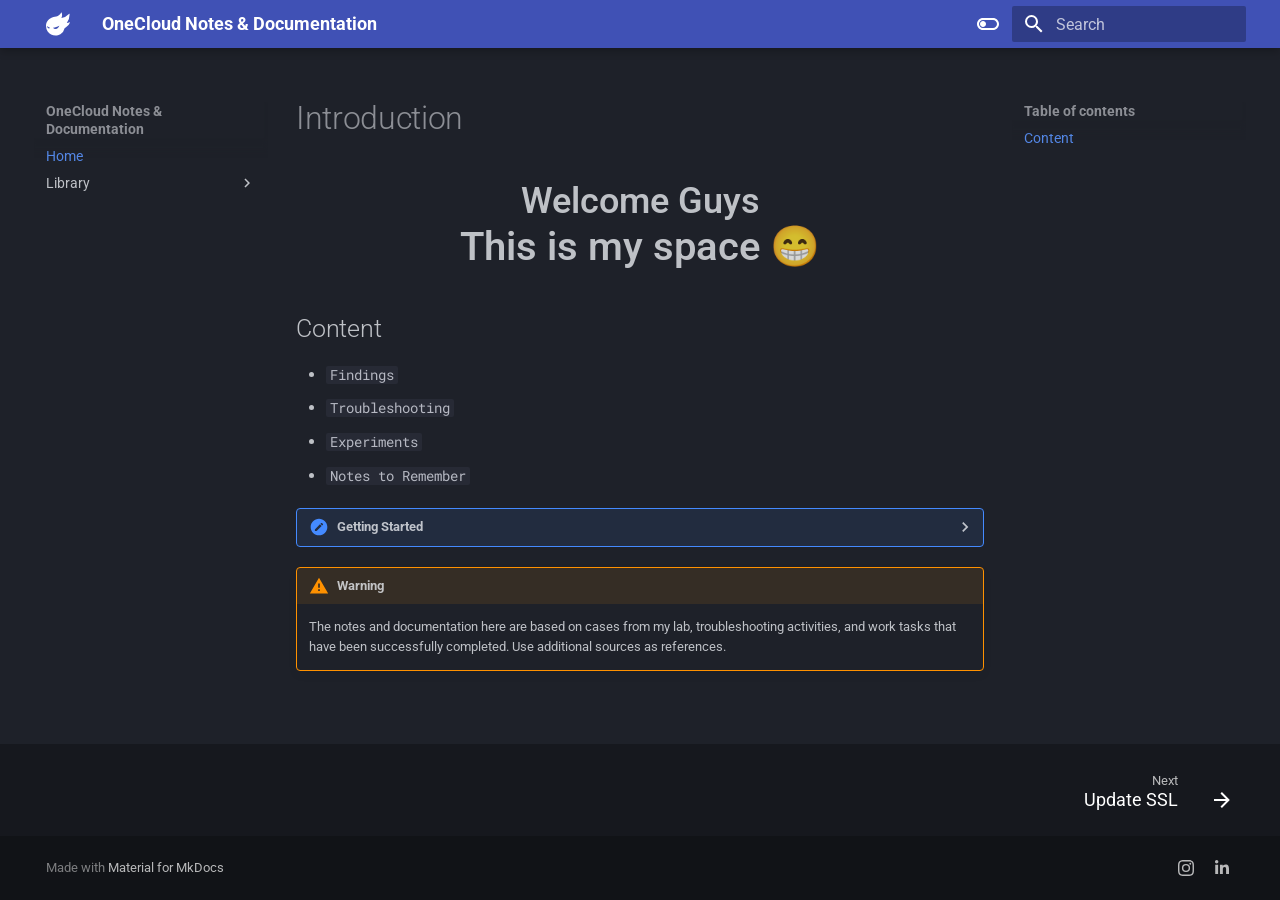
==== index.html @ f85ad083 "Deployed 3a60c97 with MkDocs version: 1.6.1" ====
<!doctype html>
<html lang="en" class="no-js">
  <head>
    
      <meta charset="utf-8">
      <meta name="viewport" content="width=device-width,initial-scale=1">
      
      
      
        <link rel="canonical" href="https://sitename.example/">
      
      
      
        <link rel="next" href="Update-SSL/">
      
      
        
      
      
      <link rel="icon" href="assets/zcool.svg">
      <meta name="generator" content="mkdocs-1.6.1, mkdocs-material-9.7.1">
    
    
      
        <title>OneCloud Notes & Documentation</title>
      
    
    
      <link rel="stylesheet" href="assets/stylesheets/main.484c7ddc.min.css">
      
        
        <link rel="stylesheet" href="assets/stylesheets/palette.ab4e12ef.min.css">
      
      


    
    
      
    
    
      
        
        
        <link rel="preconnect" href="https://fonts.gstatic.com" crossorigin>
        <link rel="stylesheet" href="https://fonts.googleapis.com/css?family=Roboto:300,300i,400,400i,700,700i%7CRoboto+Mono:400,400i,700,700i&display=fallback">
        <style>:root{--md-text-font:"Roboto";--md-code-font:"Roboto Mono"}</style>
      
    
    
      <link rel="stylesheet" href="stylesheets/extra.css">
    
    <script>__md_scope=new URL(".",location),__md_hash=e=>[...e].reduce(((e,_)=>(e<<5)-e+_.charCodeAt(0)),0),__md_get=(e,_=localStorage,t=__md_scope)=>JSON.parse(_.getItem(t.pathname+"."+e)),__md_set=(e,_,t=localStorage,a=__md_scope)=>{try{t.setItem(a.pathname+"."+e,JSON.stringify(_))}catch(e){}}</script>
    
      

    
    
  </head>
  
  
    
    
      
    
    
    
    
    <body dir="ltr" data-md-color-scheme="slate" data-md-color-primary="indigo" data-md-color-accent="grey">
  
    
    <input class="md-toggle" data-md-toggle="drawer" type="checkbox" id="__drawer" autocomplete="off">
    <input class="md-toggle" data-md-toggle="search" type="checkbox" id="__search" autocomplete="off">
    <label class="md-overlay" for="__drawer"></label>
    <div data-md-component="skip">
      
        
        <a href="#introduction" class="md-skip">
          Skip to content
        </a>
      
    </div>
    <div data-md-component="announce">
      
    </div>
    
    
      

  

<header class="md-header md-header--shadow" data-md-component="header">
  <nav class="md-header__inner md-grid" aria-label="Header">
    <a href="." title="OneCloud Notes &amp; Documentation" class="md-header__button md-logo" aria-label="OneCloud Notes & Documentation" data-md-component="logo">
      
  
  <svg xmlns="http://www.w3.org/2000/svg" viewBox="0 0 24 24"><path d="M15.467.438q-.144-.016-.2.12-.87 2.096-3.067 3.157-1.03.5-1.916.67-1.574.304-2.762.631C3.442 6.135.197 9.2.01 13.59q-.138 3.23 1.657 5.85c2.826 4.127 8.452 5.384 12.722 2.732q3.421-2.126 4.359-6.186a.146.148 84 0 1 .084-.103c.282-.128.582-.226.857-.368q3.122-1.608 4.301-4.96a.181.183 13.8 0 0-.144-.24.25.25 0 0 0-.127.011q-1.406.49-2.909.666a.03.03 0 0 1-.028-.047q2.968-4.024 2.799-9.112-.004-.15-.148-.188a.175.17 28.9 0 0-.174.048q-3.21 3.437-7.715 4.185-.116.018-.063-.086c.805-1.595.766-3.625.145-5.23a.2.2 0 0 0-.158-.123zm-2.151 13.195q.146-.02.053.209a6.6 6.6 0 0 1-1.258 2.003q-1.319 1.445-3.265 1.139a2.95 2.95 0 0 1-1.856-1.111.09.09 0 0 1 .001-.109.15.15 0 0 1 .109-.058c2.184-.205 4.073-1.122 6.092-2.033a.5.5 0 0 1 .124-.04m-12.231.618q.06.006.182.11c.739.624 1.679 1.212 2.644 1.296a.12.12 0 0 1 .095.171c-.556 1.113-1.661.87-2.283.025a4.2 4.2 0 0 1-.665-1.358q-.073-.255.027-.244"/></svg>

    </a>
    <label class="md-header__button md-icon" for="__drawer">
      
      <svg xmlns="http://www.w3.org/2000/svg" viewBox="0 0 24 24"><path d="M3 6h18v2H3zm0 5h18v2H3zm0 5h18v2H3z"/></svg>
    </label>
    <div class="md-header__title" data-md-component="header-title">
      <div class="md-header__ellipsis">
        <div class="md-header__topic">
          <span class="md-ellipsis">
            OneCloud Notes & Documentation
          </span>
        </div>
        <div class="md-header__topic" data-md-component="header-topic">
          <span class="md-ellipsis">
            
              Home
            
          </span>
        </div>
      </div>
    </div>
    
      
        <form class="md-header__option" data-md-component="palette">
  
    
    
    
    <input class="md-option" data-md-color-media="" data-md-color-scheme="slate" data-md-color-primary="indigo" data-md-color-accent="grey"  aria-label="Dark mode"  type="radio" name="__palette" id="__palette_0">
    
      <label class="md-header__button md-icon" title="Dark mode" for="__palette_1" hidden>
        <svg xmlns="http://www.w3.org/2000/svg" viewBox="0 0 24 24"><path d="M17 6H7c-3.31 0-6 2.69-6 6s2.69 6 6 6h10c3.31 0 6-2.69 6-6s-2.69-6-6-6m0 10H7c-2.21 0-4-1.79-4-4s1.79-4 4-4h10c2.21 0 4 1.79 4 4s-1.79 4-4 4M7 9c-1.66 0-3 1.34-3 3s1.34 3 3 3 3-1.34 3-3-1.34-3-3-3"/></svg>
      </label>
    
  
    
    
    
    <input class="md-option" data-md-color-media="" data-md-color-scheme="default" data-md-color-primary="indigo" data-md-color-accent="grey"  aria-label="Light mode"  type="radio" name="__palette" id="__palette_1">
    
      <label class="md-header__button md-icon" title="Light mode" for="__palette_0" hidden>
        <svg xmlns="http://www.w3.org/2000/svg" viewBox="0 0 24 24"><path d="M17 7H7a5 5 0 0 0-5 5 5 5 0 0 0 5 5h10a5 5 0 0 0 5-5 5 5 0 0 0-5-5m0 8a3 3 0 0 1-3-3 3 3 0 0 1 3-3 3 3 0 0 1 3 3 3 3 0 0 1-3 3"/></svg>
      </label>
    
  
</form>
      
    
    
      <script>var palette=__md_get("__palette");if(palette&&palette.color){if("(prefers-color-scheme)"===palette.color.media){var media=matchMedia("(prefers-color-scheme: light)"),input=document.querySelector(media.matches?"[data-md-color-media='(prefers-color-scheme: light)']":"[data-md-color-media='(prefers-color-scheme: dark)']");palette.color.media=input.getAttribute("data-md-color-media"),palette.color.scheme=input.getAttribute("data-md-color-scheme"),palette.color.primary=input.getAttribute("data-md-color-primary"),palette.color.accent=input.getAttribute("data-md-color-accent")}for(var[key,value]of Object.entries(palette.color))document.body.setAttribute("data-md-color-"+key,value)}</script>
    
    
    
      
      
        <label class="md-header__button md-icon" for="__search">
          
          <svg xmlns="http://www.w3.org/2000/svg" viewBox="0 0 24 24"><path d="M9.5 3A6.5 6.5 0 0 1 16 9.5c0 1.61-.59 3.09-1.56 4.23l.27.27h.79l5 5-1.5 1.5-5-5v-.79l-.27-.27A6.52 6.52 0 0 1 9.5 16 6.5 6.5 0 0 1 3 9.5 6.5 6.5 0 0 1 9.5 3m0 2C7 5 5 7 5 9.5S7 14 9.5 14 14 12 14 9.5 12 5 9.5 5"/></svg>
        </label>
        <div class="md-search" data-md-component="search" role="dialog">
  <label class="md-search__overlay" for="__search"></label>
  <div class="md-search__inner" role="search">
    <form class="md-search__form" name="search">
      <input type="text" class="md-search__input" name="query" aria-label="Search" placeholder="Search" autocapitalize="off" autocorrect="off" autocomplete="off" spellcheck="false" data-md-component="search-query" required>
      <label class="md-search__icon md-icon" for="__search">
        
        <svg xmlns="http://www.w3.org/2000/svg" viewBox="0 0 24 24"><path d="M9.5 3A6.5 6.5 0 0 1 16 9.5c0 1.61-.59 3.09-1.56 4.23l.27.27h.79l5 5-1.5 1.5-5-5v-.79l-.27-.27A6.52 6.52 0 0 1 9.5 16 6.5 6.5 0 0 1 3 9.5 6.5 6.5 0 0 1 9.5 3m0 2C7 5 5 7 5 9.5S7 14 9.5 14 14 12 14 9.5 12 5 9.5 5"/></svg>
        
        <svg xmlns="http://www.w3.org/2000/svg" viewBox="0 0 24 24"><path d="M20 11v2H8l5.5 5.5-1.42 1.42L4.16 12l7.92-7.92L13.5 5.5 8 11z"/></svg>
      </label>
      <nav class="md-search__options" aria-label="Search">
        
        <button type="reset" class="md-search__icon md-icon" title="Clear" aria-label="Clear" tabindex="-1">
          
          <svg xmlns="http://www.w3.org/2000/svg" viewBox="0 0 24 24"><path d="M19 6.41 17.59 5 12 10.59 6.41 5 5 6.41 10.59 12 5 17.59 6.41 19 12 13.41 17.59 19 19 17.59 13.41 12z"/></svg>
        </button>
      </nav>
      
    </form>
    <div class="md-search__output">
      <div class="md-search__scrollwrap" tabindex="0" data-md-scrollfix>
        <div class="md-search-result" data-md-component="search-result">
          <div class="md-search-result__meta">
            Initializing search
          </div>
          <ol class="md-search-result__list" role="presentation"></ol>
        </div>
      </div>
    </div>
  </div>
</div>
      
    
    
  </nav>
  
</header>
    
    <div class="md-container" data-md-component="container">
      
      
        
          
        
      
      <main class="md-main" data-md-component="main">
        <div class="md-main__inner md-grid">
          
            
              
              <div class="md-sidebar md-sidebar--primary" data-md-component="sidebar" data-md-type="navigation" >
                <div class="md-sidebar__scrollwrap">
                  <div class="md-sidebar__inner">
                    



<nav class="md-nav md-nav--primary" aria-label="Navigation" data-md-level="0">
  <label class="md-nav__title" for="__drawer">
    <a href="." title="OneCloud Notes &amp; Documentation" class="md-nav__button md-logo" aria-label="OneCloud Notes & Documentation" data-md-component="logo">
      
  
  <svg xmlns="http://www.w3.org/2000/svg" viewBox="0 0 24 24"><path d="M15.467.438q-.144-.016-.2.12-.87 2.096-3.067 3.157-1.03.5-1.916.67-1.574.304-2.762.631C3.442 6.135.197 9.2.01 13.59q-.138 3.23 1.657 5.85c2.826 4.127 8.452 5.384 12.722 2.732q3.421-2.126 4.359-6.186a.146.148 84 0 1 .084-.103c.282-.128.582-.226.857-.368q3.122-1.608 4.301-4.96a.181.183 13.8 0 0-.144-.24.25.25 0 0 0-.127.011q-1.406.49-2.909.666a.03.03 0 0 1-.028-.047q2.968-4.024 2.799-9.112-.004-.15-.148-.188a.175.17 28.9 0 0-.174.048q-3.21 3.437-7.715 4.185-.116.018-.063-.086c.805-1.595.766-3.625.145-5.23a.2.2 0 0 0-.158-.123zm-2.151 13.195q.146-.02.053.209a6.6 6.6 0 0 1-1.258 2.003q-1.319 1.445-3.265 1.139a2.95 2.95 0 0 1-1.856-1.111.09.09 0 0 1 .001-.109.15.15 0 0 1 .109-.058c2.184-.205 4.073-1.122 6.092-2.033a.5.5 0 0 1 .124-.04m-12.231.618q.06.006.182.11c.739.624 1.679 1.212 2.644 1.296a.12.12 0 0 1 .095.171c-.556 1.113-1.661.87-2.283.025a4.2 4.2 0 0 1-.665-1.358q-.073-.255.027-.244"/></svg>

    </a>
    OneCloud Notes & Documentation
  </label>
  
  <ul class="md-nav__list" data-md-scrollfix>
    
      
      
  
  
    
  
  
  
    <li class="md-nav__item md-nav__item--active">
      
      <input class="md-nav__toggle md-toggle" type="checkbox" id="__toc">
      
      
        
      
      
        <label class="md-nav__link md-nav__link--active" for="__toc">
          
  
  
  <span class="md-ellipsis">
    
  
    Home
  

    
  </span>
  
  

          <span class="md-nav__icon md-icon"></span>
        </label>
      
      <a href="." class="md-nav__link md-nav__link--active">
        
  
  
  <span class="md-ellipsis">
    
  
    Home
  

    
  </span>
  
  

      </a>
      
        

<nav class="md-nav md-nav--secondary" aria-label="Table of contents">
  
  
  
    
  
  
    <label class="md-nav__title" for="__toc">
      <span class="md-nav__icon md-icon"></span>
      Table of contents
    </label>
    <ul class="md-nav__list" data-md-component="toc" data-md-scrollfix>
      
        <li class="md-nav__item">
  <a href="#content" class="md-nav__link">
    <span class="md-ellipsis">
      
        Content
      
    </span>
  </a>
  
</li>
      
    </ul>
  
</nav>
      
    </li>
  

    
      
      
  
  
  
  
    
    
      
        
      
        
      
        
      
        
      
        
      
        
      
    
    
    
    
    <li class="md-nav__item md-nav__item--nested">
      
        
        
        <input class="md-nav__toggle md-toggle " type="checkbox" id="__nav_2" >
        
          
          <label class="md-nav__link" for="__nav_2" id="__nav_2_label" tabindex="0">
            
  
  
  <span class="md-ellipsis">
    
  
    Library
  

    
  </span>
  
  

            <span class="md-nav__icon md-icon"></span>
          </label>
        
        <nav class="md-nav" data-md-level="1" aria-labelledby="__nav_2_label" aria-expanded="false">
          <label class="md-nav__title" for="__nav_2">
            <span class="md-nav__icon md-icon"></span>
            
  
    Library
  

          </label>
          <ul class="md-nav__list" data-md-scrollfix>
            
              
                
  
  
  
  
    <li class="md-nav__item">
      <a href="Update-SSL/" class="md-nav__link">
        
  
  
  <span class="md-ellipsis">
    
  
    Update SSL
  

    
  </span>
  
  

      </a>
    </li>
  

              
            
              
                
  
  
  
  
    <li class="md-nav__item">
      <a href="reset-admin-AAP/" class="md-nav__link">
        
  
  
  <span class="md-ellipsis">
    
  
    Reset Admin user password for Ansible Automation Platform
  

    
  </span>
  
  

      </a>
    </li>
  

              
            
              
                
  
  
  
  
    <li class="md-nav__item">
      <a href="fsck-root/" class="md-nav__link">
        
  
  
  <span class="md-ellipsis">
    
  
    Corrupted inodes
  

    
  </span>
  
  
    
  
  
    <span class="md-status md-status--new" title="Recently added">
    </span>
  

  

      </a>
    </li>
  

              
            
              
                
  
  
  
  
    <li class="md-nav__item">
      <a href="pending-Ansible/" class="md-nav__link">
        
  
  
  <span class="md-ellipsis">
    
  
    Inventory Pending Deletion in Ansible Automation Platform
  

    
  </span>
  
  

      </a>
    </li>
  

              
            
              
                
  
  
  
  
    <li class="md-nav__item">
      <a href="extend-disk/" class="md-nav__link">
        
  
  
  <span class="md-ellipsis">
    
  
    RHEL OS cannot boot normally (/sysroot: can't read superblock)
  

    
  </span>
  
  

      </a>
    </li>
  

              
            
              
                
  
  
  
  
    <li class="md-nav__item">
      <a href="os-failed/" class="md-nav__link">
        
  
  
  <span class="md-ellipsis">
    
  
    RHEL OS failed to boot, got stuck (crowdstrike service) and the OS shut down immediately
  

    
  </span>
  
  

      </a>
    </li>
  

              
            
          </ul>
        </nav>
      
    </li>
  

    
  </ul>
</nav>
                  </div>
                </div>
              </div>
            
            
              
              <div class="md-sidebar md-sidebar--secondary" data-md-component="sidebar" data-md-type="toc" >
                <div class="md-sidebar__scrollwrap">
                  <div class="md-sidebar__inner">
                    

<nav class="md-nav md-nav--secondary" aria-label="Table of contents">
  
  
  
    
  
  
    <label class="md-nav__title" for="__toc">
      <span class="md-nav__icon md-icon"></span>
      Table of contents
    </label>
    <ul class="md-nav__list" data-md-component="toc" data-md-scrollfix>
      
        <li class="md-nav__item">
  <a href="#content" class="md-nav__link">
    <span class="md-ellipsis">
      
        Content
      
    </span>
  </a>
  
</li>
      
    </ul>
  
</nav>
                  </div>
                </div>
              </div>
            
          
          
            <div class="md-content" data-md-component="content">
              
              <article class="md-content__inner md-typeset">
                
                  



<h1 id="introduction">Introduction</h1>
<div style="text-align:center; line-height:1.2;">
  <div style="font-size:1.8rem; font-weight:550; margin-bottom:0;">
    Welcome Guys
  </div>
  <div style="font-size:2.0rem; font-weight:550; margin-top:0;">
    This is my space 😁
  </div>
</div>

<h2 id="content">Content</h2>
<ul>
<li><code>Findings</code> </li>
<li><code>Troubleshooting</code> </li>
<li><code>Experiments</code></li>
<li><code>Notes to Remember</code></li>
</ul>
<details>
<summary>Getting Started</summary>
<p><a href="Update-SSL/"><span class="twemoji"><svg xmlns="http://www.w3.org/2000/svg" viewBox="0 0 24 24"><path d="M13.22 19.03a.75.75 0 0 1 0-1.06L18.19 13H3.75a.75.75 0 0 1 0-1.5h14.44l-4.97-4.97a.749.749 0 0 1 .326-1.275.75.75 0 0 1 .734.215l6.25 6.25a.75.75 0 0 1 0 1.06l-6.25 6.25a.75.75 0 0 1-1.06 0"/></svg></span> Update SSL</a></p>
</details>
<div class="admonition warning">
<p class="admonition-title">Warning</p>
<p>The notes and documentation here are based on cases from my lab, troubleshooting activities, and work tasks that have been successfully completed. Use additional sources as references.</p>
</div>












                
              </article>
            </div>
          
          
  <script>var tabs=__md_get("__tabs");if(Array.isArray(tabs))e:for(var set of document.querySelectorAll(".tabbed-set")){var labels=set.querySelector(".tabbed-labels");for(var tab of tabs)for(var label of labels.getElementsByTagName("label"))if(label.innerText.trim()===tab){var input=document.getElementById(label.htmlFor);input.checked=!0;continue e}}</script>

<script>var target=document.getElementById(location.hash.slice(1));target&&target.name&&(target.checked=target.name.startsWith("__tabbed_"))</script>
        </div>
        
      </main>
      
        <footer class="md-footer">
  
    
      
      <nav class="md-footer__inner md-grid" aria-label="Footer" >
        
        
          
          <a href="Update-SSL/" class="md-footer__link md-footer__link--next" aria-label="Next: Update SSL">
            <div class="md-footer__title">
              <span class="md-footer__direction">
                Next
              </span>
              <div class="md-ellipsis">
                Update SSL
              </div>
            </div>
            <div class="md-footer__button md-icon">
              
              <svg xmlns="http://www.w3.org/2000/svg" viewBox="0 0 24 24"><path d="M4 11v2h12l-5.5 5.5 1.42 1.42L19.84 12l-7.92-7.92L10.5 5.5 16 11z"/></svg>
            </div>
          </a>
        
      </nav>
    
  
  <div class="md-footer-meta md-typeset">
    <div class="md-footer-meta__inner md-grid">
      <div class="md-copyright">
  
  
    Made with
    <a href="https://squidfunk.github.io/mkdocs-material/" target="_blank" rel="noopener">
      Material for MkDocs
    </a>
  
</div>
      
        
<div class="md-social">
  
    
    
    
    
      
      
    
    <a href="https://www.instagram.com/wnnn23_/" target="_blank" rel="noopener" title="www.instagram.com" class="md-social__link">
      <svg xmlns="http://www.w3.org/2000/svg" viewBox="0 0 24 24"><path d="M7.03.084c-1.277.06-2.149.264-2.91.563a5.9 5.9 0 0 0-2.124 1.388 5.9 5.9 0 0 0-1.38 2.127C.321 4.926.12 5.8.064 7.076s-.069 1.688-.063 4.947.021 3.667.083 4.947c.061 1.277.264 2.149.563 2.911.308.789.72 1.457 1.388 2.123a5.9 5.9 0 0 0 2.129 1.38c.763.295 1.636.496 2.913.552 1.278.056 1.689.069 4.947.063s3.668-.021 4.947-.082c1.28-.06 2.147-.265 2.91-.563a5.9 5.9 0 0 0 2.123-1.388 5.9 5.9 0 0 0 1.38-2.129c.295-.763.496-1.636.551-2.912.056-1.28.07-1.69.063-4.948-.006-3.258-.02-3.667-.081-4.947-.06-1.28-.264-2.148-.564-2.911a5.9 5.9 0 0 0-1.387-2.123 5.86 5.86 0 0 0-2.128-1.38C19.074.322 18.202.12 16.924.066 15.647.009 15.236-.006 11.977 0S8.31.021 7.03.084m.14 21.693c-1.17-.05-1.805-.245-2.228-.408a3.7 3.7 0 0 1-1.382-.895 3.7 3.7 0 0 1-.9-1.378c-.165-.423-.363-1.058-.417-2.228-.06-1.264-.072-1.644-.08-4.848-.006-3.204.006-3.583.061-4.848.05-1.169.246-1.805.408-2.228.216-.561.477-.96.895-1.382a3.7 3.7 0 0 1 1.379-.9c.423-.165 1.057-.361 2.227-.417 1.265-.06 1.644-.072 4.848-.08 3.203-.006 3.583.006 4.85.062 1.168.05 1.804.244 2.227.408.56.216.96.475 1.382.895s.681.817.9 1.378c.165.422.362 1.056.417 2.227.06 1.265.074 1.645.08 4.848.005 3.203-.006 3.583-.061 4.848-.051 1.17-.245 1.805-.408 2.23-.216.56-.477.96-.896 1.38a3.7 3.7 0 0 1-1.378.9c-.422.165-1.058.362-2.226.418-1.266.06-1.645.072-4.85.079s-3.582-.006-4.848-.06m9.783-16.192a1.44 1.44 0 1 0 1.437-1.442 1.44 1.44 0 0 0-1.437 1.442M5.839 12.012a6.161 6.161 0 1 0 12.323-.024 6.162 6.162 0 0 0-12.323.024M8 12.008A4 4 0 1 1 12.008 16 4 4 0 0 1 8 12.008"/></svg>
    </a>
  
    
    
    
    
      
      
    
    <a href="https://www.linkedin.com/in/mohammad-alwan-252454280/" target="_blank" rel="noopener" title="www.linkedin.com" class="md-social__link">
      <svg xmlns="http://www.w3.org/2000/svg" viewBox="0 0 448 512"><!--! Font Awesome Free 7.1.0 by @fontawesome - https://fontawesome.com License - https://fontawesome.com/license/free (Icons: CC BY 4.0, Fonts: SIL OFL 1.1, Code: MIT License) Copyright 2025 Fonticons, Inc.--><path d="M100.3 448H7.4V148.9h92.9zM53.8 108.1C24.1 108.1 0 83.5 0 53.8c0-14.3 5.7-27.9 15.8-38S39.6 0 53.8 0s27.9 5.7 38 15.8 15.8 23.8 15.8 38c0 29.7-24.1 54.3-53.8 54.3M447.9 448h-92.7V302.4c0-34.7-.7-79.2-48.3-79.2-48.3 0-55.7 37.7-55.7 76.7V448h-92.8V148.9h89.1v40.8h1.3c12.4-23.5 42.7-48.3 87.9-48.3 94 0 111.3 61.9 111.3 142.3V448z"/></svg>
    </a>
  
</div>
      
    </div>
  </div>
</footer>
      
    </div>
    <div class="md-dialog" data-md-component="dialog">
      <div class="md-dialog__inner md-typeset"></div>
    </div>
    
    
    
      
      
      <script id="__config" type="application/json">{"annotate": null, "base": ".", "features": ["navigation.indexes", "navigation.footer", "content.code.copy", "content.tabs.link"], "search": "assets/javascripts/workers/search.2c215733.min.js", "tags": null, "translations": {"clipboard.copied": "Copied to clipboard", "clipboard.copy": "Copy to clipboard", "search.result.more.one": "1 more on this page", "search.result.more.other": "# more on this page", "search.result.none": "No matching documents", "search.result.one": "1 matching document", "search.result.other": "# matching documents", "search.result.placeholder": "Type to start searching", "search.result.term.missing": "Missing", "select.version": "Select version"}, "version": null}</script>
    
    
      <script src="assets/javascripts/bundle.79ae519e.min.js"></script>
      
    
  </body>
</html>
---- assets/stylesheets/main.484c7ddc.min.css ----
@charset "UTF-8";html{-webkit-text-size-adjust:none;-moz-text-size-adjust:none;text-size-adjust:none;box-sizing:border-box}*,:after,:before{box-sizing:inherit}@media (prefers-reduced-motion){*,:after,:before{transition:none!important}}body{margin:0}a,button,input,label{-webkit-tap-highlight-color:transparent}a{color:inherit;text-decoration:none}hr{border:0;box-sizing:initial;display:block;height:.05rem;overflow:visible;padding:0}small{font-size:80%}sub,sup{line-height:1em}img{border-style:none}table{border-collapse:initial;border-spacing:0}td,th{font-weight:400;vertical-align:top}button{background:#0000;border:0;font-family:inherit;font-size:inherit;margin:0;padding:0}input{border:0;outline:none}:root{--md-primary-fg-color:#4051b5;--md-primary-fg-color--light:#5d6cc0;--md-primary-fg-color--dark:#303fa1;--md-primary-bg-color:#fff;--md-primary-bg-color--light:#ffffffb3;--md-accent-fg-color:#526cfe;--md-accent-fg-color--transparent:#526cfe1a;--md-accent-bg-color:#fff;--md-accent-bg-color--light:#ffffffb3}[data-md-color-scheme=default]{color-scheme:light}[data-md-color-scheme=default] img[src$="#gh-dark-mode-only"],[data-md-color-scheme=default] img[src$="#only-dark"]{display:none}:root,[data-md-color-scheme=default]{--md-hue:225deg;--md-default-fg-color:#000000de;--md-default-fg-color--light:#0000008a;--md-default-fg-color--lighter:#00000052;--md-default-fg-color--lightest:#00000012;--md-default-bg-color:#fff;--md-default-bg-color--light:#ffffffb3;--md-default-bg-color--lighter:#ffffff4d;--md-default-bg-color--lightest:#ffffff1f;--md-code-fg-color:#36464e;--md-code-bg-color:#f5f5f5;--md-code-bg-color--light:#f5f5f5b3;--md-code-bg-color--lighter:#f5f5f54d;--md-code-hl-color:#4287ff;--md-code-hl-color--light:#4287ff1a;--md-code-hl-number-color:#d52a2a;--md-code-hl-special-color:#db1457;--md-code-hl-function-color:#a846b9;--md-code-hl-constant-color:#6e59d9;--md-code-hl-keyword-color:#3f6ec6;--md-code-hl-string-color:#1c7d4d;--md-code-hl-name-color:var(--md-code-fg-color);--md-code-hl-operator-color:var(--md-default-fg-color--light);--md-code-hl-punctuation-color:var(--md-default-fg-color--light);--md-code-hl-comment-color:var(--md-default-fg-color--light);--md-code-hl-generic-color:var(--md-default-fg-color--light);--md-code-hl-variable-color:var(--md-default-fg-color--light);--md-typeset-color:var(--md-default-fg-color);--md-typeset-a-color:var(--md-primary-fg-color);--md-typeset-del-color:#f5503d26;--md-typeset-ins-color:#0bd57026;--md-typeset-kbd-color:#fafafa;--md-typeset-kbd-accent-color:#fff;--md-typeset-kbd-border-color:#b8b8b8;--md-typeset-mark-color:#ffff0080;--md-typeset-table-color:#0000001f;--md-typeset-table-color--light:rgba(0,0,0,.035);--md-admonition-fg-color:var(--md-default-fg-color);--md-admonition-bg-color:var(--md-default-bg-color);--md-warning-fg-color:#000000de;--md-warning-bg-color:#ff9;--md-footer-fg-color:#fff;--md-footer-fg-color--light:#ffffffb3;--md-footer-fg-color--lighter:#ffffff73;--md-footer-bg-color:#000000de;--md-footer-bg-color--dark:#00000052;--md-shadow-z1:0 0.2rem 0.5rem #0000000d,0 0 0.05rem #0000001a;--md-shadow-z2:0 0.2rem 0.5rem #0000001a,0 0 0.05rem #00000040;--md-shadow-z3:0 0.2rem 0.5rem #0003,0 0 0.05rem #00000059}.md-icon svg{fill:currentcolor;display:block;height:1.2rem;width:1.2rem}body{-webkit-font-smoothing:antialiased;-moz-osx-font-smoothing:grayscale;--md-text-font-family:var(--md-text-font,_),-apple-system,BlinkMacSystemFont,Helvetica,Arial,sans-serif;--md-code-font-family:var(--md-code-font,_),SFMono-Regular,Consolas,Menlo,monospace}aside,body,input{font-feature-settings:"kern","liga";color:var(--md-typeset-color);font-family:var(--md-text-font-family)}code,kbd,pre{font-feature-settings:"kern";font-family:var(--md-code-font-family)}:root{--md-typeset-table-sort-icon:url('data:image/svg+xml;charset=utf-8,<svg xmlns="http://www.w3.org/2000/svg" viewBox="0 0 24 24"><path d="m18 21-4-4h3V7h-3l4-4 4 4h-3v10h3M2 19v-2h10v2M2 13v-2h7v2M2 7V5h4v2z"/></svg>');--md-typeset-table-sort-icon--asc:url('data:image/svg+xml;charset=utf-8,<svg xmlns="http://www.w3.org/2000/svg" viewBox="0 0 24 24"><path d="M19 17h3l-4 4-4-4h3V3h2M2 17h10v2H2M6 5v2H2V5m0 6h7v2H2z"/></svg>');--md-typeset-table-sort-icon--desc:url('data:image/svg+xml;charset=utf-8,<svg xmlns="http://www.w3.org/2000/svg" viewBox="0 0 24 24"><path d="M19 7h3l-4-4-4 4h3v14h2M2 17h10v2H2M6 5v2H2V5m0 6h7v2H2z"/></svg>')}.md-typeset{-webkit-print-color-adjust:exact;color-adjust:exact;font-size:.8rem;line-height:1.6;overflow-wrap:break-word}@media print{.md-typeset{font-size:.68rem}}.md-typeset blockquote,.md-typeset dl,.md-typeset figure,.md-typeset ol,.md-typeset pre,.md-typeset ul{margin-bottom:1em;margin-top:1em}.md-typeset h1{color:var(--md-default-fg-color--light);font-size:2em;line-height:1.3;margin:0 0 1.25em}.md-typeset h1,.md-typeset h2{font-weight:300;letter-spacing:-.01em}.md-typeset h2{font-size:1.5625em;line-height:1.4;margin:1.6em 0 .64em}.md-typeset h3{font-size:1.25em;font-weight:400;letter-spacing:-.01em;line-height:1.5;margin:1.6em 0 .8em}.md-typeset h2+h3{margin-top:.8em}.md-typeset h4{font-weight:700;letter-spacing:-.01em;margin:1em 0}.md-typeset h5,.md-typeset h6{color:var(--md-default-fg-color--light);font-size:.8em;font-weight:700;letter-spacing:-.01em;margin:1.25em 0}.md-typeset h5{text-transform:uppercase}.md-typeset h5 code{text-transform:none}.md-typeset hr{border-bottom:.05rem solid var(--md-default-fg-color--lightest);display:flow-root;margin:1.5em 0}.md-typeset a{color:var(--md-typeset-a-color);word-break:break-word}.md-typeset a,.md-typeset a:before{transition:color 125ms}.md-typeset a:focus,.md-typeset a:hover{color:var(--md-accent-fg-color)}.md-typeset a:focus code,.md-typeset a:hover code{background-color:var(--md-accent-fg-color--transparent);color:var(--md-accent-fg-color)}.md-typeset a code{color:var(--md-typeset-a-color)}.md-typeset a.focus-visible{outline-color:var(--md-accent-fg-color);outline-offset:.2rem}.md-typeset code,.md-typeset kbd,.md-typeset pre{color:var(--md-code-fg-color);direction:ltr;font-variant-ligatures:none;transition:background-color 125ms}@media print{.md-typeset code,.md-typeset kbd,.md-typeset pre{white-space:pre-wrap}}.md-typeset code{background-color:var(--md-code-bg-color);border-radius:.1rem;-webkit-box-decoration-break:clone;box-decoration-break:clone;font-size:.85em;padding:0 .2941176471em;transition:color 125ms,background-color 125ms;word-break:break-word}.md-typeset code:not(.focus-visible){-webkit-tap-highlight-color:transparent;outline:none}.md-typeset pre{display:flow-root;line-height:1.4;position:relative}.md-typeset pre>code{-webkit-box-decoration-break:slice;box-decoration-break:slice;box-shadow:none;display:block;margin:0;outline-color:var(--md-accent-fg-color);overflow:auto;padding:.7720588235em 1.1764705882em;scrollbar-color:var(--md-default-fg-color--lighter) #0000;scrollbar-width:thin;touch-action:auto;word-break:normal}.md-typeset pre>code:hover{scrollbar-color:var(--md-accent-fg-color) #0000}.md-typeset pre>code::-webkit-scrollbar{height:.2rem;width:.2rem}.md-typeset pre>code::-webkit-scrollbar-thumb{background-color:var(--md-default-fg-color--lighter)}.md-typeset pre>code::-webkit-scrollbar-thumb:hover{background-color:var(--md-accent-fg-color)}.md-typeset kbd{background-color:var(--md-typeset-kbd-color);border-radius:.1rem;box-shadow:0 .1rem 0 .05rem var(--md-typeset-kbd-border-color),0 .1rem 0 var(--md-typeset-kbd-border-color),0 -.1rem .2rem var(--md-typeset-kbd-accent-color) inset;color:var(--md-default-fg-color);display:inline-block;font-size:.75em;padding:0 .6666666667em;vertical-align:text-top;word-break:break-word}.md-typeset mark{background-color:var(--md-typeset-mark-color);-webkit-box-decoration-break:clone;box-decoration-break:clone;color:inherit;word-break:break-word}.md-typeset abbr{cursor:help;text-decoration:none}.md-typeset [data-preview],.md-typeset abbr{border-bottom:.05rem dotted var(--md-default-fg-color--light)}.md-typeset small{opacity:.75}[dir=ltr] .md-typeset sub,[dir=ltr] .md-typeset sup{margin-left:.078125em}[dir=rtl] .md-typeset sub,[dir=rtl] .md-typeset sup{margin-right:.078125em}[dir=ltr] .md-typeset blockquote{padding-left:.6rem}[dir=rtl] .md-typeset blockquote{padding-right:.6rem}[dir=ltr] .md-typeset blockquote{border-left:.2rem solid var(--md-default-fg-color--lighter)}[dir=rtl] .md-typeset blockquote{border-right:.2rem solid var(--md-default-fg-color--lighter)}.md-typeset blockquote{color:var(--md-default-fg-color--light);margin-left:0;margin-right:0}.md-typeset ul{list-style-type:disc}.md-typeset ul[type]{list-style-type:revert-layer}[dir=ltr] .md-typeset ol,[dir=ltr] .md-typeset ul{margin-left:.625em}[dir=rtl] .md-typeset ol,[dir=rtl] .md-typeset ul{margin-right:.625em}.md-typeset ol,.md-typeset ul{padding:0}.md-typeset ol:not([hidden]),.md-typeset ul:not([hidden]){display:flow-root}.md-typeset ol ol,.md-typeset ul ol{list-style-type:lower-alpha}.md-typeset ol ol ol,.md-typeset ul ol ol{list-style-type:lower-roman}.md-typeset ol ol ol ol,.md-typeset ul ol ol ol{list-style-type:upper-alpha}.md-typeset ol ol ol ol ol,.md-typeset ul ol ol ol ol{list-style-type:upper-roman}.md-typeset ol[type],.md-typeset ul[type]{list-style-type:revert-layer}[dir=ltr] .md-typeset ol li,[dir=ltr] .md-typeset ul li{margin-left:1.25em}[dir=rtl] .md-typeset ol li,[dir=rtl] .md-typeset ul li{margin-right:1.25em}.md-typeset ol li,.md-typeset ul li{margin-bottom:.5em}.md-typeset ol li blockquote,.md-typeset ol li p,.md-typeset ul li blockquote,.md-typeset ul li p{margin:.5em 0}.md-typeset ol li:last-child,.md-typeset ul li:last-child{margin-bottom:0}[dir=ltr] .md-typeset ol li ol,[dir=ltr] .md-typeset ol li ul,[dir=ltr] .md-typeset ul li ol,[dir=ltr] .md-typeset ul li ul{margin-left:.625em}[dir=rtl] .md-typeset ol li ol,[dir=rtl] .md-typeset ol li ul,[dir=rtl] .md-typeset ul li ol,[dir=rtl] .md-typeset ul li ul{margin-right:.625em}.md-typeset ol li ol,.md-typeset ol li ul,.md-typeset ul li ol,.md-typeset ul li ul{margin-bottom:.5em;margin-top:.5em}[dir=ltr] .md-typeset dd{margin-left:1.875em}[dir=rtl] .md-typeset dd{margin-right:1.875em}.md-typeset dd{margin-bottom:1.5em;margin-top:1em}.md-typeset img,.md-typeset svg,.md-typeset video{height:auto;max-width:100%}.md-typeset img[align=left]{margin:1em 1em 1em 0}.md-typeset img[align=right]{margin:1em 0 1em 1em}.md-typeset img[align]:only-child{margin-top:0}.md-typeset figure{display:flow-root;margin:1em auto;max-width:100%;text-align:center;width:fit-content}.md-typeset figure img{display:block;margin:0 auto}.md-typeset figcaption{font-style:italic;margin:1em auto;max-width:24rem}.md-typeset iframe{max-width:100%}.md-typeset table:not([class]){background-color:var(--md-default-bg-color);border:.05rem solid var(--md-typeset-table-color);border-radius:.1rem;display:inline-block;font-size:.64rem;max-width:100%;overflow:auto;touch-action:auto}@media print{.md-typeset table:not([class]){display:table}}.md-typeset table:not([class])+*{margin-top:1.5em}.md-typeset table:not([class]) td>:first-child,.md-typeset table:not([class]) th>:first-child{margin-top:0}.md-typeset table:not([class]) td>:last-child,.md-typeset table:not([class]) th>:last-child{margin-bottom:0}.md-typeset table:not([class]) td:not([align]),.md-typeset table:not([class]) th:not([align]){text-align:left}[dir=rtl] .md-typeset table:not([class]) td:not([align]),[dir=rtl] .md-typeset table:not([class]) th:not([align]){text-align:right}.md-typeset table:not([class]) th{font-weight:700;min-width:5rem;padding:.9375em 1.25em;vertical-align:top}.md-typeset table:not([class]) td{border-top:.05rem solid var(--md-typeset-table-color);padding:.9375em 1.25em;vertical-align:top}.md-typeset table:not([class]) tbody tr{transition:background-color 125ms}.md-typeset table:not([class]) tbody tr:hover{background-color:var(--md-typeset-table-color--light);box-shadow:0 .05rem 0 var(--md-default-bg-color) inset}.md-typeset table:not([class]) a{word-break:normal}.md-typeset table th[role=columnheader]{cursor:pointer}[dir=ltr] .md-typeset table th[role=columnheader]:after{margin-left:.5em}[dir=rtl] .md-typeset table th[role=columnheader]:after{margin-right:.5em}.md-typeset table th[role=columnheader]:after{content:"";display:inline-block;height:1.2em;-webkit-mask-image:var(--md-typeset-table-sort-icon);mask-image:var(--md-typeset-table-sort-icon);-webkit-mask-repeat:no-repeat;mask-repeat:no-repeat;-webkit-mask-size:contain;mask-size:contain;transition:background-color 125ms;vertical-align:text-bottom;width:1.2em}.md-typeset table th[role=columnheader]:hover:after{background-color:var(--md-default-fg-color--lighter)}.md-typeset table th[role=columnheader][aria-sort=ascending]:after{background-color:var(--md-default-fg-color--light);-webkit-mask-image:var(--md-typeset-table-sort-icon--asc);mask-image:var(--md-typeset-table-sort-icon--asc)}.md-typeset table th[role=columnheader][aria-sort=descending]:after{background-color:var(--md-default-fg-color--light);-webkit-mask-image:var(--md-typeset-table-sort-icon--desc);mask-image:var(--md-typeset-table-sort-icon--desc)}.md-typeset__scrollwrap{margin:1em -.8rem;overflow-x:auto;touch-action:auto}.md-typeset__table{display:inline-block;margin-bottom:.5em;padding:0 .8rem}@media print{.md-typeset__table{display:block}}html .md-typeset__table table{display:table;margin:0;overflow:hidden;width:100%}@media screen and (max-width:44.984375em){.md-content__inner>pre{margin:1em -.8rem}.md-content__inner>pre code{border-radius:0}}.md-typeset .md-author{border-radius:100%;display:block;flex-shrink:0;height:1.6rem;overflow:hidden;position:relative;transition:color 125ms,transform 125ms;width:1.6rem}.md-typeset .md-author img{display:block}.md-typeset .md-author--more{background:var(--md-default-fg-color--lightest);color:var(--md-default-fg-color--lighter);font-size:.6rem;font-weight:700;line-height:1.6rem;text-align:center}.md-typeset .md-author--long{height:2.4rem;width:2.4rem}.md-typeset a.md-author{transform:scale(1)}.md-typeset a.md-author img{border-radius:100%;filter:grayscale(100%) opacity(75%);transition:filter 125ms}.md-typeset a.md-author:focus,.md-typeset a.md-author:hover{transform:scale(1.1);z-index:1}.md-typeset a.md-author:focus img,.md-typeset a.md-author:hover img{filter:grayscale(0)}.md-banner{background-color:var(--md-footer-bg-color);color:var(--md-footer-fg-color);overflow:auto}@media print{.md-banner{display:none}}.md-banner--warning{background-color:var(--md-warning-bg-color);color:var(--md-warning-fg-color)}.md-banner__inner{font-size:.7rem;margin:.6rem auto;padding:0 .8rem}[dir=ltr] .md-banner__button{float:right}[dir=rtl] .md-banner__button{float:left}.md-banner__button{color:inherit;cursor:pointer;transition:opacity .25s}.no-js .md-banner__button{display:none}.md-banner__button:hover{opacity:.7}html{font-size:125%;height:100%;overflow-x:hidden}@media screen and (min-width:100em){html{font-size:137.5%}}@media screen and (min-width:125em){html{font-size:150%}}body{background-color:var(--md-default-bg-color);display:flex;flex-direction:column;font-size:.5rem;min-height:100%;position:relative;width:100%}@media print{body{display:block}}@media screen and (max-width:59.984375em){body[data-md-scrolllock]{position:fixed}}.md-grid{margin-left:auto;margin-right:auto;max-width:61rem}.md-container{display:flex;flex-direction:column;flex-grow:1}@media print{.md-container{display:block}}.md-main{flex-grow:1}.md-main__inner{display:flex;height:100%;margin-top:1.5rem}.md-ellipsis{overflow:hidden;text-overflow:ellipsis}.md-toggle{display:none}.md-option{height:0;opacity:0;position:absolute;width:0}.md-option:checked+label:not([hidden]){display:block}.md-option.focus-visible+label{outline-color:var(--md-accent-fg-color);outline-style:auto}.md-skip{background-color:var(--md-default-fg-color);border-radius:.1rem;color:var(--md-default-bg-color);font-size:.64rem;margin:.5rem;opacity:0;outline-color:var(--md-accent-fg-color);padding:.3rem .5rem;position:fixed;transform:translateY(.4rem);z-index:-1}.md-skip:focus{opacity:1;transform:translateY(0);transition:transform .25s cubic-bezier(.4,0,.2,1),opacity 175ms 75ms;z-index:10}@page{margin:25mm}:root{--md-clipboard-icon:url('data:image/svg+xml;charset=utf-8,<svg xmlns="http://www.w3.org/2000/svg" viewBox="0 0 24 24"><path d="M19 21H8V7h11m0-2H8a2 2 0 0 0-2 2v14a2 2 0 0 0 2 2h11a2 2 0 0 0 2-2V7a2 2 0 0 0-2-2m-3-4H4a2 2 0 0 0-2 2v14h2V3h12z"/></svg>')}.md-clipboard{border-radius:.1rem;color:var(--md-default-fg-color--lightest);cursor:pointer;height:1.5em;outline-color:var(--md-accent-fg-color);outline-offset:.1rem;transition:color .25s;width:1.5em;z-index:1}@media print{.md-clipboard{display:none}}.md-clipboard:not(.focus-visible){-webkit-tap-highlight-color:transparent;outline:none}:hover>.md-clipboard{color:var(--md-default-fg-color--light)}.md-clipboard:focus,.md-clipboard:hover{color:var(--md-accent-fg-color)}.md-clipboard:after{background-color:currentcolor;content:"";display:block;height:1.125em;margin:0 auto;-webkit-mask-image:var(--md-clipboard-icon);mask-image:var(--md-clipboard-icon);-webkit-mask-position:center;mask-position:center;-webkit-mask-repeat:no-repeat;mask-repeat:no-repeat;-webkit-mask-size:contain;mask-size:contain;width:1.125em}.md-clipboard--inline{cursor:pointer}.md-clipboard--inline code{transition:color .25s,background-color .25s}.md-clipboard--inline:focus code,.md-clipboard--inline:hover code{background-color:var(--md-accent-fg-color--transparent);color:var(--md-accent-fg-color)}:root{--md-code-select-icon:url('data:image/svg+xml;charset=utf-8,<svg xmlns="http://www.w3.org/2000/svg" viewBox="0 0 24 24"><path d="M19 19h-4v2h4c1.1 0 2-.9 2-2v-4h-2m0-12h-4v2h4v4h2V5c0-1.1-.9-2-2-2M5 5h4V3H5c-1.1 0-2 .9-2 2v4h2m0 6H3v4c0 1.1.9 2 2 2h4v-2H5zm2-4h2v2H7zm4 0h2v2h-2zm4 0h2v2h-2zM7 7h2v2H7zm4 0h2v2h-2zm4 0h2v2h-2zm-8 8h2v2H7zm4 0h2v2h-2zm4 0h2v2h-2z"/></svg>');--md-code-copy-icon:url('data:image/svg+xml;charset=utf-8,<svg xmlns="http://www.w3.org/2000/svg" viewBox="0 0 24 24"><path d="M19 21H8V7h11m0-2H8a2 2 0 0 0-2 2v14a2 2 0 0 0 2 2h11a2 2 0 0 0 2-2V7a2 2 0 0 0-2-2m-3-4H4a2 2 0 0 0-2 2v14h2V3h12z"/></svg>')}.md-typeset .md-code__content{display:grid}.md-code__nav{background-color:var(--md-code-bg-color--lighter);border-radius:.1rem;display:flex;gap:.2rem;padding:.2rem;position:absolute;right:.25em;top:.25em;transition:background-color .25s;z-index:1}:hover>.md-code__nav{background-color:var(--md-code-bg-color--light)}.md-code__button{color:var(--md-default-fg-color--lightest);cursor:pointer;display:block;height:1.5em;outline-color:var(--md-accent-fg-color);outline-offset:.1rem;transition:color .25s;width:1.5em}:hover>*>.md-code__button{color:var(--md-default-fg-color--light)}.md-code__button.focus-visible,.md-code__button:hover{color:var(--md-accent-fg-color)}.md-code__button--active{color:var(--md-default-fg-color)!important}.md-code__button:after{background-color:currentcolor;content:"";display:block;height:1.125em;margin:0 auto;-webkit-mask-position:center;mask-position:center;-webkit-mask-repeat:no-repeat;mask-repeat:no-repeat;-webkit-mask-size:contain;mask-size:contain;width:1.125em}.md-code__button[data-md-type=select]:after{-webkit-mask-image:var(--md-code-select-icon);mask-image:var(--md-code-select-icon)}.md-code__button[data-md-type=copy]:after{-webkit-mask-image:var(--md-code-copy-icon);mask-image:var(--md-code-copy-icon)}@keyframes consent{0%{opacity:0;transform:translateY(100%)}to{opacity:1;transform:translateY(0)}}@keyframes overlay{0%{opacity:0}to{opacity:1}}.md-consent__overlay{animation:overlay .25s both;-webkit-backdrop-filter:blur(.1rem);backdrop-filter:blur(.1rem);background-color:#0000008a;height:100%;opacity:1;position:fixed;top:0;width:100%;z-index:5}.md-consent__inner{animation:consent .5s cubic-bezier(.1,.7,.1,1) both;background-color:var(--md-default-bg-color);border:0;border-radius:.1rem;bottom:0;box-shadow:0 0 .2rem #0000001a,0 .2rem .4rem #0003;max-height:100%;overflow:auto;padding:0;position:fixed;width:100%;z-index:5}.md-consent__form{padding:.8rem}.md-consent__settings{display:none;margin:1em 0}input:checked+.md-consent__settings{display:block}.md-consent__controls{margin-bottom:.8rem}.md-typeset .md-consent__controls .md-button{display:inline}@media screen and (max-width:44.984375em){.md-typeset .md-consent__controls .md-button{display:block;margin-top:.4rem;text-align:center;width:100%}}.md-consent label{cursor:pointer}.md-content{flex-grow:1;min-width:0}.md-content__inner{margin:0 .8rem 1.2rem;padding-top:.6rem}@media screen and (min-width:76.25em){[dir=ltr] .md-sidebar--primary:not([hidden])~.md-content>.md-content__inner{margin-left:1.2rem}[dir=ltr] .md-sidebar--secondary:not([hidden])~.md-content>.md-content__inner,[dir=rtl] .md-sidebar--primary:not([hidden])~.md-content>.md-content__inner{margin-right:1.2rem}[dir=rtl] .md-sidebar--secondary:not([hidden])~.md-content>.md-content__inner{margin-left:1.2rem}}.md-content__inner:before{content:"";display:block;height:.4rem}.md-content__inner>:last-child{margin-bottom:0}[dir=ltr] .md-content__button{float:right}[dir=rtl] .md-content__button{float:left}[dir=ltr] .md-content__button{margin-left:.4rem}[dir=rtl] .md-content__button{margin-right:.4rem}.md-content__button{margin:.4rem 0;padding:0}@media print{.md-content__button{display:none}}.md-typeset .md-content__button{color:var(--md-default-fg-color--lighter)}.md-content__button svg{display:inline;vertical-align:top}[dir=rtl] .md-content__button svg{transform:scaleX(-1)}[dir=ltr] .md-dialog{right:.8rem}[dir=rtl] .md-dialog{left:.8rem}.md-dialog{background-color:var(--md-default-fg-color);border-radius:.1rem;bottom:.8rem;box-shadow:var(--md-shadow-z3);min-width:11.1rem;opacity:0;padding:.4rem .6rem;pointer-events:none;position:fixed;transform:translateY(100%);transition:transform 0ms .4s,opacity .4s;z-index:4}@media print{.md-dialog{display:none}}.md-dialog--active{opacity:1;pointer-events:auto;transform:translateY(0);transition:transform .4s cubic-bezier(.075,.85,.175,1),opacity .4s}.md-dialog__inner{color:var(--md-default-bg-color);font-size:.7rem}.md-feedback{margin:2em 0 1em;text-align:center}.md-feedback fieldset{border:none;margin:0;padding:0}.md-feedback__title{font-weight:700;margin:1em auto}.md-feedback__inner{position:relative}.md-feedback__list{display:flex;flex-wrap:wrap;place-content:baseline center;position:relative}.md-feedback__list:hover .md-icon:not(:disabled){color:var(--md-default-fg-color--lighter)}:disabled .md-feedback__list{min-height:1.8rem}.md-feedback__icon{color:var(--md-default-fg-color--light);cursor:pointer;flex-shrink:0;margin:0 .1rem;transition:color 125ms}.md-feedback__icon:not(:disabled).md-icon:hover{color:var(--md-accent-fg-color)}.md-feedback__icon:disabled{color:var(--md-default-fg-color--lightest);pointer-events:none}.md-feedback__note{opacity:0;position:relative;transform:translateY(.4rem);transition:transform .4s cubic-bezier(.1,.7,.1,1),opacity .15s}.md-feedback__note>*{margin:0 auto;max-width:16rem}:disabled .md-feedback__note{opacity:1;transform:translateY(0)}@media print{.md-feedback{display:none}}.md-footer{background-color:var(--md-footer-bg-color);color:var(--md-footer-fg-color)}@media print{.md-footer{display:none}}.md-footer__inner{justify-content:space-between;overflow:auto;padding:.2rem}.md-footer__inner:not([hidden]){display:flex}.md-footer__link{align-items:end;display:flex;flex-grow:0.01;margin-bottom:.4rem;margin-top:1rem;max-width:100%;outline-color:var(--md-accent-fg-color);overflow:hidden;transition:opacity .25s}.md-footer__link:focus,.md-footer__link:hover{opacity:.7}[dir=rtl] .md-footer__link svg{transform:scaleX(-1)}@media screen and (max-width:44.984375em){.md-footer__link--prev{flex-shrink:0}.md-footer__link--prev .md-footer__title{display:none}}[dir=ltr] .md-footer__link--next{margin-left:auto}[dir=rtl] .md-footer__link--next{margin-right:auto}.md-footer__link--next{text-align:right}[dir=rtl] .md-footer__link--next{text-align:left}.md-footer__title{flex-grow:1;font-size:.9rem;margin-bottom:.7rem;max-width:calc(100% - 2.4rem);padding:0 1rem;white-space:nowrap}.md-footer__button{margin:.2rem;padding:.4rem}.md-footer__direction{font-size:.64rem;opacity:.7}.md-footer-meta{background-color:var(--md-footer-bg-color--dark)}.md-footer-meta__inner{display:flex;flex-wrap:wrap;justify-content:space-between;padding:.2rem}html .md-footer-meta.md-typeset a{color:var(--md-footer-fg-color--light)}html .md-footer-meta.md-typeset a:focus,html .md-footer-meta.md-typeset a:hover{color:var(--md-footer-fg-color)}.md-copyright{color:var(--md-footer-fg-color--lighter);font-size:.64rem;margin:auto .6rem;padding:.4rem 0;width:100%}@media screen and (min-width:45em){.md-copyright{width:auto}}.md-copyright__highlight{color:var(--md-footer-fg-color--light)}.md-social{display:inline-flex;gap:.2rem;margin:0 .4rem;padding:.2rem 0 .6rem}@media screen and (min-width:45em){.md-social{padding:.6rem 0}}.md-social__link{display:inline-block;height:1.6rem;text-align:center;width:1.6rem}.md-social__link:before{line-height:1.9}.md-social__link svg{fill:currentcolor;max-height:.8rem;vertical-align:-25%}.md-typeset .md-button{border:.1rem solid;border-radius:.1rem;color:var(--md-primary-fg-color);cursor:pointer;display:inline-block;font-weight:700;padding:.625em 2em;transition:color 125ms,background-color 125ms,border-color 125ms}.md-typeset .md-button--primary{background-color:var(--md-primary-fg-color);border-color:var(--md-primary-fg-color);color:var(--md-primary-bg-color)}.md-typeset .md-button:focus,.md-typeset .md-button:hover{background-color:var(--md-accent-fg-color);border-color:var(--md-accent-fg-color);color:var(--md-accent-bg-color)}[dir=ltr] .md-typeset .md-input{border-top-left-radius:.1rem}[dir=ltr] .md-typeset .md-input,[dir=rtl] .md-typeset .md-input{border-top-right-radius:.1rem}[dir=rtl] .md-typeset .md-input{border-top-left-radius:.1rem}.md-typeset .md-input{border-bottom:.1rem solid var(--md-default-fg-color--lighter);box-shadow:var(--md-shadow-z1);font-size:.8rem;height:1.8rem;padding:0 .6rem;transition:border .25s,box-shadow .25s}.md-typeset .md-input:focus,.md-typeset .md-input:hover{border-bottom-color:var(--md-accent-fg-color);box-shadow:var(--md-shadow-z2)}.md-typeset .md-input--stretch{width:100%}.md-header{background-color:var(--md-primary-fg-color);box-shadow:0 0 .2rem #0000,0 .2rem .4rem #0000;color:var(--md-primary-bg-color);display:block;left:0;position:sticky;right:0;top:0;z-index:4}@media print{.md-header{display:none}}.md-header[hidden]{transform:translateY(-100%);transition:transform .25s cubic-bezier(.8,0,.6,1),box-shadow .25s}.md-header--shadow{box-shadow:0 0 .2rem #0000001a,0 .2rem .4rem #0003;transition:transform .25s cubic-bezier(.1,.7,.1,1),box-shadow .25s}.md-header__inner{align-items:center;display:flex;padding:0 .2rem}.md-header__button{color:currentcolor;cursor:pointer;margin:.2rem;outline-color:var(--md-accent-fg-color);padding:.4rem;position:relative;transition:opacity .25s;vertical-align:middle;z-index:1}.md-header__button:hover{opacity:.7}.md-header__button:not([hidden]){display:inline-block}.md-header__button:not(.focus-visible){-webkit-tap-highlight-color:transparent;outline:none}.md-header__button.md-logo{margin:.2rem;padding:.4rem}@media screen and (max-width:76.234375em){.md-header__button.md-logo{display:none}}.md-header__button.md-logo img,.md-header__button.md-logo svg{fill:currentcolor;display:block;height:1.2rem;width:auto}@media screen and (min-width:60em){.md-header__button[for=__search]{display:none}}.no-js .md-header__button[for=__search]{display:none}[dir=rtl] .md-header__button[for=__search] svg{transform:scaleX(-1)}@media screen and (min-width:76.25em){.md-header__button[for=__drawer]{display:none}}.md-header__topic{display:flex;max-width:100%;position:absolute;transition:transform .4s cubic-bezier(.1,.7,.1,1),opacity .15s;white-space:nowrap}.md-header__topic+.md-header__topic{opacity:0;pointer-events:none;transform:translateX(1.25rem);transition:transform .4s cubic-bezier(1,.7,.1,.1),opacity .15s;z-index:-1}[dir=rtl] .md-header__topic+.md-header__topic{transform:translateX(-1.25rem)}.md-header__topic:first-child{font-weight:700}[dir=ltr] .md-header__title{margin-left:1rem;margin-right:.4rem}[dir=rtl] .md-header__title{margin-left:.4rem;margin-right:1rem}.md-header__title{flex-grow:1;font-size:.9rem;height:2.4rem;line-height:2.4rem}.md-header__title--active .md-header__topic{opacity:0;pointer-events:none;transform:translateX(-1.25rem);transition:transform .4s cubic-bezier(1,.7,.1,.1),opacity .15s;z-index:-1}[dir=rtl] .md-header__title--active .md-header__topic{transform:translateX(1.25rem)}.md-header__title--active .md-header__topic+.md-header__topic{opacity:1;pointer-events:auto;transform:translateX(0);transition:transform .4s cubic-bezier(.1,.7,.1,1),opacity .15s;z-index:0}.md-header__title>.md-header__ellipsis{height:100%;position:relative;width:100%}.md-header__option{display:flex;flex-shrink:0;max-width:100%;transition:max-width 0ms .25s,opacity .25s .25s;white-space:nowrap}[data-md-toggle=search]:checked~.md-header .md-header__option{max-width:0;opacity:0;transition:max-width 0ms,opacity 0ms}.md-header__option>input{bottom:0}.md-header__source{display:none}@media screen and (min-width:60em){[dir=ltr] .md-header__source{margin-left:1rem}[dir=rtl] .md-header__source{margin-right:1rem}.md-header__source{display:block;max-width:11.7rem;width:11.7rem}}@media screen and (min-width:76.25em){[dir=ltr] .md-header__source{margin-left:1.4rem}[dir=rtl] .md-header__source{margin-right:1.4rem}}.md-meta{color:var(--md-default-fg-color--light);font-size:.7rem;line-height:1.3}.md-meta__list{display:inline-flex;flex-wrap:wrap;list-style:none;margin:0;padding:0}.md-meta__item:not(:last-child):after{content:"·";margin-left:.2rem;margin-right:.2rem}.md-meta__link{color:var(--md-typeset-a-color)}.md-meta__link:focus,.md-meta__link:hover{color:var(--md-accent-fg-color)}.md-draft{background-color:#ff1744;border-radius:.125em;color:#fff;display:inline-block;font-weight:700;padding-left:.5714285714em;padding-right:.5714285714em}:root{--md-nav-icon--prev:url('data:image/svg+xml;charset=utf-8,<svg xmlns="http://www.w3.org/2000/svg" viewBox="0 0 24 24"><path d="M20 11v2H8l5.5 5.5-1.42 1.42L4.16 12l7.92-7.92L13.5 5.5 8 11z"/></svg>');--md-nav-icon--next:url('data:image/svg+xml;charset=utf-8,<svg xmlns="http://www.w3.org/2000/svg" viewBox="0 0 24 24"><path d="M8.59 16.58 13.17 12 8.59 7.41 10 6l6 6-6 6z"/></svg>');--md-toc-icon:url('data:image/svg+xml;charset=utf-8,<svg xmlns="http://www.w3.org/2000/svg" viewBox="0 0 24 24"><path d="M3 9h14V7H3zm0 4h14v-2H3zm0 4h14v-2H3zm16 0h2v-2h-2zm0-10v2h2V7zm0 6h2v-2h-2z"/></svg>')}.md-nav{font-size:.7rem;line-height:1.3}.md-nav__title{color:var(--md-default-fg-color--light);display:block;font-weight:700;overflow:hidden;padding:0 .6rem;text-overflow:ellipsis}.md-nav__title .md-nav__button{display:none}.md-nav__title .md-nav__button img{height:100%;width:auto}.md-nav__title .md-nav__button.md-logo img,.md-nav__title .md-nav__button.md-logo svg{fill:currentcolor;display:block;height:2.4rem;max-width:100%;object-fit:contain;width:auto}.md-nav__list{list-style:none;margin:0;padding:0}.md-nav__link{align-items:flex-start;display:flex;gap:.4rem;margin-top:.625em;scroll-snap-align:start;transition:color 125ms}.md-nav__link--passed,.md-nav__link--passed code{color:var(--md-default-fg-color--light)}.md-nav__item .md-nav__link--active,.md-nav__item .md-nav__link--active code{color:var(--md-typeset-a-color)}.md-nav__link .md-ellipsis{position:relative}.md-nav__link .md-ellipsis code{word-break:normal}[dir=ltr] .md-nav__link .md-icon:last-child{margin-left:auto}[dir=rtl] .md-nav__link .md-icon:last-child{margin-right:auto}.md-nav__link .md-typeset{font-size:.7rem;line-height:1.3}.md-nav__link svg{fill:currentcolor;flex-shrink:0;height:1.3em;position:relative}.md-nav__link[for]:focus,.md-nav__link[for]:hover,.md-nav__link[href]:focus,.md-nav__link[href]:hover{color:var(--md-accent-fg-color);cursor:pointer}.md-nav__link[for]:focus code,.md-nav__link[for]:hover code,.md-nav__link[href]:focus code,.md-nav__link[href]:hover code{background-color:var(--md-accent-fg-color--transparent);color:var(--md-accent-fg-color)}.md-nav__link.focus-visible{outline-color:var(--md-accent-fg-color);outline-offset:.2rem}.md-nav--primary .md-nav__link[for=__toc]{display:none}.md-nav--primary .md-nav__link[for=__toc] .md-icon:after{background-color:currentcolor;display:block;height:100%;-webkit-mask-image:var(--md-toc-icon);mask-image:var(--md-toc-icon);width:100%}.md-nav--primary .md-nav__link[for=__toc]~.md-nav{display:none}.md-nav__container>.md-nav__link{margin-top:0}.md-nav__container>.md-nav__link:first-child{flex-grow:1;min-width:0}.md-nav__icon{flex-shrink:0}.md-nav__source{display:none}@media screen and (max-width:76.234375em){.md-nav--primary,.md-nav--primary .md-nav{background-color:var(--md-default-bg-color);display:flex;flex-direction:column;height:100%;left:0;position:absolute;right:0;top:0;z-index:1}.md-nav--primary .md-nav__item,.md-nav--primary .md-nav__title{font-size:.8rem;line-height:1.5}.md-nav--primary .md-nav__title{background-color:var(--md-default-fg-color--lightest);color:var(--md-default-fg-color--light);cursor:pointer;height:5.6rem;line-height:2.4rem;padding:3rem .8rem .2rem;position:relative;white-space:nowrap}[dir=ltr] .md-nav--primary .md-nav__title .md-nav__icon{left:.4rem}[dir=rtl] .md-nav--primary .md-nav__title .md-nav__icon{right:.4rem}.md-nav--primary .md-nav__title .md-nav__icon{display:block;height:1.2rem;margin:.2rem;position:absolute;top:.4rem;width:1.2rem}.md-nav--primary .md-nav__title .md-nav__icon:after{background-color:currentcolor;content:"";display:block;height:100%;-webkit-mask-image:var(--md-nav-icon--prev);mask-image:var(--md-nav-icon--prev);-webkit-mask-position:center;mask-position:center;-webkit-mask-repeat:no-repeat;mask-repeat:no-repeat;-webkit-mask-size:contain;mask-size:contain;width:100%}.md-nav--primary .md-nav__title~.md-nav__list{background-color:var(--md-default-bg-color);box-shadow:0 .05rem 0 var(--md-default-fg-color--lightest) inset;overflow-y:auto;scroll-snap-type:y mandatory;touch-action:pan-y}.md-nav--primary .md-nav__title~.md-nav__list>:first-child{border-top:0}.md-nav--primary .md-nav__title[for=__drawer]{background-color:var(--md-primary-fg-color);color:var(--md-primary-bg-color);font-weight:700}.md-nav--primary .md-nav__title .md-logo{display:block;left:.2rem;margin:.2rem;padding:.4rem;position:absolute;right:.2rem;top:.2rem}.md-nav--primary .md-nav__list{flex:1}.md-nav--primary .md-nav__item{border-top:.05rem solid var(--md-default-fg-color--lightest)}.md-nav--primary .md-nav__item--active>.md-nav__link{color:var(--md-typeset-a-color)}.md-nav--primary .md-nav__item--active>.md-nav__link:focus,.md-nav--primary .md-nav__item--active>.md-nav__link:hover{color:var(--md-accent-fg-color)}.md-nav--primary .md-nav__link{margin-top:0;padding:.6rem .8rem}.md-nav--primary .md-nav__link svg{margin-top:.1em}.md-nav--primary .md-nav__link>.md-nav__link{padding:0}[dir=ltr] .md-nav--primary .md-nav__link .md-nav__icon{margin-right:-.2rem}[dir=rtl] .md-nav--primary .md-nav__link .md-nav__icon{margin-left:-.2rem}.md-nav--primary .md-nav__link .md-nav__icon{font-size:1.2rem;height:1.2rem;width:1.2rem}.md-nav--primary .md-nav__link .md-nav__icon:after{background-color:currentcolor;content:"";display:block;height:100%;-webkit-mask-image:var(--md-nav-icon--next);mask-image:var(--md-nav-icon--next);-webkit-mask-position:center;mask-position:center;-webkit-mask-repeat:no-repeat;mask-repeat:no-repeat;-webkit-mask-size:contain;mask-size:contain;width:100%}[dir=rtl] .md-nav--primary .md-nav__icon:after{transform:scale(-1)}.md-nav--primary .md-nav--secondary .md-nav{background-color:initial;position:static}[dir=ltr] .md-nav--primary .md-nav--secondary .md-nav .md-nav__link{padding-left:1.4rem}[dir=rtl] .md-nav--primary .md-nav--secondary .md-nav .md-nav__link{padding-right:1.4rem}[dir=ltr] .md-nav--primary .md-nav--secondary .md-nav .md-nav .md-nav__link{padding-left:2rem}[dir=rtl] .md-nav--primary .md-nav--secondary .md-nav .md-nav .md-nav__link{padding-right:2rem}[dir=ltr] .md-nav--primary .md-nav--secondary .md-nav .md-nav .md-nav .md-nav__link{padding-left:2.6rem}[dir=rtl] .md-nav--primary .md-nav--secondary .md-nav .md-nav .md-nav .md-nav__link{padding-right:2.6rem}[dir=ltr] .md-nav--primary .md-nav--secondary .md-nav .md-nav .md-nav .md-nav .md-nav__link{padding-left:3.2rem}[dir=rtl] .md-nav--primary .md-nav--secondary .md-nav .md-nav .md-nav .md-nav .md-nav__link{padding-right:3.2rem}.md-nav--secondary{background-color:initial}.md-nav__toggle~.md-nav{display:flex;opacity:0;transform:translateX(100%);transition:transform .25s cubic-bezier(.8,0,.6,1),opacity 125ms 50ms}[dir=rtl] .md-nav__toggle~.md-nav{transform:translateX(-100%)}.md-nav__toggle:checked~.md-nav{opacity:1;transform:translateX(0);transition:transform .25s cubic-bezier(.4,0,.2,1),opacity 125ms 125ms}.md-nav__toggle:checked~.md-nav>.md-nav__list{backface-visibility:hidden}}@media screen and (max-width:59.984375em){.md-nav--primary .md-nav__link[for=__toc]{display:flex}.md-nav--primary .md-nav__link[for=__toc] .md-icon:after{content:""}.md-nav--primary .md-nav__link[for=__toc]+.md-nav__link{display:none}.md-nav--primary .md-nav__link[for=__toc]~.md-nav{display:flex}.md-nav__source{background-color:var(--md-primary-fg-color--dark);color:var(--md-primary-bg-color);display:block;padding:0 .2rem}}@media screen and (min-width:60em) and (max-width:76.234375em){.md-nav--integrated .md-nav__link[for=__toc]{display:flex}.md-nav--integrated .md-nav__link[for=__toc] .md-icon:after{content:""}.md-nav--integrated .md-nav__link[for=__toc]+.md-nav__link{display:none}.md-nav--integrated .md-nav__link[for=__toc]~.md-nav{display:flex}}@media screen and (min-width:60em){.md-nav{margin-bottom:-.4rem}.md-nav--secondary .md-nav__title{background:var(--md-default-bg-color);box-shadow:0 0 .4rem .4rem var(--md-default-bg-color);position:sticky;top:0;z-index:1}.md-nav--secondary .md-nav__title[for=__toc]{scroll-snap-align:start}.md-nav--secondary .md-nav__title .md-nav__icon{display:none}[dir=ltr] .md-nav--secondary .md-nav__list{padding-left:.6rem}[dir=rtl] .md-nav--secondary .md-nav__list{padding-right:.6rem}.md-nav--secondary .md-nav__list{padding-bottom:.4rem}[dir=ltr] .md-nav--secondary .md-nav__item>.md-nav__link{margin-right:.4rem}[dir=rtl] .md-nav--secondary .md-nav__item>.md-nav__link{margin-left:.4rem}}@media screen and (min-width:76.25em){.md-nav{margin-bottom:-.4rem;transition:max-height .25s cubic-bezier(.86,0,.07,1)}.md-nav--primary .md-nav__title{background:var(--md-default-bg-color);box-shadow:0 0 .4rem .4rem var(--md-default-bg-color);position:sticky;top:0;z-index:1}.md-nav--primary .md-nav__title[for=__drawer]{scroll-snap-align:start}.md-nav--primary .md-nav__title .md-nav__icon{display:none}[dir=ltr] .md-nav--primary .md-nav__list{padding-left:.6rem}[dir=rtl] .md-nav--primary .md-nav__list{padding-right:.6rem}.md-nav--primary .md-nav__list{padding-bottom:.4rem}[dir=ltr] .md-nav--primary .md-nav__item>.md-nav__link{margin-right:.4rem}[dir=rtl] .md-nav--primary .md-nav__item>.md-nav__link{margin-left:.4rem}.md-nav__toggle~.md-nav{display:grid;grid-template-rows:minmax(.4rem,0fr);opacity:0;transition:grid-template-rows .25s cubic-bezier(.86,0,.07,1),opacity .25s,visibility 0ms .25s;visibility:collapse}.md-nav__toggle~.md-nav>.md-nav__list{overflow:hidden}.md-nav__toggle.md-toggle--indeterminate~.md-nav,.md-nav__toggle:checked~.md-nav{grid-template-rows:minmax(.4rem,1fr);opacity:1;transition:grid-template-rows .25s cubic-bezier(.86,0,.07,1),opacity .15s .1s,visibility 0ms;visibility:visible}.md-nav__toggle.md-toggle--indeterminate~.md-nav{transition:none}.md-nav__item--nested>.md-nav>.md-nav__title{display:none}.md-nav__item--section{display:block;margin:1.25em 0}.md-nav__item--section:last-child{margin-bottom:0}.md-nav__item--section>.md-nav__link{font-weight:700}.md-nav__item--section>.md-nav__link[for]{color:var(--md-default-fg-color--light)}.md-nav__item--section>.md-nav__link:not(.md-nav__container){pointer-events:none}.md-nav__item--section>.md-nav__link .md-icon,.md-nav__item--section>.md-nav__link>[for]{display:none}[dir=ltr] .md-nav__item--section>.md-nav{margin-left:-.6rem}[dir=rtl] .md-nav__item--section>.md-nav{margin-right:-.6rem}.md-nav__item--section>.md-nav{display:block;opacity:1;visibility:visible}.md-nav__item--section>.md-nav>.md-nav__list>.md-nav__item{padding:0}.md-nav__icon{border-radius:100%;height:.9rem;transition:background-color .25s;width:.9rem}.md-nav__icon:hover{background-color:var(--md-accent-fg-color--transparent)}.md-nav__icon:after{background-color:currentcolor;border-radius:100%;content:"";display:inline-block;height:100%;-webkit-mask-image:var(--md-nav-icon--next);mask-image:var(--md-nav-icon--next);-webkit-mask-position:center;mask-position:center;-webkit-mask-repeat:no-repeat;mask-repeat:no-repeat;-webkit-mask-size:contain;mask-size:contain;transition:transform .25s;vertical-align:-.1rem;width:100%}[dir=rtl] .md-nav__icon:after{transform:rotate(180deg)}.md-nav__item--nested .md-nav__toggle:checked~.md-nav__link .md-nav__icon:after,.md-nav__item--nested .md-toggle--indeterminate~.md-nav__link .md-nav__icon:after{transform:rotate(90deg)}.md-nav--lifted>.md-nav__list>.md-nav__item,.md-nav--lifted>.md-nav__title{display:none}.md-nav--lifted>.md-nav__list>.md-nav__item--active{display:block}.md-nav--lifted>.md-nav__list>.md-nav__item--active>.md-nav__link{background:var(--md-default-bg-color);box-shadow:0 0 .4rem .4rem var(--md-default-bg-color);margin-top:0;position:sticky;top:0;z-index:1}.md-nav--lifted>.md-nav__list>.md-nav__item--active>.md-nav__link:not(.md-nav__container){pointer-events:none}.md-nav--lifted>.md-nav__list>.md-nav__item--active.md-nav__item--section{margin:0}[dir=ltr] .md-nav--lifted>.md-nav__list>.md-nav__item>.md-nav:not(.md-nav--secondary){margin-left:-.6rem}[dir=rtl] .md-nav--lifted>.md-nav__list>.md-nav__item>.md-nav:not(.md-nav--secondary){margin-right:-.6rem}.md-nav--lifted>.md-nav__list>.md-nav__item>[for]{color:var(--md-default-fg-color--light)}.md-nav--lifted .md-nav[data-md-level="1"]{grid-template-rows:minmax(.4rem,1fr);opacity:1;visibility:visible}[dir=ltr] .md-nav--integrated>.md-nav__list>.md-nav__item--active .md-nav--secondary{border-left:.05rem solid var(--md-primary-fg-color)}[dir=rtl] .md-nav--integrated>.md-nav__list>.md-nav__item--active .md-nav--secondary{border-right:.05rem solid var(--md-primary-fg-color)}.md-nav--integrated>.md-nav__list>.md-nav__item--active .md-nav--secondary{display:block;margin-bottom:1.25em;opacity:1;visibility:visible}.md-nav--integrated>.md-nav__list>.md-nav__item--active .md-nav--secondary>.md-nav__list{overflow:visible;padding-bottom:0}.md-nav--integrated>.md-nav__list>.md-nav__item--active .md-nav--secondary>.md-nav__title{display:none}}.md-pagination{font-size:.8rem;font-weight:700;gap:.4rem}.md-pagination,.md-pagination>*{align-items:center;display:flex;justify-content:center}.md-pagination>*{border-radius:.2rem;height:1.8rem;min-width:1.8rem;text-align:center}.md-pagination__current{background-color:var(--md-default-fg-color--lightest);color:var(--md-default-fg-color--light)}.md-pagination__link{transition:color 125ms,background-color 125ms}.md-pagination__link:focus,.md-pagination__link:hover{background-color:var(--md-accent-fg-color--transparent);color:var(--md-accent-fg-color)}.md-pagination__link:focus svg,.md-pagination__link:hover svg{color:var(--md-accent-fg-color)}.md-pagination__link.focus-visible{outline-color:var(--md-accent-fg-color);outline-offset:.2rem}.md-pagination__link svg{fill:currentcolor;color:var(--md-default-fg-color--lighter);display:block;max-height:100%;width:1.2rem}:root{--md-path-icon:url('data:image/svg+xml;charset=utf-8,<svg xmlns="http://www.w3.org/2000/svg" viewBox="0 0 24 24"><path d="M8.59 16.58 13.17 12 8.59 7.41 10 6l6 6-6 6z"/></svg>')}.md-path{font-size:.7rem;margin:0 .8rem;overflow:auto;padding-top:1.2rem}.md-path:not([hidden]){display:block}@media screen and (min-width:76.25em){.md-path{margin:0 1.2rem}}.md-path__list{align-items:center;display:flex;gap:.2rem;list-style:none;margin:0;padding:0}.md-path__item:not(:first-child){display:inline-flex;gap:.2rem;white-space:nowrap}.md-path__item:not(:first-child):before{background-color:var(--md-default-fg-color--lighter);content:"";display:inline;height:.8rem;-webkit-mask-image:var(--md-path-icon);mask-image:var(--md-path-icon);width:.8rem}.md-path__link{align-items:center;color:var(--md-default-fg-color--light);display:flex}.md-path__link:focus,.md-path__link:hover{color:var(--md-accent-fg-color)}:root{--md-post-pin-icon:url('data:image/svg+xml;charset=utf-8,<svg xmlns="http://www.w3.org/2000/svg" viewBox="0 0 24 24"><path d="M16 12V4h1V2H7v2h1v8l-2 2v2h5.2v6h1.6v-6H18v-2z"/></svg>')}.md-post__back{border-bottom:.05rem solid var(--md-default-fg-color--lightest);margin-bottom:1.2rem;padding-bottom:1.2rem}@media screen and (max-width:76.234375em){.md-post__back{display:none}}[dir=rtl] .md-post__back svg{transform:scaleX(-1)}.md-post__authors{display:flex;flex-direction:column;gap:.6rem;margin:0 .6rem 1.2rem}.md-post .md-post__meta a{transition:color 125ms}.md-post .md-post__meta a:focus,.md-post .md-post__meta a:hover{color:var(--md-accent-fg-color)}.md-post__title{color:var(--md-default-fg-color--light);font-weight:700}.md-post--excerpt{margin-bottom:3.2rem}.md-post--excerpt .md-post__header{align-items:center;display:flex;gap:.6rem;min-height:1.6rem}.md-post--excerpt .md-post__authors{align-items:center;display:inline-flex;flex-direction:row;gap:.2rem;margin:0;min-height:2.4rem}[dir=ltr] .md-post--excerpt .md-post__meta .md-meta__list{margin-right:.4rem}[dir=rtl] .md-post--excerpt .md-post__meta .md-meta__list{margin-left:.4rem}.md-post--excerpt .md-post__content>:first-child{--md-scroll-margin:6rem;margin-top:0}.md-post>.md-nav--secondary{margin:1em 0}.md-pin{background:var(--md-default-fg-color--lightest);border-radius:1rem;margin-top:-.05rem;padding:.2rem}.md-pin:after{background-color:currentcolor;content:"";display:block;height:.6rem;margin:0 auto;-webkit-mask-image:var(--md-post-pin-icon);mask-image:var(--md-post-pin-icon);-webkit-mask-position:center;mask-position:center;-webkit-mask-repeat:no-repeat;mask-repeat:no-repeat;-webkit-mask-size:contain;mask-size:contain;width:.6rem}.md-profile{align-items:center;display:flex;font-size:.7rem;gap:.6rem;line-height:1.4;width:100%}.md-profile__description{flex-grow:1}.md-content--post{display:flex}@media screen and (max-width:76.234375em){.md-content--post{flex-flow:column-reverse}}.md-content--post>.md-content__inner{flex-grow:1;min-width:0}@media screen and (min-width:76.25em){[dir=ltr] .md-content--post>.md-content__inner{margin-left:1.2rem}[dir=rtl] .md-content--post>.md-content__inner{margin-right:1.2rem}}@media screen and (max-width:76.234375em){.md-sidebar.md-sidebar--post{padding:0;position:static;width:100%}.md-sidebar.md-sidebar--post .md-sidebar__scrollwrap{overflow:visible}.md-sidebar.md-sidebar--post .md-sidebar__inner{padding:0}.md-sidebar.md-sidebar--post .md-post__meta{margin-left:.6rem;margin-right:.6rem}.md-sidebar.md-sidebar--post .md-nav__item{border:none;display:inline}.md-sidebar.md-sidebar--post .md-nav__list{display:inline-flex;flex-wrap:wrap;gap:.6rem;padding-bottom:.6rem;padding-top:.6rem}.md-sidebar.md-sidebar--post .md-nav__link{padding:0}.md-sidebar.md-sidebar--post .md-nav{height:auto;margin-bottom:0;position:static}}:root{--md-progress-value:0;--md-progress-delay:400ms}.md-progress{background:var(--md-primary-bg-color);height:.075rem;opacity:min(clamp(0,var(--md-progress-value),1),clamp(0,100 - var(--md-progress-value),1));position:fixed;top:0;transform:scaleX(calc(var(--md-progress-value)*1%));transform-origin:left;transition:transform .5s cubic-bezier(.19,1,.22,1),opacity .25s var(--md-progress-delay);width:100%;z-index:4}:root{--md-search-result-icon:url('data:image/svg+xml;charset=utf-8,<svg xmlns="http://www.w3.org/2000/svg" viewBox="0 0 24 24"><path d="M14 2H6a2 2 0 0 0-2 2v16a2 2 0 0 0 2 2h7c-.41-.25-.8-.56-1.14-.9-.33-.33-.61-.7-.86-1.1H6V4h7v5h5v1.18c.71.16 1.39.43 2 .82V8zm6.31 16.9c1.33-2.11.69-4.9-1.4-6.22-2.11-1.33-4.91-.68-6.22 1.4-1.34 2.11-.69 4.89 1.4 6.22 1.46.93 3.32.93 4.79.02L22 23.39 23.39 22zm-3.81.1a2.5 2.5 0 0 1-2.5-2.5 2.5 2.5 0 0 1 2.5-2.5 2.5 2.5 0 0 1 2.5 2.5 2.5 2.5 0 0 1-2.5 2.5"/></svg>')}.md-search{position:relative}@media screen and (min-width:60em){.md-search{padding:.2rem 0}}.no-js .md-search{display:none}.md-search__overlay{opacity:0;z-index:1}@media screen and (max-width:59.984375em){[dir=ltr] .md-search__overlay{left:-2.2rem}[dir=rtl] .md-search__overlay{right:-2.2rem}.md-search__overlay{background-color:var(--md-default-bg-color);border-radius:1rem;height:2rem;overflow:hidden;pointer-events:none;position:absolute;top:-1rem;transform-origin:center;transition:transform .3s .1s,opacity .2s .2s;width:2rem}[data-md-toggle=search]:checked~.md-header .md-search__overlay{opacity:1;transition:transform .4s,opacity .1s}}@media screen and (min-width:60em){[dir=ltr] .md-search__overlay{left:0}[dir=rtl] .md-search__overlay{right:0}.md-search__overlay{background-color:#0000008a;cursor:pointer;height:0;position:fixed;top:0;transition:width 0ms .25s,height 0ms .25s,opacity .25s;width:0}[data-md-toggle=search]:checked~.md-header .md-search__overlay{height:200vh;opacity:1;transition:width 0ms,height 0ms,opacity .25s;width:100%}}@media screen and (max-width:29.984375em){[data-md-toggle=search]:checked~.md-header .md-search__overlay{transform:scale(45)}}@media screen and (min-width:30em) and (max-width:44.984375em){[data-md-toggle=search]:checked~.md-header .md-search__overlay{transform:scale(60)}}@media screen and (min-width:45em) and (max-width:59.984375em){[data-md-toggle=search]:checked~.md-header .md-search__overlay{transform:scale(75)}}.md-search__inner{backface-visibility:hidden}@media screen and (max-width:59.984375em){[dir=ltr] .md-search__inner{left:0}[dir=rtl] .md-search__inner{right:0}.md-search__inner{height:0;opacity:0;overflow:hidden;position:fixed;top:0;transform:translateX(5%);transition:width 0ms .3s,height 0ms .3s,transform .15s cubic-bezier(.4,0,.2,1) .15s,opacity .15s .15s;width:0;z-index:2}[dir=rtl] .md-search__inner{transform:translateX(-5%)}[data-md-toggle=search]:checked~.md-header .md-search__inner{height:100%;opacity:1;transform:translateX(0);transition:width 0ms 0ms,height 0ms 0ms,transform .15s cubic-bezier(.1,.7,.1,1) .15s,opacity .15s .15s;width:100%}}@media screen and (min-width:60em){[dir=ltr] .md-search__inner{float:right}[dir=rtl] .md-search__inner{float:left}.md-search__inner{padding:.1rem 0;position:relative;transition:width .25s cubic-bezier(.1,.7,.1,1);width:11.7rem}}@media screen and (min-width:60em) and (max-width:76.234375em){[data-md-toggle=search]:checked~.md-header .md-search__inner{width:23.4rem}}@media screen and (min-width:76.25em){[data-md-toggle=search]:checked~.md-header .md-search__inner{width:34.4rem}}.md-search__form{background-color:var(--md-default-bg-color);box-shadow:0 0 .6rem #0000;height:2.4rem;position:relative;transition:color .25s,background-color .25s;z-index:2}@media screen and (min-width:60em){.md-search__form{background-color:#00000042;border-radius:.1rem;height:1.8rem}.md-search__form:hover{background-color:#ffffff1f}}[data-md-toggle=search]:checked~.md-header .md-search__form{background-color:var(--md-default-bg-color);border-radius:.1rem .1rem 0 0;box-shadow:0 0 .6rem #00000012;color:var(--md-default-fg-color)}[dir=ltr] .md-search__input{padding-left:3.6rem;padding-right:2.2rem}[dir=rtl] .md-search__input{padding-left:2.2rem;padding-right:3.6rem}.md-search__input{background:#0000;font-size:.9rem;height:100%;position:relative;text-overflow:ellipsis;width:100%;z-index:2}.md-search__input::placeholder{transition:color .25s}.md-search__input::placeholder,.md-search__input~.md-search__icon{color:var(--md-default-fg-color--light)}.md-search__input::-ms-clear{display:none}@media screen and (max-width:59.984375em){.md-search__input{font-size:.9rem;height:2.4rem;width:100%}}@media screen and (min-width:60em){[dir=ltr] .md-search__input{padding-left:2.2rem}[dir=rtl] .md-search__input{padding-right:2.2rem}.md-search__input{color:inherit;font-size:.8rem}.md-search__input::placeholder{color:var(--md-primary-bg-color--light)}.md-search__input+.md-search__icon{color:var(--md-primary-bg-color)}[data-md-toggle=search]:checked~.md-header .md-search__input{text-overflow:clip}[data-md-toggle=search]:checked~.md-header .md-search__input+.md-search__icon{color:var(--md-default-fg-color--light)}[data-md-toggle=search]:checked~.md-header .md-search__input::placeholder{color:#0000}}.md-search__icon{cursor:pointer;display:inline-block;height:1.2rem;transition:color .25s,opacity .25s;width:1.2rem}.md-search__icon:hover{opacity:.7}[dir=ltr] .md-search__icon[for=__search]{left:.5rem}[dir=rtl] .md-search__icon[for=__search]{right:.5rem}.md-search__icon[for=__search]{position:absolute;top:.3rem;z-index:2}[dir=rtl] .md-search__icon[for=__search] svg{transform:scaleX(-1)}@media screen and (max-width:59.984375em){[dir=ltr] .md-search__icon[for=__search]{left:.8rem}[dir=rtl] .md-search__icon[for=__search]{right:.8rem}.md-search__icon[for=__search]{top:.6rem}.md-search__icon[for=__search] svg:first-child{display:none}}@media screen and (min-width:60em){.md-search__icon[for=__search]{pointer-events:none}.md-search__icon[for=__search] svg:last-child{display:none}}[dir=ltr] .md-search__options{right:.5rem}[dir=rtl] .md-search__options{left:.5rem}.md-search__options{pointer-events:none;position:absolute;top:.3rem;z-index:2}@media screen and (max-width:59.984375em){[dir=ltr] .md-search__options{right:.8rem}[dir=rtl] .md-search__options{left:.8rem}.md-search__options{top:.6rem}}[dir=ltr] .md-search__options>.md-icon{margin-left:.2rem}[dir=rtl] .md-search__options>.md-icon{margin-right:.2rem}.md-search__options>.md-icon{color:var(--md-default-fg-color--light);opacity:0;transform:scale(.75);transition:transform .15s cubic-bezier(.1,.7,.1,1),opacity .15s}.md-search__options>.md-icon:not(.focus-visible){-webkit-tap-highlight-color:transparent;outline:none}[data-md-toggle=search]:checked~.md-header .md-search__input:valid~.md-search__options>.md-icon{opacity:1;pointer-events:auto;transform:scale(1)}[data-md-toggle=search]:checked~.md-header .md-search__input:valid~.md-search__options>.md-icon:hover{opacity:.7}[dir=ltr] .md-search__suggest{padding-left:3.6rem;padding-right:2.2rem}[dir=rtl] .md-search__suggest{padding-left:2.2rem;padding-right:3.6rem}.md-search__suggest{align-items:center;color:var(--md-default-fg-color--lighter);display:flex;font-size:.9rem;height:100%;opacity:0;position:absolute;top:0;transition:opacity 50ms;white-space:nowrap;width:100%}@media screen and (min-width:60em){[dir=ltr] .md-search__suggest{padding-left:2.2rem}[dir=rtl] .md-search__suggest{padding-right:2.2rem}.md-search__suggest{font-size:.8rem}}[data-md-toggle=search]:checked~.md-header .md-search__suggest{opacity:1;transition:opacity .3s .1s}[dir=ltr] .md-search__output{border-bottom-left-radius:.1rem}[dir=ltr] .md-search__output,[dir=rtl] .md-search__output{border-bottom-right-radius:.1rem}[dir=rtl] .md-search__output{border-bottom-left-radius:.1rem}.md-search__output{overflow:hidden;position:absolute;width:100%;z-index:1}@media screen and (max-width:59.984375em){.md-search__output{bottom:0;top:2.4rem}}@media screen and (min-width:60em){.md-search__output{opacity:0;top:1.9rem;transition:opacity .4s}[data-md-toggle=search]:checked~.md-header .md-search__output{box-shadow:var(--md-shadow-z3);opacity:1}}.md-search__scrollwrap{backface-visibility:hidden;background-color:var(--md-default-bg-color);height:100%;overflow-y:auto;touch-action:pan-y}@media (-webkit-max-device-pixel-ratio:1),(max-resolution:1dppx){.md-search__scrollwrap{transform:translateZ(0)}}@media screen and (min-width:60em) and (max-width:76.234375em){.md-search__scrollwrap{width:23.4rem}}@media screen and (min-width:76.25em){.md-search__scrollwrap{width:34.4rem}}@media screen and (min-width:60em){.md-search__scrollwrap{max-height:0;scrollbar-color:var(--md-default-fg-color--lighter) #0000;scrollbar-width:thin}[data-md-toggle=search]:checked~.md-header .md-search__scrollwrap{max-height:75vh}.md-search__scrollwrap:hover{scrollbar-color:var(--md-accent-fg-color) #0000}.md-search__scrollwrap::-webkit-scrollbar{height:.2rem;width:.2rem}.md-search__scrollwrap::-webkit-scrollbar-thumb{background-color:var(--md-default-fg-color--lighter)}.md-search__scrollwrap::-webkit-scrollbar-thumb:hover{background-color:var(--md-accent-fg-color)}}.md-search-result{color:var(--md-default-fg-color);word-break:break-word}.md-search-result__meta{background-color:var(--md-default-fg-color--lightest);color:var(--md-default-fg-color--light);font-size:.64rem;line-height:1.8rem;padding:0 .8rem;scroll-snap-align:start}@media screen and (min-width:60em){[dir=ltr] .md-search-result__meta{padding-left:2.2rem}[dir=rtl] .md-search-result__meta{padding-right:2.2rem}}.md-search-result__list{list-style:none;margin:0;padding:0;-webkit-user-select:none;user-select:none}.md-search-result__item{box-shadow:0 -.05rem var(--md-default-fg-color--lightest)}.md-search-result__item:first-child{box-shadow:none}.md-search-result__link{display:block;outline:none;scroll-snap-align:start;transition:background-color .25s}.md-search-result__link:focus,.md-search-result__link:hover{background-color:var(--md-accent-fg-color--transparent)}.md-search-result__link:last-child p:last-child{margin-bottom:.6rem}.md-search-result__more>summary{cursor:pointer;display:block;outline:none;position:sticky;scroll-snap-align:start;top:0;z-index:1}.md-search-result__more>summary::marker{display:none}.md-search-result__more>summary::-webkit-details-marker{display:none}.md-search-result__more>summary>div{color:var(--md-typeset-a-color);font-size:.64rem;padding:.75em .8rem;transition:color .25s,background-color .25s}@media screen and (min-width:60em){[dir=ltr] .md-search-result__more>summary>div{padding-left:2.2rem}[dir=rtl] .md-search-result__more>summary>div{padding-right:2.2rem}}.md-search-result__more>summary:focus>div,.md-search-result__more>summary:hover>div{background-color:var(--md-accent-fg-color--transparent);color:var(--md-accent-fg-color)}.md-search-result__more[open]>summary{background-color:var(--md-default-bg-color)}.md-search-result__article{overflow:hidden;padding:0 .8rem;position:relative}@media screen and (min-width:60em){[dir=ltr] .md-search-result__article{padding-left:2.2rem}[dir=rtl] .md-search-result__article{padding-right:2.2rem}}[dir=ltr] .md-search-result__icon{left:0}[dir=rtl] .md-search-result__icon{right:0}.md-search-result__icon{color:var(--md-default-fg-color--light);height:1.2rem;margin:.5rem;position:absolute;width:1.2rem}@media screen and (max-width:59.984375em){.md-search-result__icon{display:none}}.md-search-result__icon:after{background-color:currentcolor;content:"";display:inline-block;height:100%;-webkit-mask-image:var(--md-search-result-icon);mask-image:var(--md-search-result-icon);-webkit-mask-position:center;mask-position:center;-webkit-mask-repeat:no-repeat;mask-repeat:no-repeat;-webkit-mask-size:contain;mask-size:contain;width:100%}[dir=rtl] .md-search-result__icon:after{transform:scaleX(-1)}.md-search-result .md-typeset{color:var(--md-default-fg-color--light);font-size:.64rem;line-height:1.6}.md-search-result .md-typeset h1{color:var(--md-default-fg-color);font-size:.8rem;font-weight:400;line-height:1.4;margin:.55rem 0}.md-search-result .md-typeset h1 mark{text-decoration:none}.md-search-result .md-typeset h2{color:var(--md-default-fg-color);font-size:.64rem;font-weight:700;line-height:1.6;margin:.5em 0}.md-search-result .md-typeset h2 mark{text-decoration:none}.md-search-result__terms{color:var(--md-default-fg-color);display:block;font-size:.64rem;font-style:italic;margin:.5em 0}.md-search-result mark{background-color:initial;color:var(--md-accent-fg-color);text-decoration:underline}.md-select{position:relative;z-index:1}.md-select__inner{background-color:var(--md-default-bg-color);border-radius:.1rem;box-shadow:var(--md-shadow-z2);color:var(--md-default-fg-color);left:50%;margin-top:.2rem;max-height:0;opacity:0;position:absolute;top:calc(100% - .2rem);transform:translate3d(-50%,.3rem,0);transition:transform .25s 375ms,opacity .25s .25s,max-height 0ms .5s}.md-select:focus-within .md-select__inner,.md-select:hover .md-select__inner{max-height:10rem;opacity:1;transform:translate3d(-50%,0,0);transition:transform .25s cubic-bezier(.1,.7,.1,1),opacity .25s,max-height 0ms}.md-select__inner:after{border-bottom:.2rem solid #0000;border-bottom-color:var(--md-default-bg-color);border-left:.2rem solid #0000;border-right:.2rem solid #0000;border-top:0;content:"";height:0;left:50%;margin-left:-.2rem;margin-top:-.2rem;position:absolute;top:0;width:0}.md-select__list{border-radius:.1rem;font-size:.8rem;list-style-type:none;margin:0;max-height:inherit;overflow:auto;padding:0}.md-select__item{line-height:1.8rem}[dir=ltr] .md-select__link{padding-left:.6rem;padding-right:1.2rem}[dir=rtl] .md-select__link{padding-left:1.2rem;padding-right:.6rem}.md-select__link{cursor:pointer;display:block;outline:none;scroll-snap-align:start;transition:background-color .25s,color .25s;width:100%}.md-select__link:focus,.md-select__link:hover{color:var(--md-accent-fg-color)}.md-select__link:focus{background-color:var(--md-default-fg-color--lightest)}.md-sidebar{align-self:flex-start;flex-shrink:0;padding:1.2rem 0;position:sticky;top:2.4rem;width:12.1rem}@media print{.md-sidebar{display:none}}@media screen and (max-width:76.234375em){[dir=ltr] .md-sidebar--primary{left:-12.1rem}[dir=rtl] .md-sidebar--primary{right:-12.1rem}.md-sidebar--primary{background-color:var(--md-default-bg-color);display:block;height:100%;position:fixed;top:0;transform:translateX(0);transition:transform .25s cubic-bezier(.4,0,.2,1),box-shadow .25s;width:12.1rem;z-index:5}[data-md-toggle=drawer]:checked~.md-container .md-sidebar--primary{box-shadow:var(--md-shadow-z3);transform:translateX(12.1rem)}[dir=rtl] [data-md-toggle=drawer]:checked~.md-container .md-sidebar--primary{transform:translateX(-12.1rem)}.md-sidebar--primary .md-sidebar__scrollwrap{bottom:0;left:0;margin:0;overflow:hidden;position:absolute;right:0;scroll-snap-type:none;top:0}}@media screen and (min-width:76.25em){.md-sidebar{height:0}.no-js .md-sidebar{height:auto}.md-header--lifted~.md-container .md-sidebar{top:4.8rem}}.md-sidebar--secondary{display:none;order:2}@media screen and (min-width:60em){.md-sidebar--secondary{height:0}.no-js .md-sidebar--secondary{height:auto}.md-sidebar--secondary:not([hidden]){display:block}.md-sidebar--secondary .md-sidebar__scrollwrap{touch-action:pan-y}}.md-sidebar__scrollwrap{backface-visibility:hidden;margin:0 .2rem;overflow-y:auto;scrollbar-color:var(--md-default-fg-color--lighter) #0000}@media screen and (min-width:60em){.md-sidebar__scrollwrap{scrollbar-gutter:stable;scrollbar-width:thin}}.md-sidebar__scrollwrap::-webkit-scrollbar{height:.2rem;width:.2rem}.md-sidebar__scrollwrap:focus-within,.md-sidebar__scrollwrap:hover{scrollbar-color:var(--md-accent-fg-color) #0000}.md-sidebar__scrollwrap:focus-within::-webkit-scrollbar-thumb,.md-sidebar__scrollwrap:hover::-webkit-scrollbar-thumb{background-color:var(--md-default-fg-color--lighter)}.md-sidebar__scrollwrap:focus-within::-webkit-scrollbar-thumb:hover,.md-sidebar__scrollwrap:hover::-webkit-scrollbar-thumb:hover{background-color:var(--md-accent-fg-color)}@supports selector(::-webkit-scrollbar){.md-sidebar__scrollwrap{scrollbar-gutter:auto}[dir=ltr] .md-sidebar__inner{padding-right:calc(100% - 11.5rem)}[dir=rtl] .md-sidebar__inner{padding-left:calc(100% - 11.5rem)}}@media screen and (max-width:76.234375em){.md-overlay{background-color:#0000008a;height:0;opacity:0;position:fixed;top:0;transition:width 0ms .25s,height 0ms .25s,opacity .25s;width:0;z-index:5}[data-md-toggle=drawer]:checked~.md-overlay{height:100%;opacity:1;transition:width 0ms,height 0ms,opacity .25s;width:100%}}@keyframes facts{0%{height:0}to{height:.65rem}}@keyframes fact{0%{opacity:0;transform:translateY(100%)}50%{opacity:0}to{opacity:1;transform:translateY(0)}}:root{--md-source-forks-icon:url('data:image/svg+xml;charset=utf-8,<svg xmlns="http://www.w3.org/2000/svg" viewBox="0 0 16 16"><path d="M5 5.372v.878c0 .414.336.75.75.75h4.5a.75.75 0 0 0 .75-.75v-.878a2.25 2.25 0 1 1 1.5 0v.878a2.25 2.25 0 0 1-2.25 2.25h-1.5v2.128a2.251 2.251 0 1 1-1.5 0V8.5h-1.5A2.25 2.25 0 0 1 3.5 6.25v-.878a2.25 2.25 0 1 1 1.5 0M5 3.25a.75.75 0 1 0-1.5 0 .75.75 0 0 0 1.5 0m6.75.75a.75.75 0 1 0 0-1.5.75.75 0 0 0 0 1.5m-3 8.75a.75.75 0 1 0-1.5 0 .75.75 0 0 0 1.5 0"/></svg>');--md-source-repositories-icon:url('data:image/svg+xml;charset=utf-8,<svg xmlns="http://www.w3.org/2000/svg" viewBox="0 0 16 16"><path d="M2 2.5A2.5 2.5 0 0 1 4.5 0h8.75a.75.75 0 0 1 .75.75v12.5a.75.75 0 0 1-.75.75h-2.5a.75.75 0 0 1 0-1.5h1.75v-2h-8a1 1 0 0 0-.714 1.7.75.75 0 1 1-1.072 1.05A2.5 2.5 0 0 1 2 11.5Zm10.5-1h-8a1 1 0 0 0-1 1v6.708A2.5 2.5 0 0 1 4.5 9h8ZM5 12.25a.25.25 0 0 1 .25-.25h3.5a.25.25 0 0 1 .25.25v3.25a.25.25 0 0 1-.4.2l-1.45-1.087a.25.25 0 0 0-.3 0L5.4 15.7a.25.25 0 0 1-.4-.2Z"/></svg>');--md-source-stars-icon:url('data:image/svg+xml;charset=utf-8,<svg xmlns="http://www.w3.org/2000/svg" viewBox="0 0 16 16"><path d="M8 .25a.75.75 0 0 1 .673.418l1.882 3.815 4.21.612a.75.75 0 0 1 .416 1.279l-3.046 2.97.719 4.192a.751.751 0 0 1-1.088.791L8 12.347l-3.766 1.98a.75.75 0 0 1-1.088-.79l.72-4.194L.818 6.374a.75.75 0 0 1 .416-1.28l4.21-.611L7.327.668A.75.75 0 0 1 8 .25m0 2.445L6.615 5.5a.75.75 0 0 1-.564.41l-3.097.45 2.24 2.184a.75.75 0 0 1 .216.664l-.528 3.084 2.769-1.456a.75.75 0 0 1 .698 0l2.77 1.456-.53-3.084a.75.75 0 0 1 .216-.664l2.24-2.183-3.096-.45a.75.75 0 0 1-.564-.41z"/></svg>');--md-source-version-icon:url('data:image/svg+xml;charset=utf-8,<svg xmlns="http://www.w3.org/2000/svg" viewBox="0 0 16 16"><path d="M1 7.775V2.75C1 1.784 1.784 1 2.75 1h5.025c.464 0 .91.184 1.238.513l6.25 6.25a1.75 1.75 0 0 1 0 2.474l-5.026 5.026a1.75 1.75 0 0 1-2.474 0l-6.25-6.25A1.75 1.75 0 0 1 1 7.775m1.5 0c0 .066.026.13.073.177l6.25 6.25a.25.25 0 0 0 .354 0l5.025-5.025a.25.25 0 0 0 0-.354l-6.25-6.25a.25.25 0 0 0-.177-.073H2.75a.25.25 0 0 0-.25.25ZM6 5a1 1 0 1 1 0 2 1 1 0 0 1 0-2"/></svg>')}.md-source{backface-visibility:hidden;display:block;font-size:.65rem;line-height:1.2;outline-color:var(--md-accent-fg-color);transition:opacity .25s;white-space:nowrap}.md-source:hover{opacity:.7}.md-source__icon{display:inline-block;height:2.4rem;vertical-align:middle;width:2rem}[dir=ltr] .md-source__icon svg{margin-left:.6rem}[dir=rtl] .md-source__icon svg{margin-right:.6rem}.md-source__icon svg{margin-top:.6rem}[dir=ltr] .md-source__icon+.md-source__repository{padding-left:2rem}[dir=rtl] .md-source__icon+.md-source__repository{padding-right:2rem}[dir=ltr] .md-source__icon+.md-source__repository{margin-left:-2rem}[dir=rtl] .md-source__icon+.md-source__repository{margin-right:-2rem}[dir=ltr] .md-source__repository{margin-left:.6rem}[dir=rtl] .md-source__repository{margin-right:.6rem}.md-source__repository{display:inline-block;max-width:calc(100% - 1.2rem);overflow:hidden;text-overflow:ellipsis;vertical-align:middle}.md-source__facts{display:flex;font-size:.55rem;gap:.4rem;list-style-type:none;margin:.1rem 0 0;opacity:.75;overflow:hidden;padding:0;width:100%}.md-source__repository--active .md-source__facts{animation:facts .25s ease-in}.md-source__fact{overflow:hidden;text-overflow:ellipsis}.md-source__repository--active .md-source__fact{animation:fact .4s ease-out}[dir=ltr] .md-source__fact:before{margin-right:.1rem}[dir=rtl] .md-source__fact:before{margin-left:.1rem}.md-source__fact:before{background-color:currentcolor;content:"";display:inline-block;height:.6rem;-webkit-mask-position:center;mask-position:center;-webkit-mask-repeat:no-repeat;mask-repeat:no-repeat;-webkit-mask-size:contain;mask-size:contain;vertical-align:text-top;width:.6rem}.md-source__fact:nth-child(1n+2){flex-shrink:0}.md-source__fact--version:before{-webkit-mask-image:var(--md-source-version-icon);mask-image:var(--md-source-version-icon)}.md-source__fact--stars:before{-webkit-mask-image:var(--md-source-stars-icon);mask-image:var(--md-source-stars-icon)}.md-source__fact--forks:before{-webkit-mask-image:var(--md-source-forks-icon);mask-image:var(--md-source-forks-icon)}.md-source__fact--repositories:before{-webkit-mask-image:var(--md-source-repositories-icon);mask-image:var(--md-source-repositories-icon)}.md-source-file{margin:1em 0}[dir=ltr] .md-source-file__fact{margin-right:.6rem}[dir=rtl] .md-source-file__fact{margin-left:.6rem}.md-source-file__fact{align-items:center;color:var(--md-default-fg-color--light);display:inline-flex;font-size:.68rem;gap:.3rem}.md-source-file__fact .md-icon{flex-shrink:0;margin-bottom:.05rem}[dir=ltr] .md-source-file__fact .md-author{float:left}[dir=rtl] .md-source-file__fact .md-author{float:right}.md-source-file__fact .md-author{margin-right:.2rem}.md-source-file__fact svg{width:.9rem}:root{--md-status:url('data:image/svg+xml;charset=utf-8,<svg xmlns="http://www.w3.org/2000/svg" viewBox="0 0 24 24"><path d="M11 9h2V7h-2m1 13c-4.41 0-8-3.59-8-8s3.59-8 8-8 8 3.59 8 8-3.59 8-8 8m0-18A10 10 0 0 0 2 12a10 10 0 0 0 10 10 10 10 0 0 0 10-10A10 10 0 0 0 12 2m-1 15h2v-6h-2z"/></svg>');--md-status--new:url('data:image/svg+xml;charset=utf-8,<svg xmlns="http://www.w3.org/2000/svg" viewBox="0 0 24 24"><path d="m23 12-2.44-2.78.34-3.68-3.61-.82-1.89-3.18L12 3 8.6 1.54 6.71 4.72l-3.61.81.34 3.68L1 12l2.44 2.78-.34 3.69 3.61.82 1.89 3.18L12 21l3.4 1.46 1.89-3.18 3.61-.82-.34-3.68zm-10 5h-2v-2h2zm0-4h-2V7h2z"/></svg>');--md-status--deprecated:url('data:image/svg+xml;charset=utf-8,<svg xmlns="http://www.w3.org/2000/svg" viewBox="0 0 24 24"><path d="M9 3v1H4v2h1v13a2 2 0 0 0 2 2h10a2 2 0 0 0 2-2V6h1V4h-5V3zm0 5h2v9H9zm4 0h2v9h-2z"/></svg>');--md-status--encrypted:url('data:image/svg+xml;charset=utf-8,<svg xmlns="http://www.w3.org/2000/svg" viewBox="0 0 24 24"><path d="M12 1 3 5v6c0 5.55 3.84 10.74 9 12 5.16-1.26 9-6.45 9-12V5zm0 6c1.4 0 2.8 1.1 2.8 2.5V11c.6 0 1.2.6 1.2 1.3v3.5c0 .6-.6 1.2-1.3 1.2H9.2c-.6 0-1.2-.6-1.2-1.3v-3.5c0-.6.6-1.2 1.2-1.2V9.5C9.2 8.1 10.6 7 12 7m0 1.2c-.8 0-1.5.5-1.5 1.3V11h3V9.5c0-.8-.7-1.3-1.5-1.3"/></svg>')}.md-status:after{background-color:var(--md-default-fg-color--light);content:"";display:inline-block;height:1.125em;-webkit-mask-image:var(--md-status);mask-image:var(--md-status);-webkit-mask-position:center;mask-position:center;-webkit-mask-repeat:no-repeat;mask-repeat:no-repeat;-webkit-mask-size:contain;mask-size:contain;vertical-align:text-bottom;width:1.125em}.md-status:hover:after{background-color:currentcolor}.md-status--new:after{-webkit-mask-image:var(--md-status--new);mask-image:var(--md-status--new)}.md-status--deprecated:after{-webkit-mask-image:var(--md-status--deprecated);mask-image:var(--md-status--deprecated)}.md-status--encrypted:after{-webkit-mask-image:var(--md-status--encrypted);mask-image:var(--md-status--encrypted)}.md-tabs{background-color:var(--md-primary-fg-color);color:var(--md-primary-bg-color);display:block;line-height:1.3;overflow:auto;width:100%;z-index:3}@media print{.md-tabs{display:none}}@media screen and (max-width:76.234375em){.md-tabs{display:none}}.md-tabs[hidden]{pointer-events:none}[dir=ltr] .md-tabs__list{margin-left:.2rem}[dir=rtl] .md-tabs__list{margin-right:.2rem}.md-tabs__list{contain:content;display:flex;list-style:none;margin:0;overflow:auto;padding:0;scrollbar-width:none;white-space:nowrap}.md-tabs__list::-webkit-scrollbar{display:none}.md-tabs__item{height:2.4rem;padding-left:.6rem;padding-right:.6rem}.md-tabs__item--active .md-tabs__link{color:inherit;opacity:1}.md-tabs__link{backface-visibility:hidden;display:flex;font-size:.7rem;margin-top:.8rem;opacity:.7;outline-color:var(--md-accent-fg-color);outline-offset:.2rem;transition:transform .4s cubic-bezier(.1,.7,.1,1),opacity .25s}.md-tabs__link:focus,.md-tabs__link:hover{color:inherit;opacity:1}[dir=ltr] .md-tabs__link svg{margin-right:.4rem}[dir=rtl] .md-tabs__link svg{margin-left:.4rem}.md-tabs__link svg{fill:currentcolor;height:1.3em}.md-tabs__item:nth-child(2) .md-tabs__link{transition-delay:20ms}.md-tabs__item:nth-child(3) .md-tabs__link{transition-delay:40ms}.md-tabs__item:nth-child(4) .md-tabs__link{transition-delay:60ms}.md-tabs__item:nth-child(5) .md-tabs__link{transition-delay:80ms}.md-tabs__item:nth-child(6) .md-tabs__link{transition-delay:.1s}.md-tabs__item:nth-child(7) .md-tabs__link{transition-delay:.12s}.md-tabs__item:nth-child(8) .md-tabs__link{transition-delay:.14s}.md-tabs__item:nth-child(9) .md-tabs__link{transition-delay:.16s}.md-tabs__item:nth-child(10) .md-tabs__link{transition-delay:.18s}.md-tabs__item:nth-child(11) .md-tabs__link{transition-delay:.2s}.md-tabs__item:nth-child(12) .md-tabs__link{transition-delay:.22s}.md-tabs__item:nth-child(13) .md-tabs__link{transition-delay:.24s}.md-tabs__item:nth-child(14) .md-tabs__link{transition-delay:.26s}.md-tabs__item:nth-child(15) .md-tabs__link{transition-delay:.28s}.md-tabs__item:nth-child(16) .md-tabs__link{transition-delay:.3s}.md-tabs[hidden] .md-tabs__link{opacity:0;transform:translateY(50%);transition:transform 0ms .1s,opacity .1s}:root{--md-tag-icon:url('data:image/svg+xml;charset=utf-8,<svg xmlns="http://www.w3.org/2000/svg" viewBox="0 0 24 24"><path d="m5.41 21 .71-4h-4l.35-2h4l1.06-6h-4l.35-2h4l.71-4h2l-.71 4h6l.71-4h2l-.71 4h4l-.35 2h-4l-1.06 6h4l-.35 2h-4l-.71 4h-2l.71-4h-6l-.71 4zM9.53 9l-1.06 6h6l1.06-6z"/></svg>')}.md-typeset .md-tags:not([hidden]){display:inline-flex;flex-wrap:wrap;gap:.5em;margin-bottom:.75em;margin-top:-.125em}.md-typeset .md-tag{align-items:center;background:var(--md-default-fg-color--lightest);border-radius:2.4rem;display:inline-flex;font-size:.64rem;font-size:min(.8em,.64rem);font-weight:700;gap:.5em;letter-spacing:normal;line-height:1.6;padding:.3125em .78125em}.md-typeset .md-tag[href]{-webkit-tap-highlight-color:transparent;color:inherit;outline:none;transition:color 125ms,background-color 125ms}.md-typeset .md-tag[href]:focus,.md-typeset .md-tag[href]:hover{background-color:var(--md-accent-fg-color);color:var(--md-accent-bg-color)}[id]>.md-typeset .md-tag{vertical-align:text-top}.md-typeset .md-tag-shadow{opacity:.5}.md-typeset .md-tag-icon:before{background-color:var(--md-default-fg-color--lighter);content:"";display:inline-block;height:1.2em;-webkit-mask-image:var(--md-tag-icon);mask-image:var(--md-tag-icon);-webkit-mask-position:center;mask-position:center;-webkit-mask-repeat:no-repeat;mask-repeat:no-repeat;-webkit-mask-size:contain;mask-size:contain;transition:background-color 125ms;vertical-align:text-bottom;width:1.2em}.md-typeset .md-tag-icon[href]:focus:before,.md-typeset .md-tag-icon[href]:hover:before{background-color:var(--md-accent-bg-color)}@keyframes pulse{0%{transform:scale(.95)}75%{transform:scale(1)}to{transform:scale(.95)}}:root{--md-annotation-bg-icon:url('data:image/svg+xml;charset=utf-8,<svg xmlns="http://www.w3.org/2000/svg" viewBox="0 0 24 24"><path d="M12 2A10 10 0 0 0 2 12a10 10 0 0 0 10 10 10 10 0 0 0 10-10A10 10 0 0 0 12 2"/></svg>');--md-annotation-icon:url('data:image/svg+xml;charset=utf-8,<svg xmlns="http://www.w3.org/2000/svg" viewBox="0 0 24 24"><path d="M17 13h-4v4h-2v-4H7v-2h4V7h2v4h4m-5-9A10 10 0 0 0 2 12a10 10 0 0 0 10 10 10 10 0 0 0 10-10A10 10 0 0 0 12 2"/></svg>')}.md-tooltip{backface-visibility:hidden;background-color:var(--md-default-bg-color);border-radius:.1rem;box-shadow:var(--md-shadow-z2);color:var(--md-default-fg-color);font-family:var(--md-text-font-family);left:clamp(var(--md-tooltip-0,0rem) + .8rem,var(--md-tooltip-x),100vw + var(--md-tooltip-0,0rem) + .8rem - var(--md-tooltip-width) - 2 * .8rem);max-width:calc(100vw - 1.6rem);opacity:0;position:absolute;top:var(--md-tooltip-y);transform:translateY(-.4rem);transition:transform 0ms .25s,opacity .25s,z-index .25s;width:var(--md-tooltip-width);z-index:0}.md-tooltip--active{opacity:1;transform:translateY(0);transition:transform .25s cubic-bezier(.1,.7,.1,1),opacity .25s,z-index 0ms;z-index:2}.md-tooltip--inline{font-weight:700;-webkit-user-select:none;user-select:none;width:auto}.md-tooltip--inline:not(.md-tooltip--active){transform:translateY(.2rem) scale(.9)}.md-tooltip--inline .md-tooltip__inner{font-size:.5rem;padding:.2rem .4rem}[hidden]+.md-tooltip--inline{display:none}.focus-visible>.md-tooltip,.md-tooltip:target{outline:var(--md-accent-fg-color) auto}.md-tooltip__inner{font-size:.64rem;padding:.8rem}.md-tooltip__inner.md-typeset>:first-child{margin-top:0}.md-tooltip__inner.md-typeset>:last-child{margin-bottom:0}.md-annotation{font-style:normal;font-weight:400;outline:none;text-align:initial;vertical-align:text-bottom;white-space:normal}[dir=rtl] .md-annotation{direction:rtl}code .md-annotation{font-family:var(--md-code-font-family);font-size:inherit}.md-annotation:not([hidden]){display:inline-block;line-height:1.25}.md-annotation__index{border-radius:.01px;cursor:pointer;display:inline-block;margin-left:.4ch;margin-right:.4ch;outline:none;overflow:hidden;position:relative;-webkit-user-select:none;user-select:none;vertical-align:text-top;z-index:0}.md-annotation .md-annotation__index{transition:z-index .25s}@media screen{.md-annotation__index{width:2.2ch}[data-md-visible]>.md-annotation__index{animation:pulse 2s infinite}.md-annotation__index:before{background:var(--md-default-bg-color);-webkit-mask-image:var(--md-annotation-bg-icon);mask-image:var(--md-annotation-bg-icon)}.md-annotation__index:after,.md-annotation__index:before{content:"";height:2.2ch;-webkit-mask-position:center;mask-position:center;-webkit-mask-repeat:no-repeat;mask-repeat:no-repeat;-webkit-mask-size:contain;mask-size:contain;position:absolute;top:-.1ch;width:2.2ch;z-index:-1}.md-annotation__index:after{background-color:var(--md-default-fg-color--lighter);-webkit-mask-image:var(--md-annotation-icon);mask-image:var(--md-annotation-icon);transform:scale(1.0001);transition:background-color .25s,transform .25s}.md-tooltip--active+.md-annotation__index:after{transform:rotate(45deg)}.md-tooltip--active+.md-annotation__index:after,:hover>.md-annotation__index:after{background-color:var(--md-accent-fg-color)}}.md-tooltip--active+.md-annotation__index{animation-play-state:paused;transition-duration:0ms;z-index:2}.md-annotation__index [data-md-annotation-id]{display:inline-block}@media print{.md-annotation__index [data-md-annotation-id]{background:var(--md-default-fg-color--lighter);border-radius:2ch;color:var(--md-default-bg-color);font-weight:700;padding:0 .6ch;white-space:nowrap}.md-annotation__index [data-md-annotation-id]:after{content:attr(data-md-annotation-id)}}.md-typeset .md-annotation-list{counter-reset:annotation;list-style:none!important}.md-typeset .md-annotation-list li{position:relative}[dir=ltr] .md-typeset .md-annotation-list li:before{left:-2.125em}[dir=rtl] .md-typeset .md-annotation-list li:before{right:-2.125em}.md-typeset .md-annotation-list li:before{background:var(--md-default-fg-color--lighter);border-radius:2ch;color:var(--md-default-bg-color);content:counter(annotation);counter-increment:annotation;font-size:.8875em;font-weight:700;height:2ch;line-height:1.25;min-width:2ch;padding:0 .6ch;position:absolute;text-align:center;top:.25em}:root{--md-tooltip-width:20rem;--md-tooltip-tail:0.3rem}.md-tooltip2{backface-visibility:hidden;color:var(--md-default-fg-color);font-family:var(--md-text-font-family);opacity:0;pointer-events:none;position:absolute;top:calc(var(--md-tooltip-host-y) + var(--md-tooltip-y));transform:translateY(-.4rem);transform-origin:calc(var(--md-tooltip-host-x) + var(--md-tooltip-x)) 0;transition:transform 0ms .25s,opacity .25s,z-index .25s;width:100%;z-index:0}.md-tooltip2:before{border-left:var(--md-tooltip-tail) solid #0000;border-right:var(--md-tooltip-tail) solid #0000;content:"";display:block;left:clamp(1.5 * .8rem,var(--md-tooltip-host-x) + var(--md-tooltip-x) - var(--md-tooltip-tail),100vw - 2 * var(--md-tooltip-tail) - 1.5 * .8rem);position:absolute;z-index:1}.md-tooltip2--top:before{border-top:var(--md-tooltip-tail) solid var(--md-default-bg-color);bottom:calc(var(--md-tooltip-tail)*-1 + .025rem);filter:drop-shadow(0 1px 0 hsla(0,0%,0%,.05))}.md-tooltip2--bottom:before{border-bottom:var(--md-tooltip-tail) solid var(--md-default-bg-color);filter:drop-shadow(0 -1px 0 hsla(0,0%,0%,.05));top:calc(var(--md-tooltip-tail)*-1 + .025rem)}.md-tooltip2--active{opacity:1;transform:translateY(0);transition:transform .4s cubic-bezier(0,1,.5,1),opacity .25s,z-index 0ms;z-index:2}.md-tooltip2__inner{scrollbar-gutter:stable;background-color:var(--md-default-bg-color);border-radius:.1rem;box-shadow:var(--md-shadow-z2);left:clamp(.8rem,var(--md-tooltip-host-x) - .8rem,100vw - var(--md-tooltip-width) - .8rem);max-height:40vh;max-width:calc(100vw - 1.6rem);position:relative;scrollbar-width:thin}.md-tooltip2__inner::-webkit-scrollbar{height:.2rem;width:.2rem}.md-tooltip2__inner::-webkit-scrollbar-thumb{background-color:var(--md-default-fg-color--lighter)}.md-tooltip2__inner::-webkit-scrollbar-thumb:hover{background-color:var(--md-accent-fg-color)}[role=dialog]>.md-tooltip2__inner{font-size:.64rem;overflow:auto;padding:0 .8rem;pointer-events:auto;width:var(--md-tooltip-width)}[role=dialog]>.md-tooltip2__inner:after,[role=dialog]>.md-tooltip2__inner:before{content:"";display:block;height:.8rem;position:sticky;width:100%;z-index:10}[role=dialog]>.md-tooltip2__inner:before{background:linear-gradient(var(--md-default-bg-color),#0000 75%);top:0}[role=dialog]>.md-tooltip2__inner:after{background:linear-gradient(#0000,var(--md-default-bg-color) 75%);bottom:0}[role=tooltip]>.md-tooltip2__inner{font-size:.5rem;font-weight:700;left:clamp(.8rem,var(--md-tooltip-host-x) + var(--md-tooltip-x) - var(--md-tooltip-width)/2,100vw - var(--md-tooltip-width) - .8rem);max-width:min(100vw - 2 * .8rem,400px);padding:.2rem .4rem;-webkit-user-select:none;user-select:none;width:fit-content}.md-tooltip2__inner.md-typeset>:first-child{margin-top:0}.md-tooltip2__inner.md-typeset>:last-child{margin-bottom:0}[dir=ltr] .md-top{margin-left:50%}[dir=rtl] .md-top{margin-right:50%}.md-top{background-color:var(--md-default-bg-color);border-radius:1.6rem;box-shadow:var(--md-shadow-z2);color:var(--md-default-fg-color--light);cursor:pointer;display:block;font-size:.7rem;outline:none;padding:.4rem .8rem;position:fixed;top:3.2rem;transform:translate(-50%);transition:color 125ms,background-color 125ms,transform 125ms cubic-bezier(.4,0,.2,1),opacity 125ms;z-index:2}@media print{.md-top{display:none}}[dir=rtl] .md-top{transform:translate(50%)}.md-top[hidden]{opacity:0;pointer-events:none;transform:translate(-50%,.2rem);transition-duration:0ms}[dir=rtl] .md-top[hidden]{transform:translate(50%,.2rem)}.md-top:focus,.md-top:hover{background-color:var(--md-accent-fg-color);color:var(--md-accent-bg-color)}.md-top svg{display:inline-block;vertical-align:-.5em}@keyframes hoverfix{0%{pointer-events:none}}:root{--md-version-icon:url('data:image/svg+xml;charset=utf-8,<svg xmlns="http://www.w3.org/2000/svg" viewBox="0 0 320 512"><!--! Font Awesome Free 7.1.0 by @fontawesome - https://fontawesome.com License - https://fontawesome.com/license/free (Icons: CC BY 4.0, Fonts: SIL OFL 1.1, Code: MIT License) Copyright 2025 Fonticons, Inc.--><path d="M140.3 376.8c12.6 10.2 31.1 9.5 42.8-2.2l128-128c9.2-9.2 11.9-22.9 6.9-34.9S301.4 192 288.5 192h-256c-12.9 0-24.6 7.8-29.6 19.8s-2.2 25.7 7 34.8l128 128z"/></svg>')}.md-version{flex-shrink:0;font-size:.8rem;height:2.4rem}[dir=ltr] .md-version__current{margin-left:1.4rem;margin-right:.4rem}[dir=rtl] .md-version__current{margin-left:.4rem;margin-right:1.4rem}.md-version__current{color:inherit;cursor:pointer;outline:none;position:relative;top:.05rem}[dir=ltr] .md-version__current:after{margin-left:.4rem}[dir=rtl] .md-version__current:after{margin-right:.4rem}.md-version__current:after{background-color:currentcolor;content:"";display:inline-block;height:.6rem;-webkit-mask-image:var(--md-version-icon);mask-image:var(--md-version-icon);-webkit-mask-position:center;mask-position:center;-webkit-mask-repeat:no-repeat;mask-repeat:no-repeat;-webkit-mask-size:contain;mask-size:contain;width:.4rem}.md-version__alias{margin-left:.3rem;opacity:.7}.md-version__list{background-color:var(--md-default-bg-color);border-radius:.1rem;box-shadow:var(--md-shadow-z2);color:var(--md-default-fg-color);list-style-type:none;margin:.2rem .8rem;max-height:0;opacity:0;overflow:auto;padding:0;position:absolute;scroll-snap-type:y mandatory;top:.15rem;transition:max-height 0ms .5s,opacity .25s .25s;z-index:3}.md-version:focus-within .md-version__list,.md-version:hover .md-version__list{max-height:10rem;opacity:1;transition:max-height 0ms,opacity .25s}@media (hover:none),(pointer:coarse){.md-version:hover .md-version__list{animation:hoverfix .25s forwards}.md-version:focus-within .md-version__list{animation:none}}.md-version__item{line-height:1.8rem}[dir=ltr] .md-version__link{padding-left:.6rem;padding-right:1.2rem}[dir=rtl] .md-version__link{padding-left:1.2rem;padding-right:.6rem}.md-version__link{cursor:pointer;display:block;outline:none;scroll-snap-align:start;transition:color .25s,background-color .25s;white-space:nowrap;width:100%}.md-version__link:focus,.md-version__link:hover{color:var(--md-accent-fg-color)}.md-version__link:focus{background-color:var(--md-default-fg-color--lightest)}:root{--md-admonition-icon--note:url('data:image/svg+xml;charset=utf-8,<svg xmlns="http://www.w3.org/2000/svg" viewBox="0 0 24 24"><path d="M12 2C6.47 2 2 6.47 2 12s4.47 10 10 10 10-4.47 10-10S17.53 2 12 2m3.1 5.07c.14 0 .28.05.4.16l1.27 1.27c.23.22.23.57 0 .78l-1 1-2.05-2.05 1-1c.1-.11.24-.16.38-.16m-1.97 1.74 2.06 2.06-6.06 6.06H7.07v-2.06z"/></svg>');--md-admonition-icon--abstract:url('data:image/svg+xml;charset=utf-8,<svg xmlns="http://www.w3.org/2000/svg" viewBox="0 0 24 24"><path d="M17 9H7V7h10m0 6H7v-2h10m-3 6H7v-2h7M12 3a1 1 0 0 1 1 1 1 1 0 0 1-1 1 1 1 0 0 1-1-1 1 1 0 0 1 1-1m7 0h-4.18C14.4 1.84 13.3 1 12 1s-2.4.84-2.82 2H5a2 2 0 0 0-2 2v14a2 2 0 0 0 2 2h14a2 2 0 0 0 2-2V5a2 2 0 0 0-2-2"/></svg>');--md-admonition-icon--info:url('data:image/svg+xml;charset=utf-8,<svg xmlns="http://www.w3.org/2000/svg" viewBox="0 0 24 24"><path d="M13 9h-2V7h2m0 10h-2v-6h2m-1-9A10 10 0 0 0 2 12a10 10 0 0 0 10 10 10 10 0 0 0 10-10A10 10 0 0 0 12 2"/></svg>');--md-admonition-icon--tip:url('data:image/svg+xml;charset=utf-8,<svg xmlns="http://www.w3.org/2000/svg" viewBox="0 0 24 24"><path d="M17.66 11.2c-.23-.3-.51-.56-.77-.82-.67-.6-1.43-1.03-2.07-1.66C13.33 7.26 13 4.85 13.95 3c-.95.23-1.78.75-2.49 1.32-2.59 2.08-3.61 5.75-2.39 8.9.04.1.08.2.08.33 0 .22-.15.42-.35.5-.23.1-.47.04-.66-.12a.6.6 0 0 1-.14-.17c-1.13-1.43-1.31-3.48-.55-5.12C5.78 10 4.87 12.3 5 14.47c.06.5.12 1 .29 1.5.14.6.41 1.2.71 1.73 1.08 1.73 2.95 2.97 4.96 3.22 2.14.27 4.43-.12 6.07-1.6 1.83-1.66 2.47-4.32 1.53-6.6l-.13-.26c-.21-.46-.77-1.26-.77-1.26m-3.16 6.3c-.28.24-.74.5-1.1.6-1.12.4-2.24-.16-2.9-.82 1.19-.28 1.9-1.16 2.11-2.05.17-.8-.15-1.46-.28-2.23-.12-.74-.1-1.37.17-2.06.19.38.39.76.63 1.06.77 1 1.98 1.44 2.24 2.8.04.14.06.28.06.43.03.82-.33 1.72-.93 2.27"/></svg>');--md-admonition-icon--success:url('data:image/svg+xml;charset=utf-8,<svg xmlns="http://www.w3.org/2000/svg" viewBox="0 0 24 24"><path d="M21 7 9 19l-5.5-5.5 1.41-1.41L9 16.17 19.59 5.59z"/></svg>');--md-admonition-icon--question:url('data:image/svg+xml;charset=utf-8,<svg xmlns="http://www.w3.org/2000/svg" viewBox="0 0 24 24"><path d="m15.07 11.25-.9.92C13.45 12.89 13 13.5 13 15h-2v-.5c0-1.11.45-2.11 1.17-2.83l1.24-1.26c.37-.36.59-.86.59-1.41a2 2 0 0 0-2-2 2 2 0 0 0-2 2H8a4 4 0 0 1 4-4 4 4 0 0 1 4 4 3.2 3.2 0 0 1-.93 2.25M13 19h-2v-2h2M12 2A10 10 0 0 0 2 12a10 10 0 0 0 10 10 10 10 0 0 0 10-10c0-5.53-4.5-10-10-10"/></svg>');--md-admonition-icon--warning:url('data:image/svg+xml;charset=utf-8,<svg xmlns="http://www.w3.org/2000/svg" viewBox="0 0 24 24"><path d="M13 14h-2V9h2m0 9h-2v-2h2M1 21h22L12 2z"/></svg>');--md-admonition-icon--failure:url('data:image/svg+xml;charset=utf-8,<svg xmlns="http://www.w3.org/2000/svg" viewBox="0 0 24 24"><path d="M19 6.41 17.59 5 12 10.59 6.41 5 5 6.41 10.59 12 5 17.59 6.41 19 12 13.41 17.59 19 19 17.59 13.41 12z"/></svg>');--md-admonition-icon--danger:url('data:image/svg+xml;charset=utf-8,<svg xmlns="http://www.w3.org/2000/svg" viewBox="0 0 24 24"><path d="m11.5 20 4.86-9.73H13V4l-5 9.73h3.5zM12 2c2.75 0 5.1 1 7.05 2.95S22 9.25 22 12s-1 5.1-2.95 7.05S14.75 22 12 22s-5.1-1-7.05-2.95S2 14.75 2 12s1-5.1 2.95-7.05S9.25 2 12 2"/></svg>');--md-admonition-icon--bug:url('data:image/svg+xml;charset=utf-8,<svg xmlns="http://www.w3.org/2000/svg" viewBox="0 0 24 24"><path d="M11 13h2v1h-2zm10-8v6c0 5.5-3.8 10.7-9 12-5.2-1.3-9-6.5-9-12V5l9-4zm-4 5h-2.2c-.2-.6-.6-1.1-1.1-1.5l1.2-1.2-.7-.7L12.8 8H12c-.2 0-.5 0-.7.1L9.9 6.6l-.8.8 1.2 1.2c-.5.3-.9.8-1.1 1.4H7v1h2v1H7v1h2v1H7v1h2.2c.4 1.2 1.5 2 2.8 2s2.4-.8 2.8-2H17v-1h-2v-1h2v-1h-2v-1h2zm-6 2h2v-1h-2z"/></svg>');--md-admonition-icon--example:url('data:image/svg+xml;charset=utf-8,<svg xmlns="http://www.w3.org/2000/svg" viewBox="0 0 24 24"><path d="M7 2v2h1v14a4 4 0 0 0 4 4 4 4 0 0 0 4-4V4h1V2zm4 14c-.6 0-1-.4-1-1s.4-1 1-1 1 .4 1 1-.4 1-1 1m2-4c-.6 0-1-.4-1-1s.4-1 1-1 1 .4 1 1-.4 1-1 1m1-5h-4V4h4z"/></svg>');--md-admonition-icon--quote:url('data:image/svg+xml;charset=utf-8,<svg xmlns="http://www.w3.org/2000/svg" viewBox="0 0 24 24"><path d="M14 17h3l2-4V7h-6v6h3M6 17h3l2-4V7H5v6h3z"/></svg>')}.md-typeset .admonition,.md-typeset details{background-color:var(--md-admonition-bg-color);border:.075rem solid #448aff;border-radius:.2rem;box-shadow:var(--md-shadow-z1);color:var(--md-admonition-fg-color);display:flow-root;font-size:.64rem;margin:1.5625em 0;padding:0 .6rem;page-break-inside:avoid;transition:box-shadow 125ms}@media print{.md-typeset .admonition,.md-typeset details{box-shadow:none}}.md-typeset .admonition:focus-within,.md-typeset details:focus-within{box-shadow:0 0 0 .2rem #448aff1a}.md-typeset .admonition>*,.md-typeset details>*{box-sizing:border-box}.md-typeset .admonition .admonition,.md-typeset .admonition details,.md-typeset details .admonition,.md-typeset details details{margin-bottom:1em;margin-top:1em}.md-typeset .admonition .md-typeset__scrollwrap,.md-typeset details .md-typeset__scrollwrap{margin:1em -.6rem}.md-typeset .admonition .md-typeset__table,.md-typeset details .md-typeset__table{padding:0 .6rem}.md-typeset .admonition>.tabbed-set:only-child,.md-typeset details>.tabbed-set:only-child{margin-top:0}html .md-typeset .admonition>:last-child,html .md-typeset details>:last-child{margin-bottom:.6rem}[dir=ltr] .md-typeset .admonition-title,[dir=ltr] .md-typeset summary{padding-left:2rem;padding-right:.6rem}[dir=rtl] .md-typeset .admonition-title,[dir=rtl] .md-typeset summary{padding-left:.6rem;padding-right:2rem}[dir=ltr] .md-typeset .admonition-title,[dir=ltr] .md-typeset summary{border-left-width:.2rem}[dir=rtl] .md-typeset .admonition-title,[dir=rtl] .md-typeset summary{border-right-width:.2rem}[dir=ltr] .md-typeset .admonition-title,[dir=ltr] .md-typeset summary{border-top-left-radius:.1rem}[dir=ltr] .md-typeset .admonition-title,[dir=ltr] .md-typeset summary,[dir=rtl] .md-typeset .admonition-title,[dir=rtl] .md-typeset summary{border-top-right-radius:.1rem}[dir=rtl] .md-typeset .admonition-title,[dir=rtl] .md-typeset summary{border-top-left-radius:.1rem}.md-typeset .admonition-title,.md-typeset summary{background-color:#448aff1a;border:none;font-weight:700;margin:0 -.6rem;padding-bottom:.4rem;padding-top:.4rem;position:relative}html .md-typeset .admonition-title:last-child,html .md-typeset summary:last-child{margin-bottom:0}[dir=ltr] .md-typeset .admonition-title:before,[dir=ltr] .md-typeset summary:before{left:.6rem}[dir=rtl] .md-typeset .admonition-title:before,[dir=rtl] .md-typeset summary:before{right:.6rem}.md-typeset .admonition-title:before,.md-typeset summary:before{background-color:#448aff;content:"";height:1rem;-webkit-mask-image:var(--md-admonition-icon--note);mask-image:var(--md-admonition-icon--note);-webkit-mask-position:center;mask-position:center;-webkit-mask-repeat:no-repeat;mask-repeat:no-repeat;-webkit-mask-size:contain;mask-size:contain;position:absolute;top:.625em;width:1rem}.md-typeset .admonition-title code,.md-typeset summary code{box-shadow:0 0 0 .05rem var(--md-default-fg-color--lightest)}.md-typeset .admonition.note,.md-typeset details.note{border-color:#448aff}.md-typeset .admonition.note:focus-within,.md-typeset details.note:focus-within{box-shadow:0 0 0 .2rem #448aff1a}.md-typeset .note>.admonition-title,.md-typeset .note>summary{background-color:#448aff1a}.md-typeset .note>.admonition-title:before,.md-typeset .note>summary:before{background-color:#448aff;-webkit-mask-image:var(--md-admonition-icon--note);mask-image:var(--md-admonition-icon--note)}.md-typeset .note>.admonition-title:after,.md-typeset .note>summary:after{color:#448aff}.md-typeset .admonition.abstract,.md-typeset details.abstract{border-color:#00b0ff}.md-typeset .admonition.abstract:focus-within,.md-typeset details.abstract:focus-within{box-shadow:0 0 0 .2rem #00b0ff1a}.md-typeset .abstract>.admonition-title,.md-typeset .abstract>summary{background-color:#00b0ff1a}.md-typeset .abstract>.admonition-title:before,.md-typeset .abstract>summary:before{background-color:#00b0ff;-webkit-mask-image:var(--md-admonition-icon--abstract);mask-image:var(--md-admonition-icon--abstract)}.md-typeset .abstract>.admonition-title:after,.md-typeset .abstract>summary:after{color:#00b0ff}.md-typeset .admonition.info,.md-typeset details.info{border-color:#00b8d4}.md-typeset .admonition.info:focus-within,.md-typeset details.info:focus-within{box-shadow:0 0 0 .2rem #00b8d41a}.md-typeset .info>.admonition-title,.md-typeset .info>summary{background-color:#00b8d41a}.md-typeset .info>.admonition-title:before,.md-typeset .info>summary:before{background-color:#00b8d4;-webkit-mask-image:var(--md-admonition-icon--info);mask-image:var(--md-admonition-icon--info)}.md-typeset .info>.admonition-title:after,.md-typeset .info>summary:after{color:#00b8d4}.md-typeset .admonition.tip,.md-typeset details.tip{border-color:#00bfa5}.md-typeset .admonition.tip:focus-within,.md-typeset details.tip:focus-within{box-shadow:0 0 0 .2rem #00bfa51a}.md-typeset .tip>.admonition-title,.md-typeset .tip>summary{background-color:#00bfa51a}.md-typeset .tip>.admonition-title:before,.md-typeset .tip>summary:before{background-color:#00bfa5;-webkit-mask-image:var(--md-admonition-icon--tip);mask-image:var(--md-admonition-icon--tip)}.md-typeset .tip>.admonition-title:after,.md-typeset .tip>summary:after{color:#00bfa5}.md-typeset .admonition.success,.md-typeset details.success{border-color:#00c853}.md-typeset .admonition.success:focus-within,.md-typeset details.success:focus-within{box-shadow:0 0 0 .2rem #00c8531a}.md-typeset .success>.admonition-title,.md-typeset .success>summary{background-color:#00c8531a}.md-typeset .success>.admonition-title:before,.md-typeset .success>summary:before{background-color:#00c853;-webkit-mask-image:var(--md-admonition-icon--success);mask-image:var(--md-admonition-icon--success)}.md-typeset .success>.admonition-title:after,.md-typeset .success>summary:after{color:#00c853}.md-typeset .admonition.question,.md-typeset details.question{border-color:#64dd17}.md-typeset .admonition.question:focus-within,.md-typeset details.question:focus-within{box-shadow:0 0 0 .2rem #64dd171a}.md-typeset .question>.admonition-title,.md-typeset .question>summary{background-color:#64dd171a}.md-typeset .question>.admonition-title:before,.md-typeset .question>summary:before{background-color:#64dd17;-webkit-mask-image:var(--md-admonition-icon--question);mask-image:var(--md-admonition-icon--question)}.md-typeset .question>.admonition-title:after,.md-typeset .question>summary:after{color:#64dd17}.md-typeset .admonition.warning,.md-typeset details.warning{border-color:#ff9100}.md-typeset .admonition.warning:focus-within,.md-typeset details.warning:focus-within{box-shadow:0 0 0 .2rem #ff91001a}.md-typeset .warning>.admonition-title,.md-typeset .warning>summary{background-color:#ff91001a}.md-typeset .warning>.admonition-title:before,.md-typeset .warning>summary:before{background-color:#ff9100;-webkit-mask-image:var(--md-admonition-icon--warning);mask-image:var(--md-admonition-icon--warning)}.md-typeset .warning>.admonition-title:after,.md-typeset .warning>summary:after{color:#ff9100}.md-typeset .admonition.failure,.md-typeset details.failure{border-color:#ff5252}.md-typeset .admonition.failure:focus-within,.md-typeset details.failure:focus-within{box-shadow:0 0 0 .2rem #ff52521a}.md-typeset .failure>.admonition-title,.md-typeset .failure>summary{background-color:#ff52521a}.md-typeset .failure>.admonition-title:before,.md-typeset .failure>summary:before{background-color:#ff5252;-webkit-mask-image:var(--md-admonition-icon--failure);mask-image:var(--md-admonition-icon--failure)}.md-typeset .failure>.admonition-title:after,.md-typeset .failure>summary:after{color:#ff5252}.md-typeset .admonition.danger,.md-typeset details.danger{border-color:#ff1744}.md-typeset .admonition.danger:focus-within,.md-typeset details.danger:focus-within{box-shadow:0 0 0 .2rem #ff17441a}.md-typeset .danger>.admonition-title,.md-typeset .danger>summary{background-color:#ff17441a}.md-typeset .danger>.admonition-title:before,.md-typeset .danger>summary:before{background-color:#ff1744;-webkit-mask-image:var(--md-admonition-icon--danger);mask-image:var(--md-admonition-icon--danger)}.md-typeset .danger>.admonition-title:after,.md-typeset .danger>summary:after{color:#ff1744}.md-typeset .admonition.bug,.md-typeset details.bug{border-color:#f50057}.md-typeset .admonition.bug:focus-within,.md-typeset details.bug:focus-within{box-shadow:0 0 0 .2rem #f500571a}.md-typeset .bug>.admonition-title,.md-typeset .bug>summary{background-color:#f500571a}.md-typeset .bug>.admonition-title:before,.md-typeset .bug>summary:before{background-color:#f50057;-webkit-mask-image:var(--md-admonition-icon--bug);mask-image:var(--md-admonition-icon--bug)}.md-typeset .bug>.admonition-title:after,.md-typeset .bug>summary:after{color:#f50057}.md-typeset .admonition.example,.md-typeset details.example{border-color:#7c4dff}.md-typeset .admonition.example:focus-within,.md-typeset details.example:focus-within{box-shadow:0 0 0 .2rem #7c4dff1a}.md-typeset .example>.admonition-title,.md-typeset .example>summary{background-color:#7c4dff1a}.md-typeset .example>.admonition-title:before,.md-typeset .example>summary:before{background-color:#7c4dff;-webkit-mask-image:var(--md-admonition-icon--example);mask-image:var(--md-admonition-icon--example)}.md-typeset .example>.admonition-title:after,.md-typeset .example>summary:after{color:#7c4dff}.md-typeset .admonition.quote,.md-typeset details.quote{border-color:#9e9e9e}.md-typeset .admonition.quote:focus-within,.md-typeset details.quote:focus-within{box-shadow:0 0 0 .2rem #9e9e9e1a}.md-typeset .quote>.admonition-title,.md-typeset .quote>summary{background-color:#9e9e9e1a}.md-typeset .quote>.admonition-title:before,.md-typeset .quote>summary:before{background-color:#9e9e9e;-webkit-mask-image:var(--md-admonition-icon--quote);mask-image:var(--md-admonition-icon--quote)}.md-typeset .quote>.admonition-title:after,.md-typeset .quote>summary:after{color:#9e9e9e}:root{--md-footnotes-icon:url('data:image/svg+xml;charset=utf-8,<svg xmlns="http://www.w3.org/2000/svg" viewBox="0 0 24 24"><path d="M19 7v4H5.83l3.58-3.59L8 6l-6 6 6 6 1.41-1.42L5.83 13H21V7z"/></svg>')}.md-typeset .footnote{color:var(--md-default-fg-color--light);font-size:.64rem}[dir=ltr] .md-typeset .footnote>ol{margin-left:0}[dir=rtl] .md-typeset .footnote>ol{margin-right:0}.md-typeset .footnote>ol>li{transition:color 125ms}.md-typeset .footnote>ol>li:target{color:var(--md-default-fg-color)}.md-typeset .footnote>ol>li:focus-within .footnote-backref{opacity:1;transform:translateX(0);transition:none}.md-typeset .footnote>ol>li:hover .footnote-backref,.md-typeset .footnote>ol>li:target .footnote-backref{opacity:1;transform:translateX(0)}.md-typeset .footnote>ol>li>:first-child{margin-top:0}.md-typeset .footnote-ref{font-size:.75em;font-weight:700}html .md-typeset .footnote-ref{outline-offset:.1rem}.md-typeset [id^="fnref:"]:target>.footnote-ref{outline:auto}.md-typeset .footnote-backref{color:var(--md-typeset-a-color);display:inline-block;font-size:0;opacity:0;transform:translateX(.25rem);transition:color .25s,transform .25s .25s,opacity 125ms .25s;vertical-align:text-bottom}@media print{.md-typeset .footnote-backref{color:var(--md-typeset-a-color);opacity:1;transform:translateX(0)}}[dir=rtl] .md-typeset .footnote-backref{transform:translateX(-.25rem)}.md-typeset .footnote-backref:hover{color:var(--md-accent-fg-color)}.md-typeset .footnote-backref:before{background-color:currentcolor;content:"";display:inline-block;height:.8rem;-webkit-mask-image:var(--md-footnotes-icon);mask-image:var(--md-footnotes-icon);-webkit-mask-position:center;mask-position:center;-webkit-mask-repeat:no-repeat;mask-repeat:no-repeat;-webkit-mask-size:contain;mask-size:contain;width:.8rem}[dir=rtl] .md-typeset .footnote-backref:before{transform:scaleX(-1)}[dir=ltr] .md-typeset .headerlink{margin-left:.5rem}[dir=rtl] .md-typeset .headerlink{margin-right:.5rem}.md-typeset .headerlink{color:var(--md-default-fg-color--lighter);display:inline-block;opacity:0;transition:color .25s,opacity 125ms}@media print{.md-typeset .headerlink{display:none}}.md-typeset .headerlink:focus,.md-typeset :hover>.headerlink,.md-typeset :target>.headerlink{opacity:1;transition:color .25s,opacity 125ms}.md-typeset .headerlink:focus,.md-typeset .headerlink:hover,.md-typeset :target>.headerlink{color:var(--md-accent-fg-color)}.md-typeset :target{--md-scroll-margin:3.6rem;--md-scroll-offset:0rem;scroll-margin-top:calc(var(--md-scroll-margin) - var(--md-scroll-offset))}@media screen and (min-width:76.25em){.md-header--lifted~.md-container .md-typeset :target{--md-scroll-margin:6rem}}.md-typeset h1:target,.md-typeset h2:target,.md-typeset h3:target{--md-scroll-offset:0.2rem}.md-typeset h4:target{--md-scroll-offset:0.15rem}.md-typeset div.arithmatex{overflow:auto}@media screen and (max-width:44.984375em){.md-typeset div.arithmatex{margin:0 -.8rem}.md-typeset div.arithmatex>*{width:min-content}}.md-typeset div.arithmatex>*{margin-left:auto!important;margin-right:auto!important;padding:0 .8rem;touch-action:auto}.md-typeset div.arithmatex>* mjx-container{margin:0!important}.md-typeset div.arithmatex mjx-assistive-mml{height:0}.md-typeset .katex-html svg{max-width:revert}.md-typeset del.critic{background-color:var(--md-typeset-del-color)}.md-typeset del.critic,.md-typeset ins.critic{-webkit-box-decoration-break:clone;box-decoration-break:clone}.md-typeset ins.critic{background-color:var(--md-typeset-ins-color)}.md-typeset .critic.comment{-webkit-box-decoration-break:clone;box-decoration-break:clone;color:var(--md-code-hl-comment-color)}.md-typeset .critic.comment:before{content:"/* "}.md-typeset .critic.comment:after{content:" */"}.md-typeset .critic.block{box-shadow:none;display:block;margin:1em 0;overflow:auto;padding-left:.8rem;padding-right:.8rem}.md-typeset .critic.block>:first-child{margin-top:.5em}.md-typeset .critic.block>:last-child{margin-bottom:.5em}:root{--md-details-icon:url('data:image/svg+xml;charset=utf-8,<svg xmlns="http://www.w3.org/2000/svg" viewBox="0 0 24 24"><path d="M8.59 16.58 13.17 12 8.59 7.41 10 6l6 6-6 6z"/></svg>')}.md-typeset details{display:flow-root;overflow:visible;padding-top:0}.md-typeset details[open]>summary:after{transform:rotate(90deg)}.md-typeset details:not([open]){box-shadow:none;padding-bottom:0}.md-typeset details:not([open])>summary{border-radius:.1rem}[dir=ltr] .md-typeset summary{padding-right:1.8rem}[dir=rtl] .md-typeset summary{padding-left:1.8rem}[dir=ltr] .md-typeset summary{border-top-left-radius:.1rem}[dir=ltr] .md-typeset summary,[dir=rtl] .md-typeset summary{border-top-right-radius:.1rem}[dir=rtl] .md-typeset summary{border-top-left-radius:.1rem}.md-typeset summary{cursor:pointer;display:block;min-height:1rem;overflow:hidden}.md-typeset summary.focus-visible{outline-color:var(--md-accent-fg-color);outline-offset:.2rem}.md-typeset summary:not(.focus-visible){-webkit-tap-highlight-color:transparent;outline:none}[dir=ltr] .md-typeset summary:after{right:.4rem}[dir=rtl] .md-typeset summary:after{left:.4rem}.md-typeset summary:after{background-color:currentcolor;content:"";height:1rem;-webkit-mask-image:var(--md-details-icon);mask-image:var(--md-details-icon);-webkit-mask-position:center;mask-position:center;-webkit-mask-repeat:no-repeat;mask-repeat:no-repeat;-webkit-mask-size:contain;mask-size:contain;position:absolute;top:.625em;transform:rotate(0deg);transition:transform .25s;width:1rem}[dir=rtl] .md-typeset summary:after{transform:rotate(180deg)}.md-typeset summary::marker{display:none}.md-typeset summary::-webkit-details-marker{display:none}.md-typeset .emojione,.md-typeset .gemoji,.md-typeset .twemoji{--md-icon-size:1.125em;display:inline-flex;height:var(--md-icon-size);vertical-align:text-top}.md-typeset .emojione svg,.md-typeset .gemoji svg,.md-typeset .twemoji svg{fill:currentcolor;max-height:100%;width:var(--md-icon-size)}.md-typeset .lg,.md-typeset .xl,.md-typeset .xxl,.md-typeset .xxxl{vertical-align:text-bottom}.md-typeset .middle{vertical-align:middle}.md-typeset .lg{--md-icon-size:1.5em}.md-typeset .xl{--md-icon-size:2.25em}.md-typeset .xxl{--md-icon-size:3em}.md-typeset .xxxl{--md-icon-size:4em}.highlight .o,.highlight .ow{color:var(--md-code-hl-operator-color)}.highlight .p{color:var(--md-code-hl-punctuation-color)}.highlight .cpf,.highlight .l,.highlight .s,.highlight .s1,.highlight .s2,.highlight .sb,.highlight .sc,.highlight .si,.highlight .ss{color:var(--md-code-hl-string-color)}.highlight .cp,.highlight .se,.highlight .sh,.highlight .sr,.highlight .sx{color:var(--md-code-hl-special-color)}.highlight .il,.highlight .m,.highlight .mb,.highlight .mf,.highlight .mh,.highlight .mi,.highlight .mo{color:var(--md-code-hl-number-color)}.highlight .k,.highlight .kd,.highlight .kn,.highlight .kp,.highlight .kr,.highlight .kt{color:var(--md-code-hl-keyword-color)}.highlight .kc,.highlight .n{color:var(--md-code-hl-name-color)}.highlight .bp,.highlight .nb,.highlight .no{color:var(--md-code-hl-constant-color)}.highlight .nc,.highlight .ne,.highlight .nf,.highlight .nn{color:var(--md-code-hl-function-color)}.highlight .nd,.highlight .ni,.highlight .nl,.highlight .nt{color:var(--md-code-hl-keyword-color)}.highlight .c,.highlight .c1,.highlight .ch,.highlight .cm,.highlight .cs,.highlight .sd{color:var(--md-code-hl-comment-color)}.highlight .na,.highlight .nv,.highlight .vc,.highlight .vg,.highlight .vi{color:var(--md-code-hl-variable-color)}.highlight .ge,.highlight .gh,.highlight .go,.highlight .gp,.highlight .gr,.highlight .gs,.highlight .gt,.highlight .gu{color:var(--md-code-hl-generic-color)}.highlight .gd,.highlight .gi{border-radius:.1rem;margin:0 -.125em;padding:0 .125em}.highlight .gd{background-color:var(--md-typeset-del-color)}.highlight .gi{background-color:var(--md-typeset-ins-color)}.highlight .hll{background-color:var(--md-code-hl-color--light);box-shadow:2px 0 0 0 var(--md-code-hl-color) inset;display:block;margin:0 -1.1764705882em;padding:0 1.1764705882em}.highlight span.filename{background-color:var(--md-code-bg-color);border-bottom:.05rem solid var(--md-default-fg-color--lightest);border-top-left-radius:.1rem;border-top-right-radius:.1rem;display:flow-root;font-size:.85em;font-weight:700;margin-top:1em;padding:.6617647059em 1.1764705882em;position:relative}.highlight span.filename+pre{margin-top:0}.highlight span.filename+pre>code{border-top-left-radius:0;border-top-right-radius:0}.highlight [data-linenos]:before{background-color:var(--md-code-bg-color);box-shadow:-.05rem 0 var(--md-default-fg-color--lightest) inset;color:var(--md-default-fg-color--light);content:attr(data-linenos);float:left;left:-1.1764705882em;margin-left:-1.1764705882em;margin-right:1.1764705882em;padding-left:1.1764705882em;position:sticky;-webkit-user-select:none;user-select:none;z-index:3}.highlight code a[id]{position:absolute;visibility:hidden}.highlight code[data-md-copying]{display:initial}.highlight code[data-md-copying] .hll{display:contents}.highlight code[data-md-copying] .md-annotation{display:none}.highlighttable{display:flow-root}.highlighttable tbody,.highlighttable td{display:block;padding:0}.highlighttable tr{display:flex}.highlighttable pre{margin:0}.highlighttable th.filename{flex-grow:1;padding:0;text-align:left}.highlighttable th.filename span.filename{margin-top:0}.highlighttable .linenos{background-color:var(--md-code-bg-color);border-bottom-left-radius:.1rem;border-top-left-radius:.1rem;font-size:.85em;padding:.7720588235em 0 .7720588235em 1.1764705882em;-webkit-user-select:none;user-select:none}.highlighttable .linenodiv{box-shadow:-.05rem 0 var(--md-default-fg-color--lightest) inset}.highlighttable .linenodiv pre{color:var(--md-default-fg-color--light);text-align:right}.highlighttable .linenodiv span[class]{padding-right:.5882352941em}.highlighttable .code{flex:1;min-width:0}.linenodiv a{color:inherit}.md-typeset .highlighttable{direction:ltr;margin:1em 0}.md-typeset .highlighttable>tbody>tr>.code>div>pre>code{border-bottom-left-radius:0;border-top-left-radius:0}.md-typeset .highlight+.result{border:.05rem solid var(--md-code-bg-color);border-bottom-left-radius:.1rem;border-bottom-right-radius:.1rem;border-top-width:.1rem;margin-top:-1.125em;overflow:visible;padding:0 1em}.md-typeset .highlight+.result:after{clear:both;content:"";display:block}@media screen and (max-width:44.984375em){.md-content__inner>.highlight{margin:1em -.8rem}.md-content__inner>.highlight>.filename,.md-content__inner>.highlight>.highlighttable>tbody>tr>.code>div>pre>code,.md-content__inner>.highlight>.highlighttable>tbody>tr>.filename span.filename,.md-content__inner>.highlight>.highlighttable>tbody>tr>.linenos,.md-content__inner>.highlight>pre>code{border-radius:0}.md-content__inner>.highlight+.result{border-left-width:0;border-radius:0;border-right-width:0;margin-left:-.8rem;margin-right:-.8rem}}.md-typeset .keys kbd:after,.md-typeset .keys kbd:before{-moz-osx-font-smoothing:initial;-webkit-font-smoothing:initial;color:inherit;margin:0;position:relative}.md-typeset .keys span{color:var(--md-default-fg-color--light);padding:0 .2em}.md-typeset .keys .key-alt:before,.md-typeset .keys .key-left-alt:before,.md-typeset .keys .key-right-alt:before{content:"⎇";padding-right:.4em}.md-typeset .keys .key-command:before,.md-typeset .keys .key-left-command:before,.md-typeset .keys .key-right-command:before{content:"⌘";padding-right:.4em}.md-typeset .keys .key-control:before,.md-typeset .keys .key-left-control:before,.md-typeset .keys .key-right-control:before{content:"⌃";padding-right:.4em}.md-typeset .keys .key-left-meta:before,.md-typeset .keys .key-meta:before,.md-typeset .keys .key-right-meta:before{content:"◆";padding-right:.4em}.md-typeset .keys .key-left-option:before,.md-typeset .keys .key-option:before,.md-typeset .keys .key-right-option:before{content:"⌥";padding-right:.4em}.md-typeset .keys .key-left-shift:before,.md-typeset .keys .key-right-shift:before,.md-typeset .keys .key-shift:before{content:"⇧";padding-right:.4em}.md-typeset .keys .key-left-super:before,.md-typeset .keys .key-right-super:before,.md-typeset .keys .key-super:before{content:"❖";padding-right:.4em}.md-typeset .keys .key-left-windows:before,.md-typeset .keys .key-right-windows:before,.md-typeset .keys .key-windows:before{content:"⊞";padding-right:.4em}.md-typeset .keys .key-arrow-down:before{content:"↓";padding-right:.4em}.md-typeset .keys .key-arrow-left:before{content:"←";padding-right:.4em}.md-typeset .keys .key-arrow-right:before{content:"→";padding-right:.4em}.md-typeset .keys .key-arrow-up:before{content:"↑";padding-right:.4em}.md-typeset .keys .key-backspace:before{content:"⌫";padding-right:.4em}.md-typeset .keys .key-backtab:before{content:"⇤";padding-right:.4em}.md-typeset .keys .key-caps-lock:before{content:"⇪";padding-right:.4em}.md-typeset .keys .key-clear:before{content:"⌧";padding-right:.4em}.md-typeset .keys .key-context-menu:before{content:"☰";padding-right:.4em}.md-typeset .keys .key-delete:before{content:"⌦";padding-right:.4em}.md-typeset .keys .key-eject:before{content:"⏏";padding-right:.4em}.md-typeset .keys .key-end:before{content:"⤓";padding-right:.4em}.md-typeset .keys .key-escape:before{content:"⎋";padding-right:.4em}.md-typeset .keys .key-home:before{content:"⤒";padding-right:.4em}.md-typeset .keys .key-insert:before{content:"⎀";padding-right:.4em}.md-typeset .keys .key-page-down:before{content:"⇟";padding-right:.4em}.md-typeset .keys .key-page-up:before{content:"⇞";padding-right:.4em}.md-typeset .keys .key-print-screen:before{content:"⎙";padding-right:.4em}.md-typeset .keys .key-tab:after{content:"⇥";padding-left:.4em}.md-typeset .keys .key-num-enter:after{content:"⌤";padding-left:.4em}.md-typeset .keys .key-enter:after{content:"⏎";padding-left:.4em}:root{--md-tabbed-icon--prev:url('data:image/svg+xml;charset=utf-8,<svg xmlns="http://www.w3.org/2000/svg" viewBox="0 0 24 24"><path d="M15.41 16.58 10.83 12l4.58-4.59L14 6l-6 6 6 6z"/></svg>');--md-tabbed-icon--next:url('data:image/svg+xml;charset=utf-8,<svg xmlns="http://www.w3.org/2000/svg" viewBox="0 0 24 24"><path d="M8.59 16.58 13.17 12 8.59 7.41 10 6l6 6-6 6z"/></svg>')}.md-typeset .tabbed-set{border-radius:.1rem;display:flex;flex-flow:column wrap;margin:1em 0;position:relative}.md-typeset .tabbed-set>input{height:0;opacity:0;position:absolute;width:0}.md-typeset .tabbed-set>input:target{--md-scroll-offset:0.625em}.md-typeset .tabbed-set>input.focus-visible~.tabbed-labels:before{background-color:var(--md-accent-fg-color)}.md-typeset .tabbed-labels{-ms-overflow-style:none;box-shadow:0 -.05rem var(--md-default-fg-color--lightest) inset;display:flex;max-width:100%;overflow:auto;scrollbar-width:none}@media print{.md-typeset .tabbed-labels{display:contents}}@media screen{.js .md-typeset .tabbed-labels{position:relative}.js .md-typeset .tabbed-labels:before{background:var(--md-default-fg-color);bottom:0;content:"";display:block;height:2px;left:0;position:absolute;transform:translateX(var(--md-indicator-x));transition:width 225ms,background-color .25s,transform .25s;transition-timing-function:cubic-bezier(.4,0,.2,1);width:var(--md-indicator-width)}}.md-typeset .tabbed-labels::-webkit-scrollbar{display:none}.md-typeset .tabbed-labels>label{border-bottom:.1rem solid #0000;border-radius:.1rem .1rem 0 0;color:var(--md-default-fg-color--light);cursor:pointer;flex-shrink:0;font-size:.64rem;font-weight:700;padding:.78125em 1.25em .625em;scroll-margin-inline-start:1rem;transition:background-color .25s,color .25s;white-space:nowrap;width:auto}@media print{.md-typeset .tabbed-labels>label:first-child{order:1}.md-typeset .tabbed-labels>label:nth-child(2){order:2}.md-typeset .tabbed-labels>label:nth-child(3){order:3}.md-typeset .tabbed-labels>label:nth-child(4){order:4}.md-typeset .tabbed-labels>label:nth-child(5){order:5}.md-typeset .tabbed-labels>label:nth-child(6){order:6}.md-typeset .tabbed-labels>label:nth-child(7){order:7}.md-typeset .tabbed-labels>label:nth-child(8){order:8}.md-typeset .tabbed-labels>label:nth-child(9){order:9}.md-typeset .tabbed-labels>label:nth-child(10){order:10}.md-typeset .tabbed-labels>label:nth-child(11){order:11}.md-typeset .tabbed-labels>label:nth-child(12){order:12}.md-typeset .tabbed-labels>label:nth-child(13){order:13}.md-typeset .tabbed-labels>label:nth-child(14){order:14}.md-typeset .tabbed-labels>label:nth-child(15){order:15}.md-typeset .tabbed-labels>label:nth-child(16){order:16}.md-typeset .tabbed-labels>label:nth-child(17){order:17}.md-typeset .tabbed-labels>label:nth-child(18){order:18}.md-typeset .tabbed-labels>label:nth-child(19){order:19}.md-typeset .tabbed-labels>label:nth-child(20){order:20}}.md-typeset .tabbed-labels>label:hover{color:var(--md-default-fg-color)}.md-typeset .tabbed-labels>label>[href]:first-child{color:inherit}.md-typeset .tabbed-labels--linked>label{padding:0}.md-typeset .tabbed-labels--linked>label>a{display:block;padding:.78125em 1.25em .625em}.md-typeset .tabbed-content{width:100%}@media print{.md-typeset .tabbed-content{display:contents}}.md-typeset .tabbed-block{display:none}@media print{.md-typeset .tabbed-block{display:block}.md-typeset .tabbed-block:first-child{order:1}.md-typeset .tabbed-block:nth-child(2){order:2}.md-typeset .tabbed-block:nth-child(3){order:3}.md-typeset .tabbed-block:nth-child(4){order:4}.md-typeset .tabbed-block:nth-child(5){order:5}.md-typeset .tabbed-block:nth-child(6){order:6}.md-typeset .tabbed-block:nth-child(7){order:7}.md-typeset .tabbed-block:nth-child(8){order:8}.md-typeset .tabbed-block:nth-child(9){order:9}.md-typeset .tabbed-block:nth-child(10){order:10}.md-typeset .tabbed-block:nth-child(11){order:11}.md-typeset .tabbed-block:nth-child(12){order:12}.md-typeset .tabbed-block:nth-child(13){order:13}.md-typeset .tabbed-block:nth-child(14){order:14}.md-typeset .tabbed-block:nth-child(15){order:15}.md-typeset .tabbed-block:nth-child(16){order:16}.md-typeset .tabbed-block:nth-child(17){order:17}.md-typeset .tabbed-block:nth-child(18){order:18}.md-typeset .tabbed-block:nth-child(19){order:19}.md-typeset .tabbed-block:nth-child(20){order:20}}.md-typeset .tabbed-block>.highlight:first-child>pre,.md-typeset .tabbed-block>pre:first-child{margin:0}.md-typeset .tabbed-block>.highlight:first-child>pre>code,.md-typeset .tabbed-block>pre:first-child>code{border-top-left-radius:0;border-top-right-radius:0}.md-typeset .tabbed-block>.highlight:first-child>.filename{border-top-left-radius:0;border-top-right-radius:0;margin:0}.md-typeset .tabbed-block>.highlight:first-child>.highlighttable{margin:0}.md-typeset .tabbed-block>.highlight:first-child>.highlighttable>tbody>tr>.filename span.filename,.md-typeset .tabbed-block>.highlight:first-child>.highlighttable>tbody>tr>.linenos{border-top-left-radius:0;border-top-right-radius:0;margin:0}.md-typeset .tabbed-block>.highlight:first-child>.highlighttable>tbody>tr>.code>div>pre>code{border-top-left-radius:0;border-top-right-radius:0}.md-typeset .tabbed-block>.highlight:first-child+.result{margin-top:-.125em}.md-typeset .tabbed-block>.tabbed-set{margin:0}.md-typeset .tabbed-button{align-self:center;border-radius:100%;color:var(--md-default-fg-color--light);cursor:pointer;display:block;height:.9rem;margin-top:.1rem;pointer-events:auto;transition:background-color .25s;width:.9rem}.md-typeset .tabbed-button:hover{background-color:var(--md-accent-fg-color--transparent);color:var(--md-accent-fg-color)}.md-typeset .tabbed-button:after{background-color:currentcolor;content:"";display:block;height:100%;-webkit-mask-image:var(--md-tabbed-icon--prev);mask-image:var(--md-tabbed-icon--prev);-webkit-mask-position:center;mask-position:center;-webkit-mask-repeat:no-repeat;mask-repeat:no-repeat;-webkit-mask-size:contain;mask-size:contain;transition:background-color .25s,transform .25s;width:100%}.md-typeset .tabbed-control{background:linear-gradient(to right,var(--md-default-bg-color) 60%,#0000);display:flex;height:1.9rem;justify-content:start;pointer-events:none;position:absolute;transition:opacity 125ms;width:1.2rem}[dir=rtl] .md-typeset .tabbed-control{transform:rotate(180deg)}.md-typeset .tabbed-control[hidden]{opacity:0}.md-typeset .tabbed-control--next{background:linear-gradient(to left,var(--md-default-bg-color) 60%,#0000);justify-content:end;right:0}.md-typeset .tabbed-control--next .tabbed-button:after{-webkit-mask-image:var(--md-tabbed-icon--next);mask-image:var(--md-tabbed-icon--next)}@media screen and (max-width:44.984375em){[dir=ltr] .md-content__inner>.tabbed-set .tabbed-labels{padding-left:.8rem}[dir=rtl] .md-content__inner>.tabbed-set .tabbed-labels{padding-right:.8rem}.md-content__inner>.tabbed-set .tabbed-labels{margin:0 -.8rem;max-width:100vw;scroll-padding-inline-start:.8rem}[dir=ltr] .md-content__inner>.tabbed-set .tabbed-labels:after{padding-right:.8rem}[dir=rtl] .md-content__inner>.tabbed-set .tabbed-labels:after{padding-left:.8rem}.md-content__inner>.tabbed-set .tabbed-labels:after{content:""}[dir=ltr] .md-content__inner>.tabbed-set .tabbed-labels~.tabbed-control--prev{padding-left:.8rem}[dir=rtl] .md-content__inner>.tabbed-set .tabbed-labels~.tabbed-control--prev{padding-right:.8rem}[dir=ltr] .md-content__inner>.tabbed-set .tabbed-labels~.tabbed-control--prev{margin-left:-.8rem}[dir=rtl] .md-content__inner>.tabbed-set .tabbed-labels~.tabbed-control--prev{margin-right:-.8rem}.md-content__inner>.tabbed-set .tabbed-labels~.tabbed-control--prev{width:2rem}[dir=ltr] .md-content__inner>.tabbed-set .tabbed-labels~.tabbed-control--next{padding-right:.8rem}[dir=rtl] .md-content__inner>.tabbed-set .tabbed-labels~.tabbed-control--next{padding-left:.8rem}[dir=ltr] .md-content__inner>.tabbed-set .tabbed-labels~.tabbed-control--next{margin-right:-.8rem}[dir=rtl] .md-content__inner>.tabbed-set .tabbed-labels~.tabbed-control--next{margin-left:-.8rem}.md-content__inner>.tabbed-set .tabbed-labels~.tabbed-control--next{width:2rem}}@media screen{.md-typeset .tabbed-set>input:first-child:checked~.tabbed-labels>:first-child,.md-typeset .tabbed-set>input:nth-child(10):checked~.tabbed-labels>:nth-child(10),.md-typeset .tabbed-set>input:nth-child(11):checked~.tabbed-labels>:nth-child(11),.md-typeset .tabbed-set>input:nth-child(12):checked~.tabbed-labels>:nth-child(12),.md-typeset .tabbed-set>input:nth-child(13):checked~.tabbed-labels>:nth-child(13),.md-typeset .tabbed-set>input:nth-child(14):checked~.tabbed-labels>:nth-child(14),.md-typeset .tabbed-set>input:nth-child(15):checked~.tabbed-labels>:nth-child(15),.md-typeset .tabbed-set>input:nth-child(16):checked~.tabbed-labels>:nth-child(16),.md-typeset .tabbed-set>input:nth-child(17):checked~.tabbed-labels>:nth-child(17),.md-typeset .tabbed-set>input:nth-child(18):checked~.tabbed-labels>:nth-child(18),.md-typeset .tabbed-set>input:nth-child(19):checked~.tabbed-labels>:nth-child(19),.md-typeset .tabbed-set>input:nth-child(2):checked~.tabbed-labels>:nth-child(2),.md-typeset .tabbed-set>input:nth-child(20):checked~.tabbed-labels>:nth-child(20),.md-typeset .tabbed-set>input:nth-child(3):checked~.tabbed-labels>:nth-child(3),.md-typeset .tabbed-set>input:nth-child(4):checked~.tabbed-labels>:nth-child(4),.md-typeset .tabbed-set>input:nth-child(5):checked~.tabbed-labels>:nth-child(5),.md-typeset .tabbed-set>input:nth-child(6):checked~.tabbed-labels>:nth-child(6),.md-typeset .tabbed-set>input:nth-child(7):checked~.tabbed-labels>:nth-child(7),.md-typeset .tabbed-set>input:nth-child(8):checked~.tabbed-labels>:nth-child(8),.md-typeset .tabbed-set>input:nth-child(9):checked~.tabbed-labels>:nth-child(9){color:var(--md-default-fg-color)}.md-typeset .no-js .tabbed-set>input:first-child:checked~.tabbed-labels>:first-child,.md-typeset .no-js .tabbed-set>input:nth-child(10):checked~.tabbed-labels>:nth-child(10),.md-typeset .no-js .tabbed-set>input:nth-child(11):checked~.tabbed-labels>:nth-child(11),.md-typeset .no-js .tabbed-set>input:nth-child(12):checked~.tabbed-labels>:nth-child(12),.md-typeset .no-js .tabbed-set>input:nth-child(13):checked~.tabbed-labels>:nth-child(13),.md-typeset .no-js .tabbed-set>input:nth-child(14):checked~.tabbed-labels>:nth-child(14),.md-typeset .no-js .tabbed-set>input:nth-child(15):checked~.tabbed-labels>:nth-child(15),.md-typeset .no-js .tabbed-set>input:nth-child(16):checked~.tabbed-labels>:nth-child(16),.md-typeset .no-js .tabbed-set>input:nth-child(17):checked~.tabbed-labels>:nth-child(17),.md-typeset .no-js .tabbed-set>input:nth-child(18):checked~.tabbed-labels>:nth-child(18),.md-typeset .no-js .tabbed-set>input:nth-child(19):checked~.tabbed-labels>:nth-child(19),.md-typeset .no-js .tabbed-set>input:nth-child(2):checked~.tabbed-labels>:nth-child(2),.md-typeset .no-js .tabbed-set>input:nth-child(20):checked~.tabbed-labels>:nth-child(20),.md-typeset .no-js .tabbed-set>input:nth-child(3):checked~.tabbed-labels>:nth-child(3),.md-typeset .no-js .tabbed-set>input:nth-child(4):checked~.tabbed-labels>:nth-child(4),.md-typeset .no-js .tabbed-set>input:nth-child(5):checked~.tabbed-labels>:nth-child(5),.md-typeset .no-js .tabbed-set>input:nth-child(6):checked~.tabbed-labels>:nth-child(6),.md-typeset .no-js .tabbed-set>input:nth-child(7):checked~.tabbed-labels>:nth-child(7),.md-typeset .no-js .tabbed-set>input:nth-child(8):checked~.tabbed-labels>:nth-child(8),.md-typeset .no-js .tabbed-set>input:nth-child(9):checked~.tabbed-labels>:nth-child(9),.md-typeset [role=dialog] .tabbed-set>input:first-child:checked~.tabbed-labels>:first-child,.md-typeset [role=dialog] .tabbed-set>input:nth-child(10):checked~.tabbed-labels>:nth-child(10),.md-typeset [role=dialog] .tabbed-set>input:nth-child(11):checked~.tabbed-labels>:nth-child(11),.md-typeset [role=dialog] .tabbed-set>input:nth-child(12):checked~.tabbed-labels>:nth-child(12),.md-typeset [role=dialog] .tabbed-set>input:nth-child(13):checked~.tabbed-labels>:nth-child(13),.md-typeset [role=dialog] .tabbed-set>input:nth-child(14):checked~.tabbed-labels>:nth-child(14),.md-typeset [role=dialog] .tabbed-set>input:nth-child(15):checked~.tabbed-labels>:nth-child(15),.md-typeset [role=dialog] .tabbed-set>input:nth-child(16):checked~.tabbed-labels>:nth-child(16),.md-typeset [role=dialog] .tabbed-set>input:nth-child(17):checked~.tabbed-labels>:nth-child(17),.md-typeset [role=dialog] .tabbed-set>input:nth-child(18):checked~.tabbed-labels>:nth-child(18),.md-typeset [role=dialog] .tabbed-set>input:nth-child(19):checked~.tabbed-labels>:nth-child(19),.md-typeset [role=dialog] .tabbed-set>input:nth-child(2):checked~.tabbed-labels>:nth-child(2),.md-typeset [role=dialog] .tabbed-set>input:nth-child(20):checked~.tabbed-labels>:nth-child(20),.md-typeset [role=dialog] .tabbed-set>input:nth-child(3):checked~.tabbed-labels>:nth-child(3),.md-typeset [role=dialog] .tabbed-set>input:nth-child(4):checked~.tabbed-labels>:nth-child(4),.md-typeset [role=dialog] .tabbed-set>input:nth-child(5):checked~.tabbed-labels>:nth-child(5),.md-typeset [role=dialog] .tabbed-set>input:nth-child(6):checked~.tabbed-labels>:nth-child(6),.md-typeset [role=dialog] .tabbed-set>input:nth-child(7):checked~.tabbed-labels>:nth-child(7),.md-typeset [role=dialog] .tabbed-set>input:nth-child(8):checked~.tabbed-labels>:nth-child(8),.md-typeset [role=dialog] .tabbed-set>input:nth-child(9):checked~.tabbed-labels>:nth-child(9),.no-js .md-typeset .tabbed-set>input:first-child:checked~.tabbed-labels>:first-child,.no-js .md-typeset .tabbed-set>input:nth-child(10):checked~.tabbed-labels>:nth-child(10),.no-js .md-typeset .tabbed-set>input:nth-child(11):checked~.tabbed-labels>:nth-child(11),.no-js .md-typeset .tabbed-set>input:nth-child(12):checked~.tabbed-labels>:nth-child(12),.no-js .md-typeset .tabbed-set>input:nth-child(13):checked~.tabbed-labels>:nth-child(13),.no-js .md-typeset .tabbed-set>input:nth-child(14):checked~.tabbed-labels>:nth-child(14),.no-js .md-typeset .tabbed-set>input:nth-child(15):checked~.tabbed-labels>:nth-child(15),.no-js .md-typeset .tabbed-set>input:nth-child(16):checked~.tabbed-labels>:nth-child(16),.no-js .md-typeset .tabbed-set>input:nth-child(17):checked~.tabbed-labels>:nth-child(17),.no-js .md-typeset .tabbed-set>input:nth-child(18):checked~.tabbed-labels>:nth-child(18),.no-js .md-typeset .tabbed-set>input:nth-child(19):checked~.tabbed-labels>:nth-child(19),.no-js .md-typeset .tabbed-set>input:nth-child(2):checked~.tabbed-labels>:nth-child(2),.no-js .md-typeset .tabbed-set>input:nth-child(20):checked~.tabbed-labels>:nth-child(20),.no-js .md-typeset .tabbed-set>input:nth-child(3):checked~.tabbed-labels>:nth-child(3),.no-js .md-typeset .tabbed-set>input:nth-child(4):checked~.tabbed-labels>:nth-child(4),.no-js .md-typeset .tabbed-set>input:nth-child(5):checked~.tabbed-labels>:nth-child(5),.no-js .md-typeset .tabbed-set>input:nth-child(6):checked~.tabbed-labels>:nth-child(6),.no-js .md-typeset .tabbed-set>input:nth-child(7):checked~.tabbed-labels>:nth-child(7),.no-js .md-typeset .tabbed-set>input:nth-child(8):checked~.tabbed-labels>:nth-child(8),.no-js .md-typeset .tabbed-set>input:nth-child(9):checked~.tabbed-labels>:nth-child(9),[role=dialog] .md-typeset .tabbed-set>input:first-child:checked~.tabbed-labels>:first-child,[role=dialog] .md-typeset .tabbed-set>input:nth-child(10):checked~.tabbed-labels>:nth-child(10),[role=dialog] .md-typeset .tabbed-set>input:nth-child(11):checked~.tabbed-labels>:nth-child(11),[role=dialog] .md-typeset .tabbed-set>input:nth-child(12):checked~.tabbed-labels>:nth-child(12),[role=dialog] .md-typeset .tabbed-set>input:nth-child(13):checked~.tabbed-labels>:nth-child(13),[role=dialog] .md-typeset .tabbed-set>input:nth-child(14):checked~.tabbed-labels>:nth-child(14),[role=dialog] .md-typeset .tabbed-set>input:nth-child(15):checked~.tabbed-labels>:nth-child(15),[role=dialog] .md-typeset .tabbed-set>input:nth-child(16):checked~.tabbed-labels>:nth-child(16),[role=dialog] .md-typeset .tabbed-set>input:nth-child(17):checked~.tabbed-labels>:nth-child(17),[role=dialog] .md-typeset .tabbed-set>input:nth-child(18):checked~.tabbed-labels>:nth-child(18),[role=dialog] .md-typeset .tabbed-set>input:nth-child(19):checked~.tabbed-labels>:nth-child(19),[role=dialog] .md-typeset .tabbed-set>input:nth-child(2):checked~.tabbed-labels>:nth-child(2),[role=dialog] .md-typeset .tabbed-set>input:nth-child(20):checked~.tabbed-labels>:nth-child(20),[role=dialog] .md-typeset .tabbed-set>input:nth-child(3):checked~.tabbed-labels>:nth-child(3),[role=dialog] .md-typeset .tabbed-set>input:nth-child(4):checked~.tabbed-labels>:nth-child(4),[role=dialog] .md-typeset .tabbed-set>input:nth-child(5):checked~.tabbed-labels>:nth-child(5),[role=dialog] .md-typeset .tabbed-set>input:nth-child(6):checked~.tabbed-labels>:nth-child(6),[role=dialog] .md-typeset .tabbed-set>input:nth-child(7):checked~.tabbed-labels>:nth-child(7),[role=dialog] .md-typeset .tabbed-set>input:nth-child(8):checked~.tabbed-labels>:nth-child(8),[role=dialog] .md-typeset .tabbed-set>input:nth-child(9):checked~.tabbed-labels>:nth-child(9){border-color:var(--md-default-fg-color)}}.md-typeset .tabbed-set>input:first-child.focus-visible~.tabbed-labels>:first-child,.md-typeset .tabbed-set>input:nth-child(10).focus-visible~.tabbed-labels>:nth-child(10),.md-typeset .tabbed-set>input:nth-child(11).focus-visible~.tabbed-labels>:nth-child(11),.md-typeset .tabbed-set>input:nth-child(12).focus-visible~.tabbed-labels>:nth-child(12),.md-typeset .tabbed-set>input:nth-child(13).focus-visible~.tabbed-labels>:nth-child(13),.md-typeset .tabbed-set>input:nth-child(14).focus-visible~.tabbed-labels>:nth-child(14),.md-typeset .tabbed-set>input:nth-child(15).focus-visible~.tabbed-labels>:nth-child(15),.md-typeset .tabbed-set>input:nth-child(16).focus-visible~.tabbed-labels>:nth-child(16),.md-typeset .tabbed-set>input:nth-child(17).focus-visible~.tabbed-labels>:nth-child(17),.md-typeset .tabbed-set>input:nth-child(18).focus-visible~.tabbed-labels>:nth-child(18),.md-typeset .tabbed-set>input:nth-child(19).focus-visible~.tabbed-labels>:nth-child(19),.md-typeset .tabbed-set>input:nth-child(2).focus-visible~.tabbed-labels>:nth-child(2),.md-typeset .tabbed-set>input:nth-child(20).focus-visible~.tabbed-labels>:nth-child(20),.md-typeset .tabbed-set>input:nth-child(3).focus-visible~.tabbed-labels>:nth-child(3),.md-typeset .tabbed-set>input:nth-child(4).focus-visible~.tabbed-labels>:nth-child(4),.md-typeset .tabbed-set>input:nth-child(5).focus-visible~.tabbed-labels>:nth-child(5),.md-typeset .tabbed-set>input:nth-child(6).focus-visible~.tabbed-labels>:nth-child(6),.md-typeset .tabbed-set>input:nth-child(7).focus-visible~.tabbed-labels>:nth-child(7),.md-typeset .tabbed-set>input:nth-child(8).focus-visible~.tabbed-labels>:nth-child(8),.md-typeset .tabbed-set>input:nth-child(9).focus-visible~.tabbed-labels>:nth-child(9){color:var(--md-accent-fg-color)}.md-typeset .tabbed-set>input:first-child:checked~.tabbed-content>:first-child,.md-typeset .tabbed-set>input:nth-child(10):checked~.tabbed-content>:nth-child(10),.md-typeset .tabbed-set>input:nth-child(11):checked~.tabbed-content>:nth-child(11),.md-typeset .tabbed-set>input:nth-child(12):checked~.tabbed-content>:nth-child(12),.md-typeset .tabbed-set>input:nth-child(13):checked~.tabbed-content>:nth-child(13),.md-typeset .tabbed-set>input:nth-child(14):checked~.tabbed-content>:nth-child(14),.md-typeset .tabbed-set>input:nth-child(15):checked~.tabbed-content>:nth-child(15),.md-typeset .tabbed-set>input:nth-child(16):checked~.tabbed-content>:nth-child(16),.md-typeset .tabbed-set>input:nth-child(17):checked~.tabbed-content>:nth-child(17),.md-typeset .tabbed-set>input:nth-child(18):checked~.tabbed-content>:nth-child(18),.md-typeset .tabbed-set>input:nth-child(19):checked~.tabbed-content>:nth-child(19),.md-typeset .tabbed-set>input:nth-child(2):checked~.tabbed-content>:nth-child(2),.md-typeset .tabbed-set>input:nth-child(20):checked~.tabbed-content>:nth-child(20),.md-typeset .tabbed-set>input:nth-child(3):checked~.tabbed-content>:nth-child(3),.md-typeset .tabbed-set>input:nth-child(4):checked~.tabbed-content>:nth-child(4),.md-typeset .tabbed-set>input:nth-child(5):checked~.tabbed-content>:nth-child(5),.md-typeset .tabbed-set>input:nth-child(6):checked~.tabbed-content>:nth-child(6),.md-typeset .tabbed-set>input:nth-child(7):checked~.tabbed-content>:nth-child(7),.md-typeset .tabbed-set>input:nth-child(8):checked~.tabbed-content>:nth-child(8),.md-typeset .tabbed-set>input:nth-child(9):checked~.tabbed-content>:nth-child(9){display:block}:root{--md-tasklist-icon:url('data:image/svg+xml;charset=utf-8,<svg xmlns="http://www.w3.org/2000/svg" viewBox="0 0 24 24"><path d="M1 12C1 5.925 5.925 1 12 1s11 4.925 11 11-4.925 11-11 11S1 18.075 1 12m16.28-2.72a.75.75 0 0 0-.018-1.042.75.75 0 0 0-1.042-.018l-5.97 5.97-2.47-2.47a.75.75 0 0 0-1.042.018.75.75 0 0 0-.018 1.042l3 3a.75.75 0 0 0 1.06 0Z"/></svg>');--md-tasklist-icon--checked:url('data:image/svg+xml;charset=utf-8,<svg xmlns="http://www.w3.org/2000/svg" viewBox="0 0 24 24"><path d="M1 12C1 5.925 5.925 1 12 1s11 4.925 11 11-4.925 11-11 11S1 18.075 1 12m16.28-2.72a.75.75 0 0 0-.018-1.042.75.75 0 0 0-1.042-.018l-5.97 5.97-2.47-2.47a.75.75 0 0 0-1.042.018.75.75 0 0 0-.018 1.042l3 3a.75.75 0 0 0 1.06 0Z"/></svg>')}.md-typeset .task-list-item{list-style-type:none;position:relative}[dir=ltr] .md-typeset .task-list-item [type=checkbox]{left:-2em}[dir=rtl] .md-typeset .task-list-item [type=checkbox]{right:-2em}.md-typeset .task-list-item [type=checkbox]{position:absolute;top:.45em}.md-typeset .task-list-control [type=checkbox]{opacity:0;z-index:-1}[dir=ltr] .md-typeset .task-list-indicator:before{left:-1.5em}[dir=rtl] .md-typeset .task-list-indicator:before{right:-1.5em}.md-typeset .task-list-indicator:before{background-color:var(--md-default-fg-color--lightest);content:"";height:1.25em;-webkit-mask-image:var(--md-tasklist-icon);mask-image:var(--md-tasklist-icon);-webkit-mask-position:center;mask-position:center;-webkit-mask-repeat:no-repeat;mask-repeat:no-repeat;-webkit-mask-size:contain;mask-size:contain;position:absolute;top:.15em;width:1.25em}.md-typeset [type=checkbox]:checked+.task-list-indicator:before{background-color:#00e676;-webkit-mask-image:var(--md-tasklist-icon--checked);mask-image:var(--md-tasklist-icon--checked)}@media print{.giscus,[id=__comments]{display:none}}:root>*{--md-mermaid-font-family:var(--md-text-font-family),sans-serif;--md-mermaid-edge-color:var(--md-code-fg-color);--md-mermaid-node-bg-color:var(--md-accent-fg-color--transparent);--md-mermaid-node-fg-color:var(--md-accent-fg-color);--md-mermaid-label-bg-color:var(--md-default-bg-color);--md-mermaid-label-fg-color:var(--md-code-fg-color);--md-mermaid-sequence-actor-bg-color:var(--md-mermaid-label-bg-color);--md-mermaid-sequence-actor-fg-color:var(--md-mermaid-label-fg-color);--md-mermaid-sequence-actor-border-color:var(--md-mermaid-node-fg-color);--md-mermaid-sequence-actor-line-color:var(--md-default-fg-color--lighter);--md-mermaid-sequence-actorman-bg-color:var(--md-mermaid-label-bg-color);--md-mermaid-sequence-actorman-line-color:var(--md-mermaid-node-fg-color);--md-mermaid-sequence-box-bg-color:var(--md-mermaid-node-bg-color);--md-mermaid-sequence-box-fg-color:var(--md-mermaid-edge-color);--md-mermaid-sequence-label-bg-color:var(--md-mermaid-node-bg-color);--md-mermaid-sequence-label-fg-color:var(--md-mermaid-node-fg-color);--md-mermaid-sequence-loop-bg-color:var(--md-mermaid-node-bg-color);--md-mermaid-sequence-loop-fg-color:var(--md-mermaid-edge-color);--md-mermaid-sequence-loop-border-color:var(--md-mermaid-node-fg-color);--md-mermaid-sequence-message-fg-color:var(--md-mermaid-edge-color);--md-mermaid-sequence-message-line-color:var(--md-mermaid-edge-color);--md-mermaid-sequence-note-bg-color:var(--md-mermaid-label-bg-color);--md-mermaid-sequence-note-fg-color:var(--md-mermaid-edge-color);--md-mermaid-sequence-note-border-color:var(--md-mermaid-label-fg-color);--md-mermaid-sequence-number-bg-color:var(--md-mermaid-node-fg-color);--md-mermaid-sequence-number-fg-color:var(--md-accent-bg-color)}.mermaid{line-height:normal;margin:1em 0}.md-typeset .grid{grid-gap:.4rem;display:grid;grid-template-columns:repeat(auto-fit,minmax(min(100%,16rem),1fr));margin:1em 0}.md-typeset .grid.cards>ol,.md-typeset .grid.cards>ul{display:contents}.md-typeset .grid.cards>ol>li,.md-typeset .grid.cards>ul>li,.md-typeset .grid>.card{border:.05rem solid var(--md-default-fg-color--lightest);border-radius:.1rem;display:block;margin:0;padding:.8rem;transition:border .25s,box-shadow .25s}.md-typeset .grid.cards>ol>li:focus-within,.md-typeset .grid.cards>ol>li:hover,.md-typeset .grid.cards>ul>li:focus-within,.md-typeset .grid.cards>ul>li:hover,.md-typeset .grid>.card:focus-within,.md-typeset .grid>.card:hover{border-color:#0000;box-shadow:var(--md-shadow-z2)}.md-typeset .grid.cards>ol>li>hr,.md-typeset .grid.cards>ul>li>hr,.md-typeset .grid>.card>hr{margin-bottom:1em;margin-top:1em}.md-typeset .grid.cards>ol>li>:first-child,.md-typeset .grid.cards>ul>li>:first-child,.md-typeset .grid>.card>:first-child{margin-top:0}.md-typeset .grid.cards>ol>li>:last-child,.md-typeset .grid.cards>ul>li>:last-child,.md-typeset .grid>.card>:last-child{margin-bottom:0}.md-typeset .grid>*,.md-typeset .grid>.admonition,.md-typeset .grid>.highlight>*,.md-typeset .grid>.highlighttable,.md-typeset .grid>.md-typeset details,.md-typeset .grid>details,.md-typeset .grid>pre{margin-bottom:0;margin-top:0}.md-typeset .grid>.highlight>pre:only-child,.md-typeset .grid>.highlight>pre>code,.md-typeset .grid>.highlighttable,.md-typeset .grid>.highlighttable>tbody,.md-typeset .grid>.highlighttable>tbody>tr,.md-typeset .grid>.highlighttable>tbody>tr>.code,.md-typeset .grid>.highlighttable>tbody>tr>.code>.highlight,.md-typeset .grid>.highlighttable>tbody>tr>.code>.highlight>pre,.md-typeset .grid>.highlighttable>tbody>tr>.code>.highlight>pre>code{height:100%}.md-typeset .grid>.tabbed-set{margin-bottom:0;margin-top:0}@media screen and (min-width:45em){[dir=ltr] .md-typeset .inline{float:left}[dir=rtl] .md-typeset .inline{float:right}[dir=ltr] .md-typeset .inline{margin-right:.8rem}[dir=rtl] .md-typeset .inline{margin-left:.8rem}.md-typeset .inline{margin-bottom:.8rem;margin-top:0;width:11.7rem}[dir=ltr] .md-typeset .inline.end{float:right}[dir=rtl] .md-typeset .inline.end{float:left}[dir=ltr] .md-typeset .inline.end{margin-left:.8rem;margin-right:0}[dir=rtl] .md-typeset .inline.end{margin-left:0;margin-right:.8rem}}
---- assets/stylesheets/palette.ab4e12ef.min.css ----
@media screen{[data-md-color-scheme=slate]{--md-default-fg-color:hsla(var(--md-hue),15%,90%,0.82);--md-default-fg-color--light:hsla(var(--md-hue),15%,90%,0.56);--md-default-fg-color--lighter:hsla(var(--md-hue),15%,90%,0.32);--md-default-fg-color--lightest:hsla(var(--md-hue),15%,90%,0.12);--md-default-bg-color:hsla(var(--md-hue),15%,14%,1);--md-default-bg-color--light:hsla(var(--md-hue),15%,14%,0.54);--md-default-bg-color--lighter:hsla(var(--md-hue),15%,14%,0.26);--md-default-bg-color--lightest:hsla(var(--md-hue),15%,14%,0.07);--md-code-fg-color:hsla(var(--md-hue),18%,86%,0.82);--md-code-bg-color:hsla(var(--md-hue),15%,18%,1);--md-code-bg-color--light:hsla(var(--md-hue),15%,18%,0.9);--md-code-bg-color--lighter:hsla(var(--md-hue),15%,18%,0.54);--md-code-hl-color:#2977ff;--md-code-hl-color--light:#2977ff1a;--md-code-hl-number-color:#e6695b;--md-code-hl-special-color:#f06090;--md-code-hl-function-color:#c973d9;--md-code-hl-constant-color:#9383e2;--md-code-hl-keyword-color:#6791e0;--md-code-hl-string-color:#2fb170;--md-code-hl-name-color:var(--md-code-fg-color);--md-code-hl-operator-color:var(--md-default-fg-color--light);--md-code-hl-punctuation-color:var(--md-default-fg-color--light);--md-code-hl-comment-color:var(--md-default-fg-color--light);--md-code-hl-generic-color:var(--md-default-fg-color--light);--md-code-hl-variable-color:var(--md-default-fg-color--light);--md-typeset-color:var(--md-default-fg-color);--md-typeset-a-color:var(--md-primary-fg-color);--md-typeset-kbd-color:hsla(var(--md-hue),15%,90%,0.12);--md-typeset-kbd-accent-color:hsla(var(--md-hue),15%,90%,0.2);--md-typeset-kbd-border-color:hsla(var(--md-hue),15%,14%,1);--md-typeset-mark-color:#4287ff4d;--md-typeset-table-color:hsla(var(--md-hue),15%,95%,0.12);--md-typeset-table-color--light:hsla(var(--md-hue),15%,95%,0.035);--md-admonition-fg-color:var(--md-default-fg-color);--md-admonition-bg-color:var(--md-default-bg-color);--md-footer-bg-color:hsla(var(--md-hue),15%,10%,0.87);--md-footer-bg-color--dark:hsla(var(--md-hue),15%,8%,1);--md-shadow-z1:0 0.2rem 0.5rem #0000000d,0 0 0.05rem #0000001a;--md-shadow-z2:0 0.2rem 0.5rem #00000040,0 0 0.05rem #00000040;--md-shadow-z3:0 0.2rem 0.5rem #0006,0 0 0.05rem #00000059;color-scheme:dark}[data-md-color-scheme=slate] img[src$="#gh-light-mode-only"],[data-md-color-scheme=slate] img[src$="#only-light"]{display:none}[data-md-color-scheme=slate][data-md-color-primary=pink]{--md-typeset-a-color:#ed5487}[data-md-color-scheme=slate][data-md-color-primary=purple]{--md-typeset-a-color:#c46fd3}[data-md-color-scheme=slate][data-md-color-primary=deep-purple]{--md-typeset-a-color:#a47bea}[data-md-color-scheme=slate][data-md-color-primary=indigo]{--md-typeset-a-color:#5488e8}[data-md-color-scheme=slate][data-md-color-primary=teal]{--md-typeset-a-color:#00ccb8}[data-md-color-scheme=slate][data-md-color-primary=green]{--md-typeset-a-color:#71c174}[data-md-color-scheme=slate][data-md-color-primary=deep-orange]{--md-typeset-a-color:#ff764d}[data-md-color-scheme=slate][data-md-color-primary=brown]{--md-typeset-a-color:#c1775c}[data-md-color-scheme=slate][data-md-color-primary=black],[data-md-color-scheme=slate][data-md-color-primary=blue-grey],[data-md-color-scheme=slate][data-md-color-primary=grey],[data-md-color-scheme=slate][data-md-color-primary=white]{--md-typeset-a-color:#5e8bde}[data-md-color-switching] *,[data-md-color-switching] :after,[data-md-color-switching] :before{transition-duration:0ms!important}}[data-md-color-accent=red]{--md-accent-fg-color:#ff1947;--md-accent-fg-color--transparent:#ff19471a;--md-accent-bg-color:#fff;--md-accent-bg-color--light:#ffffffb3}[data-md-color-accent=pink]{--md-accent-fg-color:#f50056;--md-accent-fg-color--transparent:#f500561a;--md-accent-bg-color:#fff;--md-accent-bg-color--light:#ffffffb3}[data-md-color-accent=purple]{--md-accent-fg-color:#df41fb;--md-accent-fg-color--transparent:#df41fb1a;--md-accent-bg-color:#fff;--md-accent-bg-color--light:#ffffffb3}[data-md-color-accent=deep-purple]{--md-accent-fg-color:#7c4dff;--md-accent-fg-color--transparent:#7c4dff1a;--md-accent-bg-color:#fff;--md-accent-bg-color--light:#ffffffb3}[data-md-color-accent=indigo]{--md-accent-fg-color:#526cfe;--md-accent-fg-color--transparent:#526cfe1a;--md-accent-bg-color:#fff;--md-accent-bg-color--light:#ffffffb3}[data-md-color-accent=blue]{--md-accent-fg-color:#4287ff;--md-accent-fg-color--transparent:#4287ff1a;--md-accent-bg-color:#fff;--md-accent-bg-color--light:#ffffffb3}[data-md-color-accent=light-blue]{--md-accent-fg-color:#0091eb;--md-accent-fg-color--transparent:#0091eb1a;--md-accent-bg-color:#fff;--md-accent-bg-color--light:#ffffffb3}[data-md-color-accent=cyan]{--md-accent-fg-color:#00bad6;--md-accent-fg-color--transparent:#00bad61a;--md-accent-bg-color:#fff;--md-accent-bg-color--light:#ffffffb3}[data-md-color-accent=teal]{--md-accent-fg-color:#00bda4;--md-accent-fg-color--transparent:#00bda41a;--md-accent-bg-color:#fff;--md-accent-bg-color--light:#ffffffb3}[data-md-color-accent=green]{--md-accent-fg-color:#00c753;--md-accent-fg-color--transparent:#00c7531a;--md-accent-bg-color:#fff;--md-accent-bg-color--light:#ffffffb3}[data-md-color-accent=light-green]{--md-accent-fg-color:#63de17;--md-accent-fg-color--transparent:#63de171a;--md-accent-bg-color:#fff;--md-accent-bg-color--light:#ffffffb3}[data-md-color-accent=lime]{--md-accent-fg-color:#b0eb00;--md-accent-fg-color--transparent:#b0eb001a;--md-accent-bg-color:#000000de;--md-accent-bg-color--light:#0000008a}[data-md-color-accent=yellow]{--md-accent-fg-color:#ffd500;--md-accent-fg-color--transparent:#ffd5001a;--md-accent-bg-color:#000000de;--md-accent-bg-color--light:#0000008a}[data-md-color-accent=amber]{--md-accent-fg-color:#fa0;--md-accent-fg-color--transparent:#ffaa001a;--md-accent-bg-color:#000000de;--md-accent-bg-color--light:#0000008a}[data-md-color-accent=orange]{--md-accent-fg-color:#ff9100;--md-accent-fg-color--transparent:#ff91001a;--md-accent-bg-color:#000000de;--md-accent-bg-color--light:#0000008a}[data-md-color-accent=deep-orange]{--md-accent-fg-color:#ff6e42;--md-accent-fg-color--transparent:#ff6e421a;--md-accent-bg-color:#fff;--md-accent-bg-color--light:#ffffffb3}[data-md-color-primary=red]{--md-primary-fg-color:#ef5552;--md-primary-fg-color--light:#e57171;--md-primary-fg-color--dark:#e53734;--md-primary-bg-color:#fff;--md-primary-bg-color--light:#ffffffb3}[data-md-color-primary=pink]{--md-primary-fg-color:#e92063;--md-primary-fg-color--light:#ec417a;--md-primary-fg-color--dark:#c3185d;--md-primary-bg-color:#fff;--md-primary-bg-color--light:#ffffffb3}[data-md-color-primary=purple]{--md-primary-fg-color:#ab47bd;--md-primary-fg-color--light:#bb69c9;--md-primary-fg-color--dark:#8c24a8;--md-primary-bg-color:#fff;--md-primary-bg-color--light:#ffffffb3}[data-md-color-primary=deep-purple]{--md-primary-fg-color:#7e56c2;--md-primary-fg-color--light:#9574cd;--md-primary-fg-color--dark:#673ab6;--md-primary-bg-color:#fff;--md-primary-bg-color--light:#ffffffb3}[data-md-color-primary=indigo]{--md-primary-fg-color:#4051b5;--md-primary-fg-color--light:#5d6cc0;--md-primary-fg-color--dark:#303fa1;--md-primary-bg-color:#fff;--md-primary-bg-color--light:#ffffffb3}[data-md-color-primary=blue]{--md-primary-fg-color:#2094f3;--md-primary-fg-color--light:#42a5f5;--md-primary-fg-color--dark:#1975d2;--md-primary-bg-color:#fff;--md-primary-bg-color--light:#ffffffb3}[data-md-color-primary=light-blue]{--md-primary-fg-color:#02a6f2;--md-primary-fg-color--light:#28b5f6;--md-primary-fg-color--dark:#0287cf;--md-primary-bg-color:#fff;--md-primary-bg-color--light:#ffffffb3}[data-md-color-primary=cyan]{--md-primary-fg-color:#00bdd6;--md-primary-fg-color--light:#25c5da;--md-primary-fg-color--dark:#0097a8;--md-primary-bg-color:#fff;--md-primary-bg-color--light:#ffffffb3}[data-md-color-primary=teal]{--md-primary-fg-color:#009485;--md-primary-fg-color--light:#26a699;--md-primary-fg-color--dark:#007a6c;--md-primary-bg-color:#fff;--md-primary-bg-color--light:#ffffffb3}[data-md-color-primary=green]{--md-primary-fg-color:#4cae4f;--md-primary-fg-color--light:#68bb6c;--md-primary-fg-color--dark:#398e3d;--md-primary-bg-color:#fff;--md-primary-bg-color--light:#ffffffb3}[data-md-color-primary=light-green]{--md-primary-fg-color:#8bc34b;--md-primary-fg-color--light:#9ccc66;--md-primary-fg-color--dark:#689f38;--md-primary-bg-color:#fff;--md-primary-bg-color--light:#ffffffb3}[data-md-color-primary=lime]{--md-primary-fg-color:#cbdc38;--md-primary-fg-color--light:#d3e156;--md-primary-fg-color--dark:#b0b52c;--md-primary-bg-color:#000000de;--md-primary-bg-color--light:#0000008a}[data-md-color-primary=yellow]{--md-primary-fg-color:#ffec3d;--md-primary-fg-color--light:#ffee57;--md-primary-fg-color--dark:#fbc02d;--md-primary-bg-color:#000000de;--md-primary-bg-color--light:#0000008a}[data-md-color-primary=amber]{--md-primary-fg-color:#ffc105;--md-primary-fg-color--light:#ffc929;--md-primary-fg-color--dark:#ffa200;--md-primary-bg-color:#000000de;--md-primary-bg-color--light:#0000008a}[data-md-color-primary=orange]{--md-primary-fg-color:#ffa724;--md-primary-fg-color--light:#ffa724;--md-primary-fg-color--dark:#fa8900;--md-primary-bg-color:#000000de;--md-primary-bg-color--light:#0000008a}[data-md-color-primary=deep-orange]{--md-primary-fg-color:#ff6e42;--md-primary-fg-color--light:#ff8a66;--md-primary-fg-color--dark:#f4511f;--md-primary-bg-color:#fff;--md-primary-bg-color--light:#ffffffb3}[data-md-color-primary=brown]{--md-primary-fg-color:#795649;--md-primary-fg-color--light:#8d6e62;--md-primary-fg-color--dark:#5d4037;--md-primary-bg-color:#fff;--md-primary-bg-color--light:#ffffffb3}[data-md-color-primary=grey]{--md-primary-fg-color:#757575;--md-primary-fg-color--light:#9e9e9e;--md-primary-fg-color--dark:#616161;--md-primary-bg-color:#fff;--md-primary-bg-color--light:#ffffffb3;--md-typeset-a-color:#4051b5}[data-md-color-primary=blue-grey]{--md-primary-fg-color:#546d78;--md-primary-fg-color--light:#607c8a;--md-primary-fg-color--dark:#455a63;--md-primary-bg-color:#fff;--md-primary-bg-color--light:#ffffffb3;--md-typeset-a-color:#4051b5}[data-md-color-primary=light-green]:not([data-md-color-scheme=slate]){--md-typeset-a-color:#72ad2e}[data-md-color-primary=lime]:not([data-md-color-scheme=slate]){--md-typeset-a-color:#8b990a}[data-md-color-primary=yellow]:not([data-md-color-scheme=slate]){--md-typeset-a-color:#b8a500}[data-md-color-primary=amber]:not([data-md-color-scheme=slate]){--md-typeset-a-color:#d19d00}[data-md-color-primary=orange]:not([data-md-color-scheme=slate]){--md-typeset-a-color:#e68a00}[data-md-color-primary=white]{--md-primary-fg-color:hsla(var(--md-hue),0%,100%,1);--md-primary-fg-color--light:hsla(var(--md-hue),0%,100%,0.7);--md-primary-fg-color--dark:hsla(var(--md-hue),0%,0%,0.07);--md-primary-bg-color:hsla(var(--md-hue),0%,0%,0.87);--md-primary-bg-color--light:hsla(var(--md-hue),0%,0%,0.54);--md-typeset-a-color:#4051b5}[data-md-color-primary=white] .md-button{color:var(--md-typeset-a-color)}[data-md-color-primary=white] .md-button--primary{background-color:var(--md-typeset-a-color);border-color:var(--md-typeset-a-color);color:hsla(var(--md-hue),0%,100%,1)}@media screen and (min-width:60em){[data-md-color-primary=white] .md-search__form{background-color:hsla(var(--md-hue),0%,0%,.07)}[data-md-color-primary=white] .md-search__form:hover{background-color:hsla(var(--md-hue),0%,0%,.32)}[data-md-color-primary=white] .md-search__input+.md-search__icon{color:hsla(var(--md-hue),0%,0%,.87)}}@media screen and (min-width:76.25em){[data-md-color-primary=white] .md-tabs{border-bottom:.05rem solid #00000012}}[data-md-color-primary=black]{--md-primary-fg-color:hsla(var(--md-hue),15%,9%,1);--md-primary-fg-color--light:hsla(var(--md-hue),15%,9%,0.54);--md-primary-fg-color--dark:hsla(var(--md-hue),15%,9%,1);--md-primary-bg-color:hsla(var(--md-hue),15%,100%,1);--md-primary-bg-color--light:hsla(var(--md-hue),15%,100%,0.7);--md-typeset-a-color:#4051b5}[data-md-color-primary=black] .md-button{color:var(--md-typeset-a-color)}[data-md-color-primary=black] .md-button--primary{background-color:var(--md-typeset-a-color);border-color:var(--md-typeset-a-color);color:hsla(var(--md-hue),0%,100%,1)}[data-md-color-primary=black] .md-header{background-color:hsla(var(--md-hue),15%,9%,1)}@media screen and (max-width:59.984375em){[data-md-color-primary=black] .md-nav__source{background-color:hsla(var(--md-hue),15%,11%,.87)}}@media screen and (max-width:76.234375em){html [data-md-color-primary=black] .md-nav--primary .md-nav__title[for=__drawer]{background-color:hsla(var(--md-hue),15%,9%,1)}}@media screen and (min-width:76.25em){[data-md-color-primary=black] .md-tabs{background-color:hsla(var(--md-hue),15%,9%,1)}}
---- stylesheets/extra.css ----
.zcool {
  color: #ffffff;
}
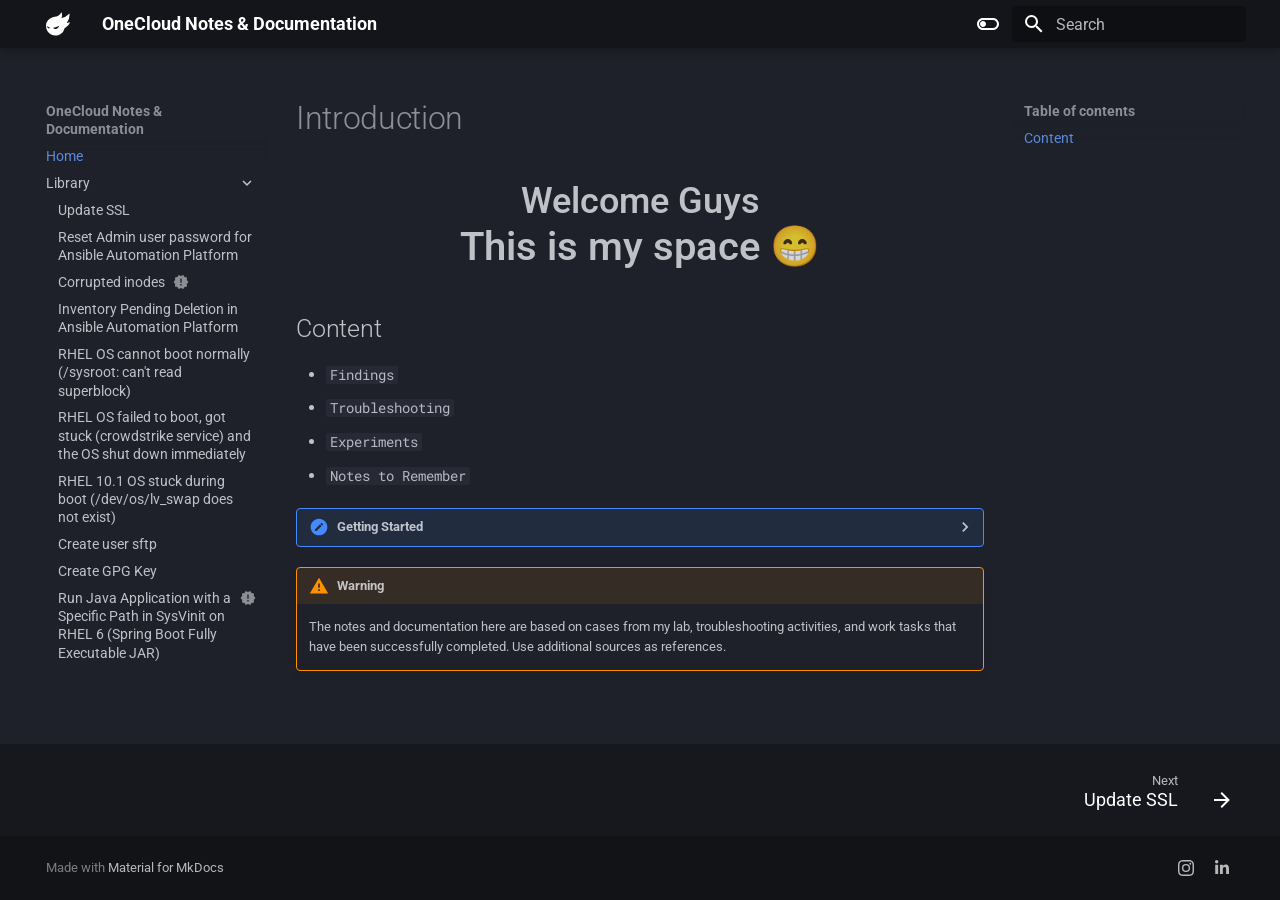
==== commit 37364e1e: "Deployed b029e1b with MkDocs version: 1.6.1" ====
--- a/index.html
+++ b/index.html
@@ -19,7 +19,7 @@
       
       
       <link rel="icon" href="assets/zcool.svg">
-      <meta name="generator" content="mkdocs-1.6.1, mkdocs-material-9.7.1">
+      <meta name="generator" content="mkdocs-1.6.1, mkdocs-material-9.7.6">
     
     
       
@@ -67,7 +67,7 @@
     
     
     
-    <body dir="ltr" data-md-color-scheme="slate" data-md-color-primary="indigo" data-md-color-accent="grey">
+    <body dir="ltr" data-md-color-scheme="slate" data-md-color-primary="black" data-md-color-accent="grey">
   
     
     <input class="md-toggle" data-md-toggle="drawer" type="checkbox" id="__drawer" autocomplete="off">
@@ -125,7 +125,7 @@
     
     
     
-    <input class="md-option" data-md-color-media="" data-md-color-scheme="slate" data-md-color-primary="indigo" data-md-color-accent="grey"  aria-label="Dark mode"  type="radio" name="__palette" id="__palette_0">
+    <input class="md-option" data-md-color-media="" data-md-color-scheme="slate" data-md-color-primary="black" data-md-color-accent="grey"  aria-label="Dark mode"  type="radio" name="__palette" id="__palette_0">
     
       <label class="md-header__button md-icon" title="Dark mode" for="__palette_1" hidden>
         <svg xmlns="http://www.w3.org/2000/svg" viewBox="0 0 24 24"><path d="M17 6H7c-3.31 0-6 2.69-6 6s2.69 6 6 6h10c3.31 0 6-2.69 6-6s-2.69-6-6-6m0 10H7c-2.21 0-4-1.79-4-4s1.79-4 4-4h10c2.21 0 4 1.79 4 4s-1.79 4-4 4M7 9c-1.66 0-3 1.34-3 3s1.34 3 3 3 3-1.34 3-3-1.34-3-3-3"/></svg>
@@ -333,6 +333,14 @@
       
         
       
+        
+      
+        
+      
+        
+      
+        
+      
     
     
     
@@ -341,7 +349,9 @@
       
         
         
-        <input class="md-nav__toggle md-toggle " type="checkbox" id="__nav_2" >
+          
+        
+        <input class="md-nav__toggle md-toggle md-toggle--indeterminate" type="checkbox" id="__nav_2" >
         
           
           <label class="md-nav__link" for="__nav_2" id="__nav_2_label" tabindex="0">
@@ -541,6 +551,126 @@
     
   </span>
   
+  
+
+      </a>
+    </li>
+  
+
+              
+            
+              
+                
+  
+  
+  
+  
+    <li class="md-nav__item">
+      <a href="swap-not-found/" class="md-nav__link">
+        
+  
+  
+  <span class="md-ellipsis">
+    
+  
+    RHEL 10.1 OS stuck during boot (/dev/os/lv_swap does not exist)
+  
+
+    
+  </span>
+  
+  
+
+      </a>
+    </li>
+  
+
+              
+            
+              
+                
+  
+  
+  
+  
+    <li class="md-nav__item">
+      <a href="create-user-sftp/" class="md-nav__link">
+        
+  
+  
+  <span class="md-ellipsis">
+    
+  
+    Create user sftp
+  
+
+    
+  </span>
+  
+  
+
+      </a>
+    </li>
+  
+
+              
+            
+              
+                
+  
+  
+  
+  
+    <li class="md-nav__item">
+      <a href="create-gpg-key/" class="md-nav__link">
+        
+  
+  
+  <span class="md-ellipsis">
+    
+  
+    Create GPG Key
+  
+
+    
+  </span>
+  
+  
+
+      </a>
+    </li>
+  
+
+              
+            
+              
+                
+  
+  
+  
+  
+    <li class="md-nav__item">
+      <a href="exec-jar-custom-java/" class="md-nav__link">
+        
+  
+  
+  <span class="md-ellipsis">
+    
+  
+    Run Java Application with a Specific Path in SysVinit on RHEL 6 (Spring Boot Fully Executable JAR)
+  
+
+    
+  </span>
+  
+  
+    
+  
+  
+    <span class="md-status md-status--new" title="Recently added">
+    </span>
+  
+
   
 
       </a>
@@ -737,7 +867,7 @@
     
       
       
-      <script id="__config" type="application/json">{"annotate": null, "base": ".", "features": ["navigation.indexes", "navigation.footer", "content.code.copy", "content.tabs.link"], "search": "assets/javascripts/workers/search.2c215733.min.js", "tags": null, "translations": {"clipboard.copied": "Copied to clipboard", "clipboard.copy": "Copy to clipboard", "search.result.more.one": "1 more on this page", "search.result.more.other": "# more on this page", "search.result.none": "No matching documents", "search.result.one": "1 matching document", "search.result.other": "# matching documents", "search.result.placeholder": "Type to start searching", "search.result.term.missing": "Missing", "select.version": "Select version"}, "version": null}</script>
+      <script id="__config" type="application/json">{"annotate": null, "base": ".", "features": ["navigation.indexes", "navigation.footer", "navigation.expand", "content.code.copy", "content.tabs.link", "content.code.annotate"], "search": "assets/javascripts/workers/search.2c215733.min.js", "tags": null, "translations": {"clipboard.copied": "Copied to clipboard", "clipboard.copy": "Copy to clipboard", "search.result.more.one": "1 more on this page", "search.result.more.other": "# more on this page", "search.result.none": "No matching documents", "search.result.one": "1 matching document", "search.result.other": "# matching documents", "search.result.placeholder": "Type to start searching", "search.result.term.missing": "Missing", "select.version": "Select version"}, "version": null}</script>
     
     
       <script src="assets/javascripts/bundle.79ae519e.min.js"></script>
